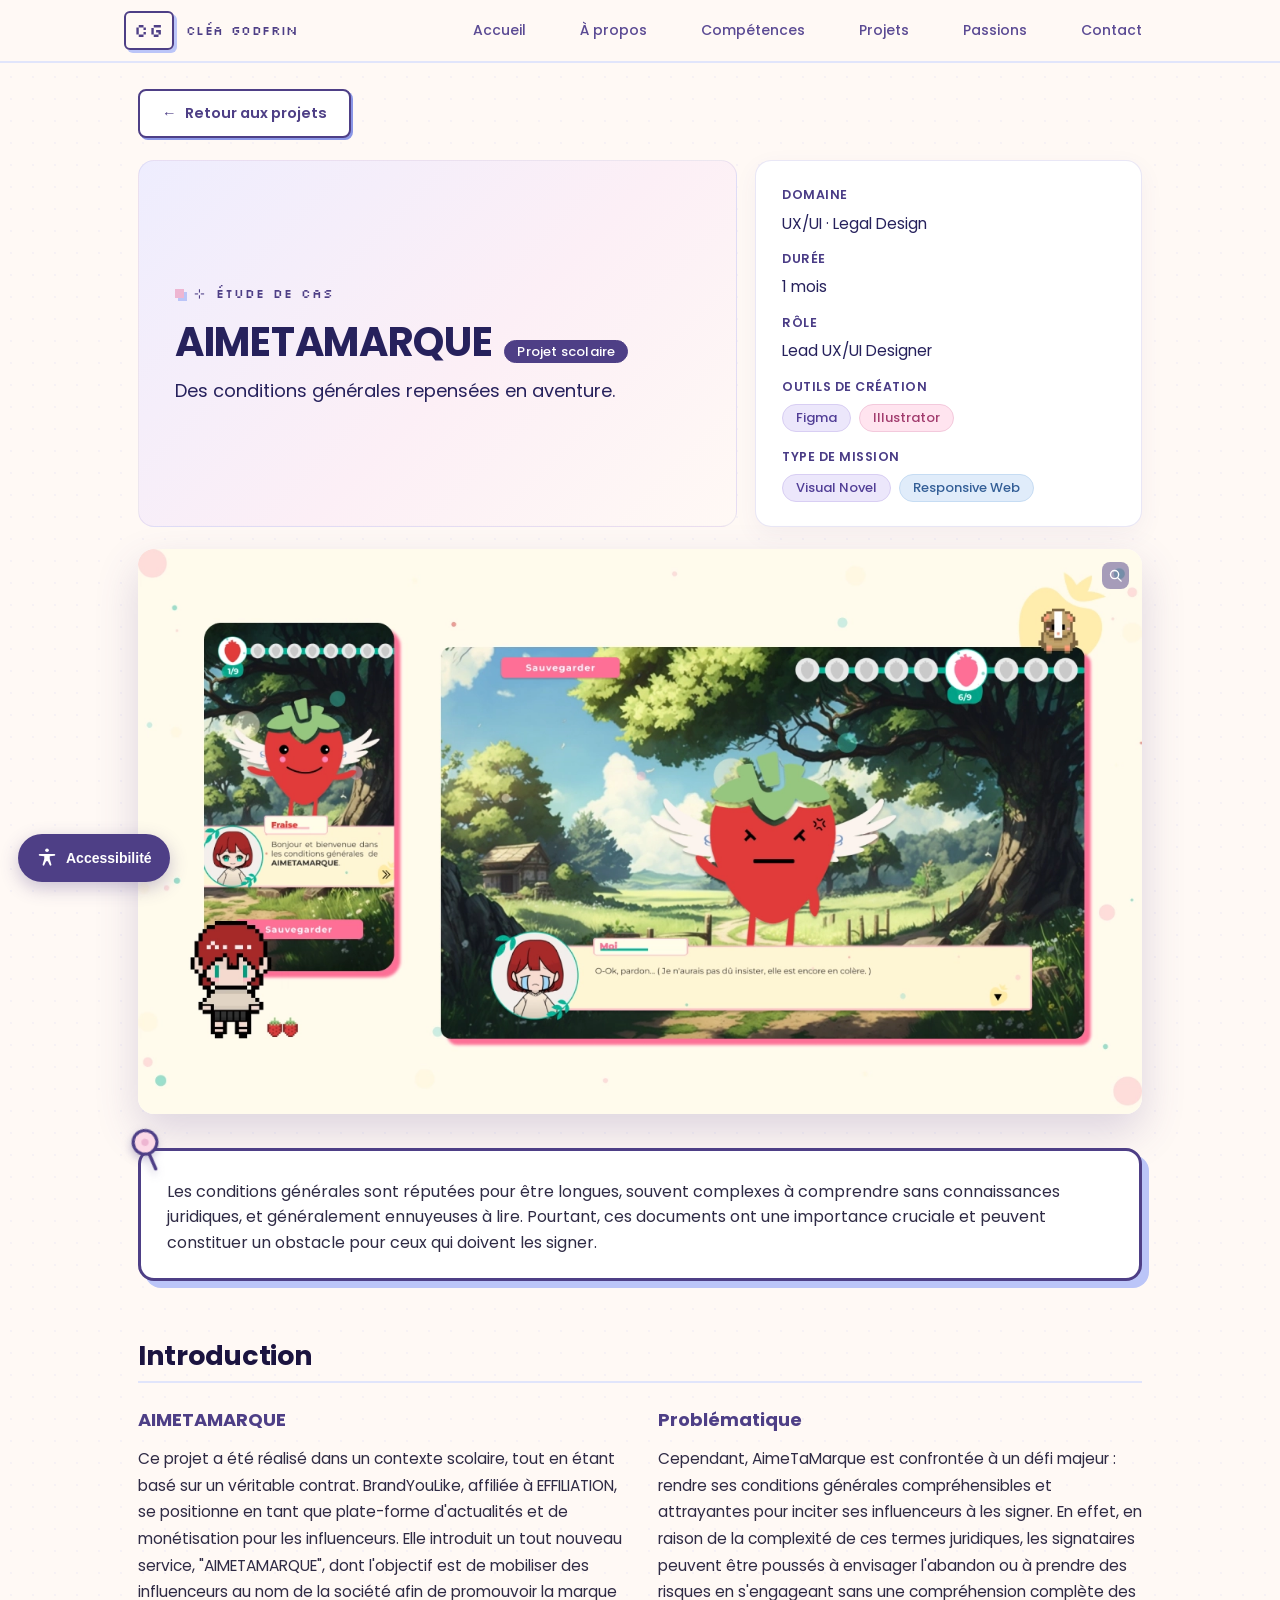
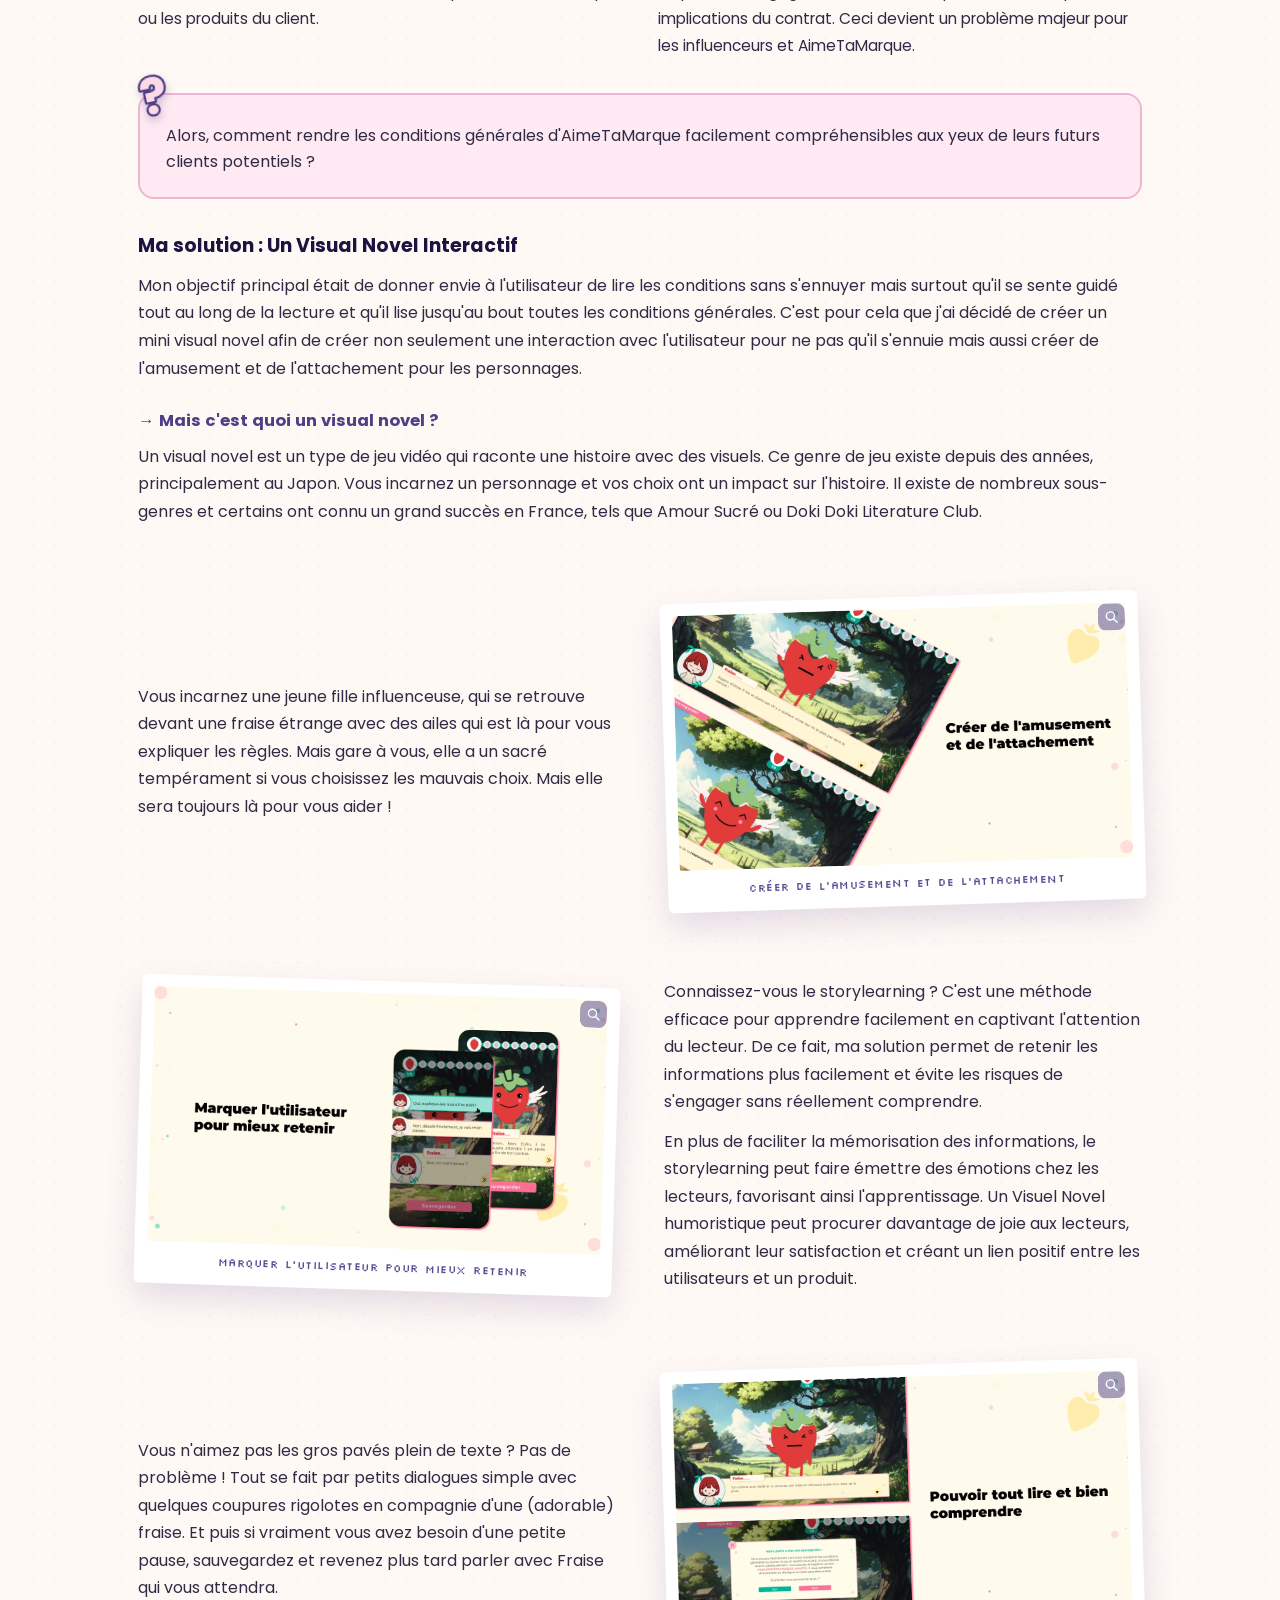
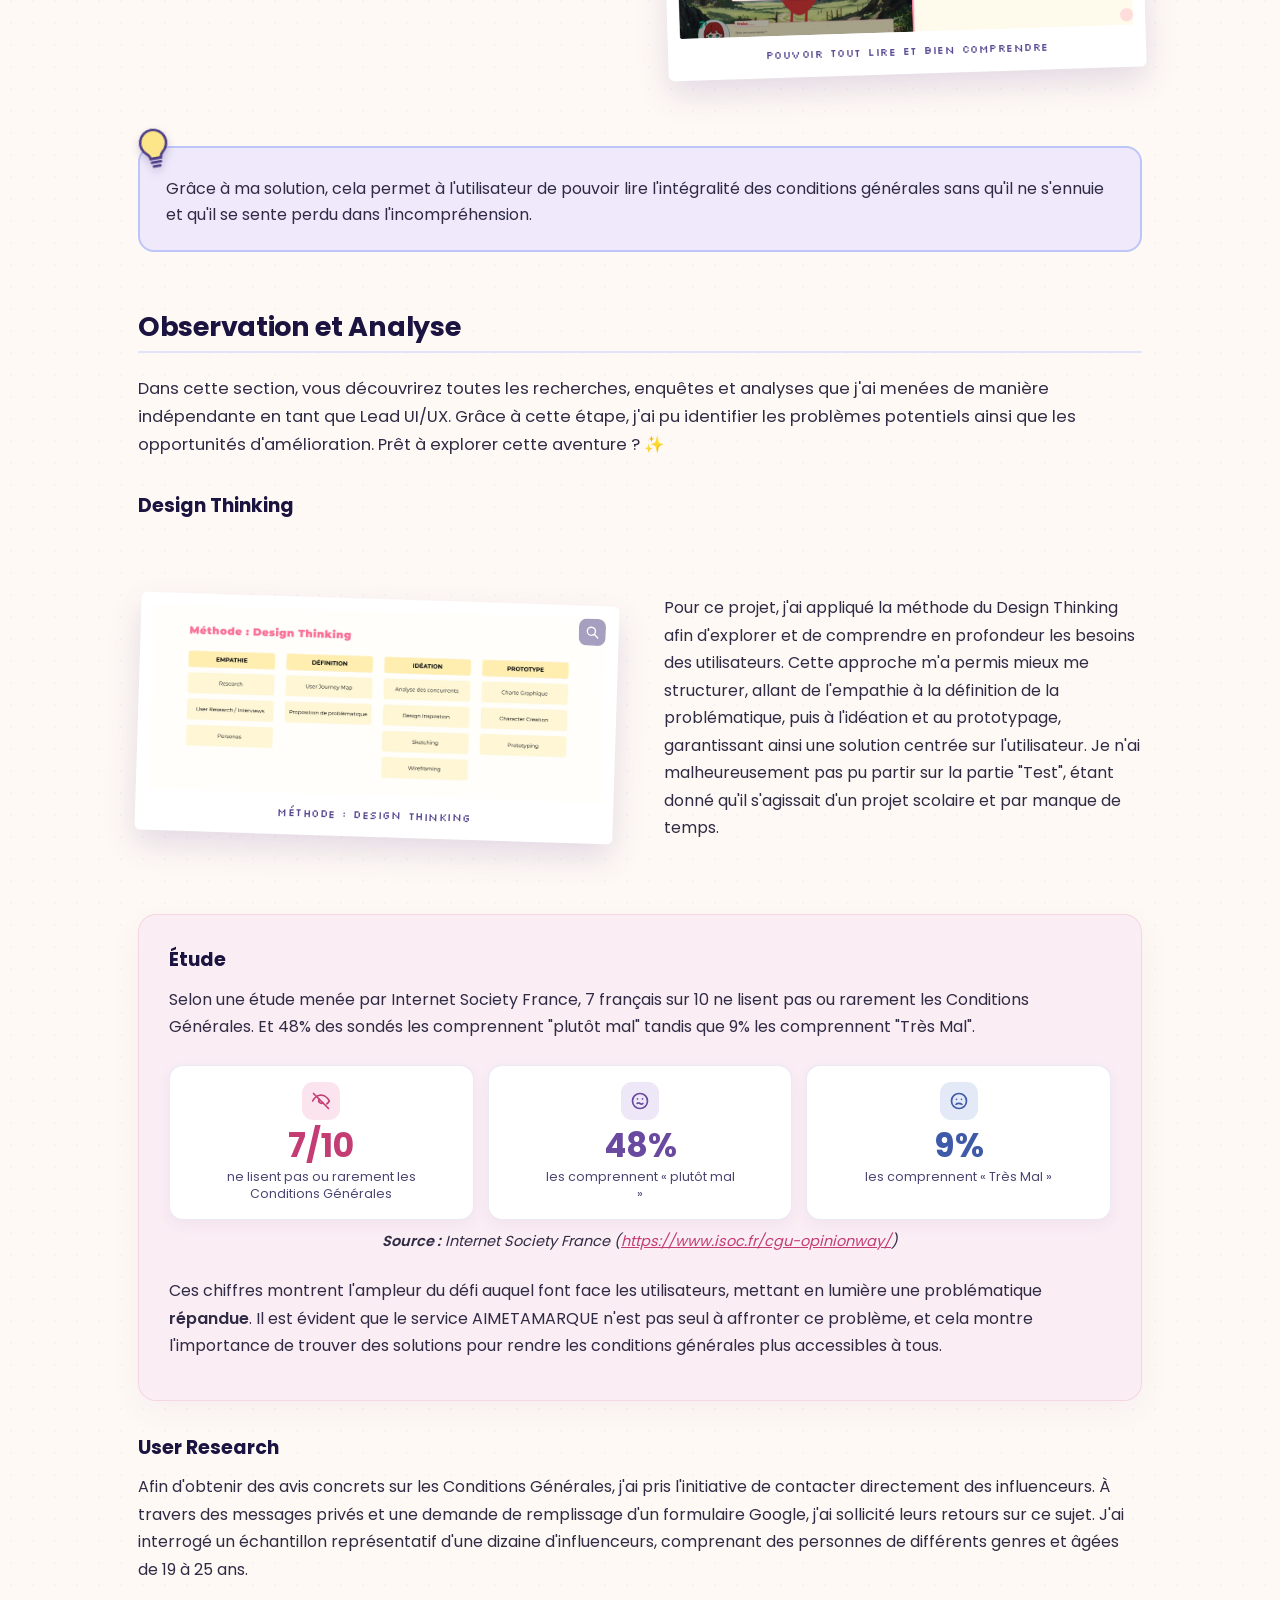
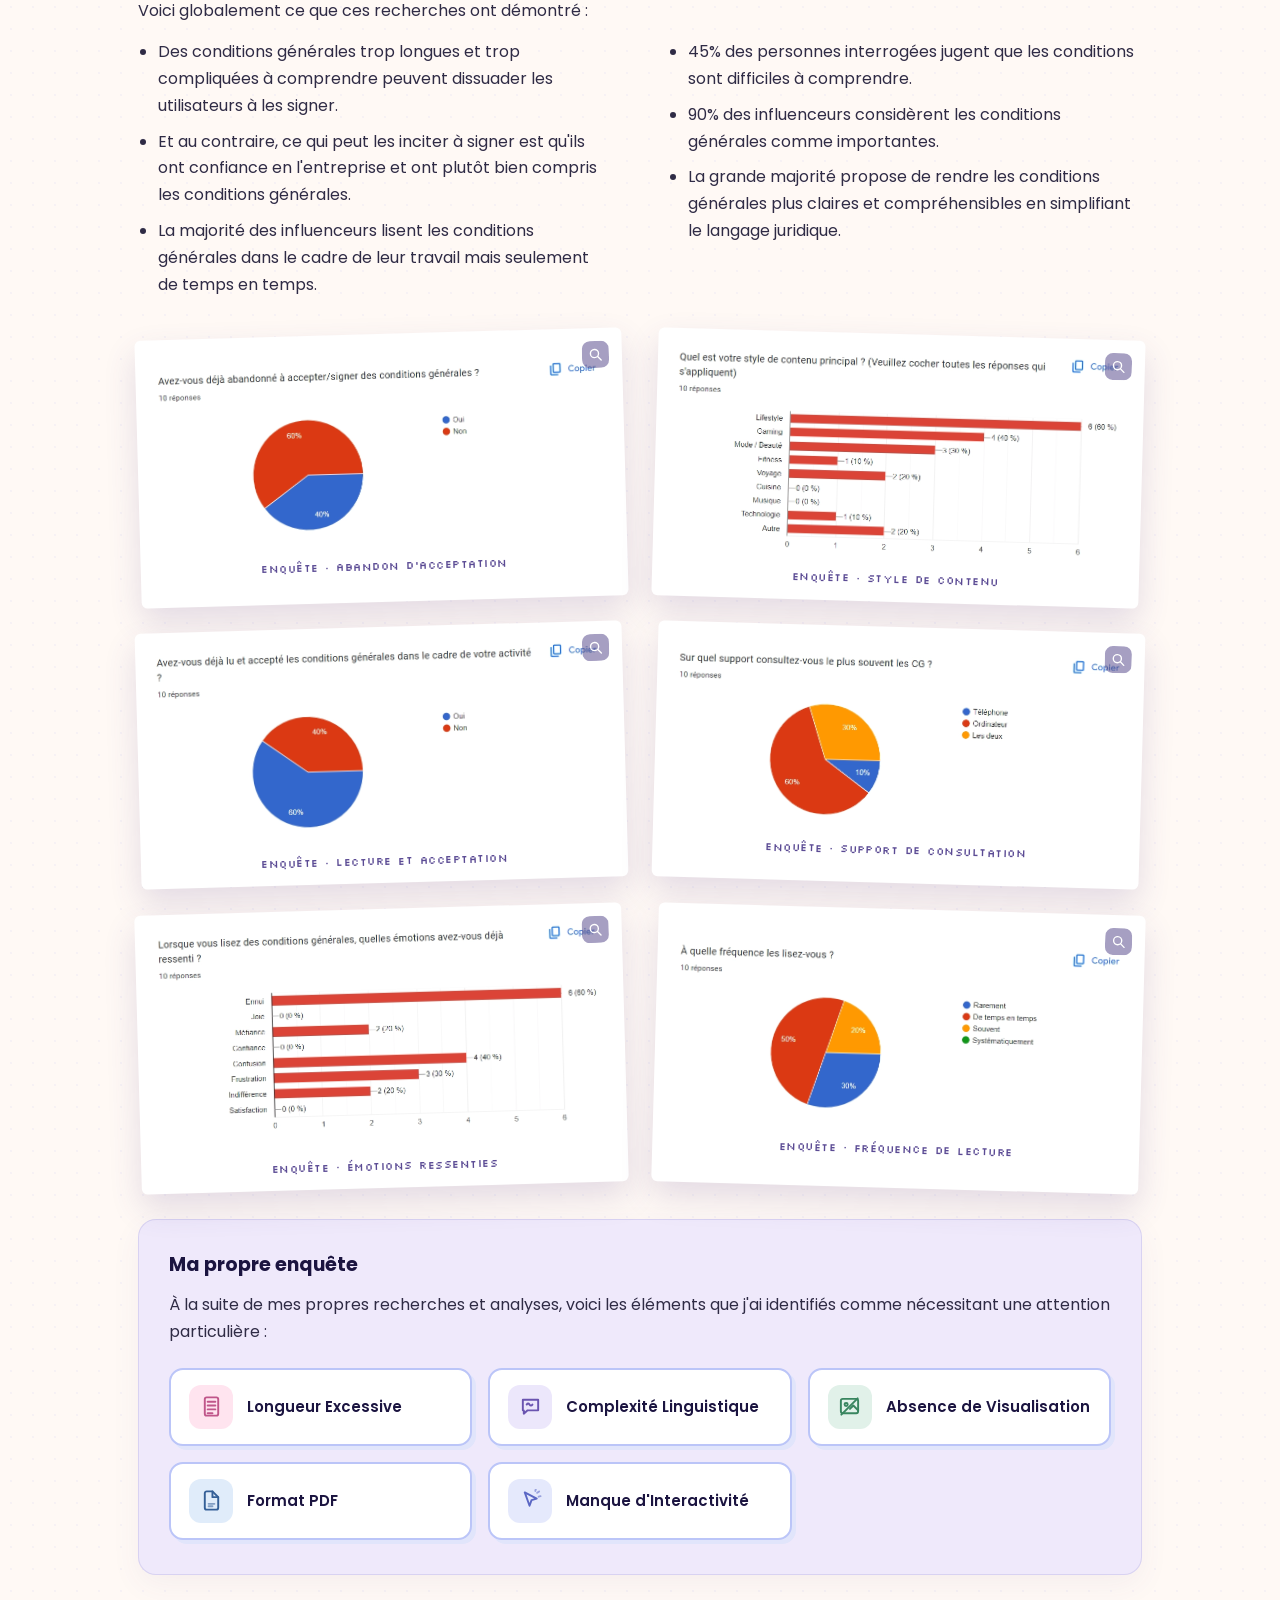
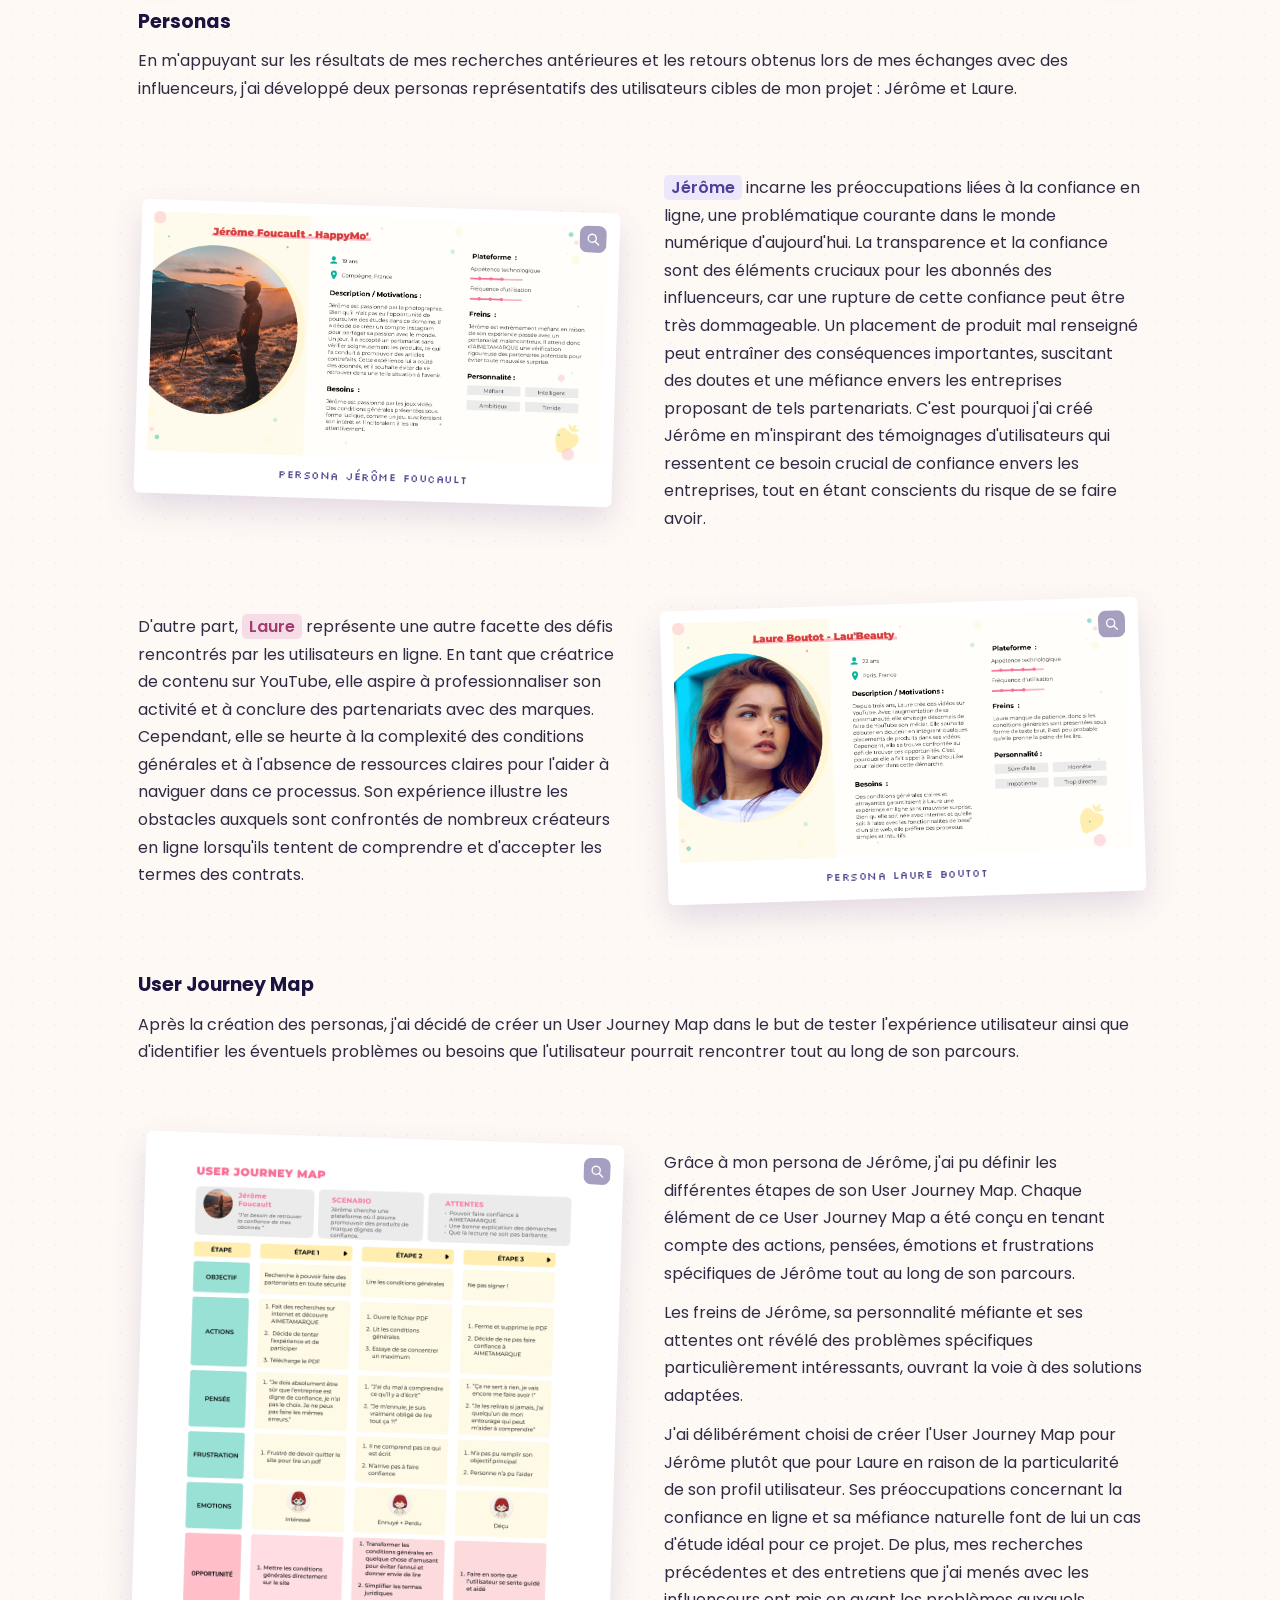
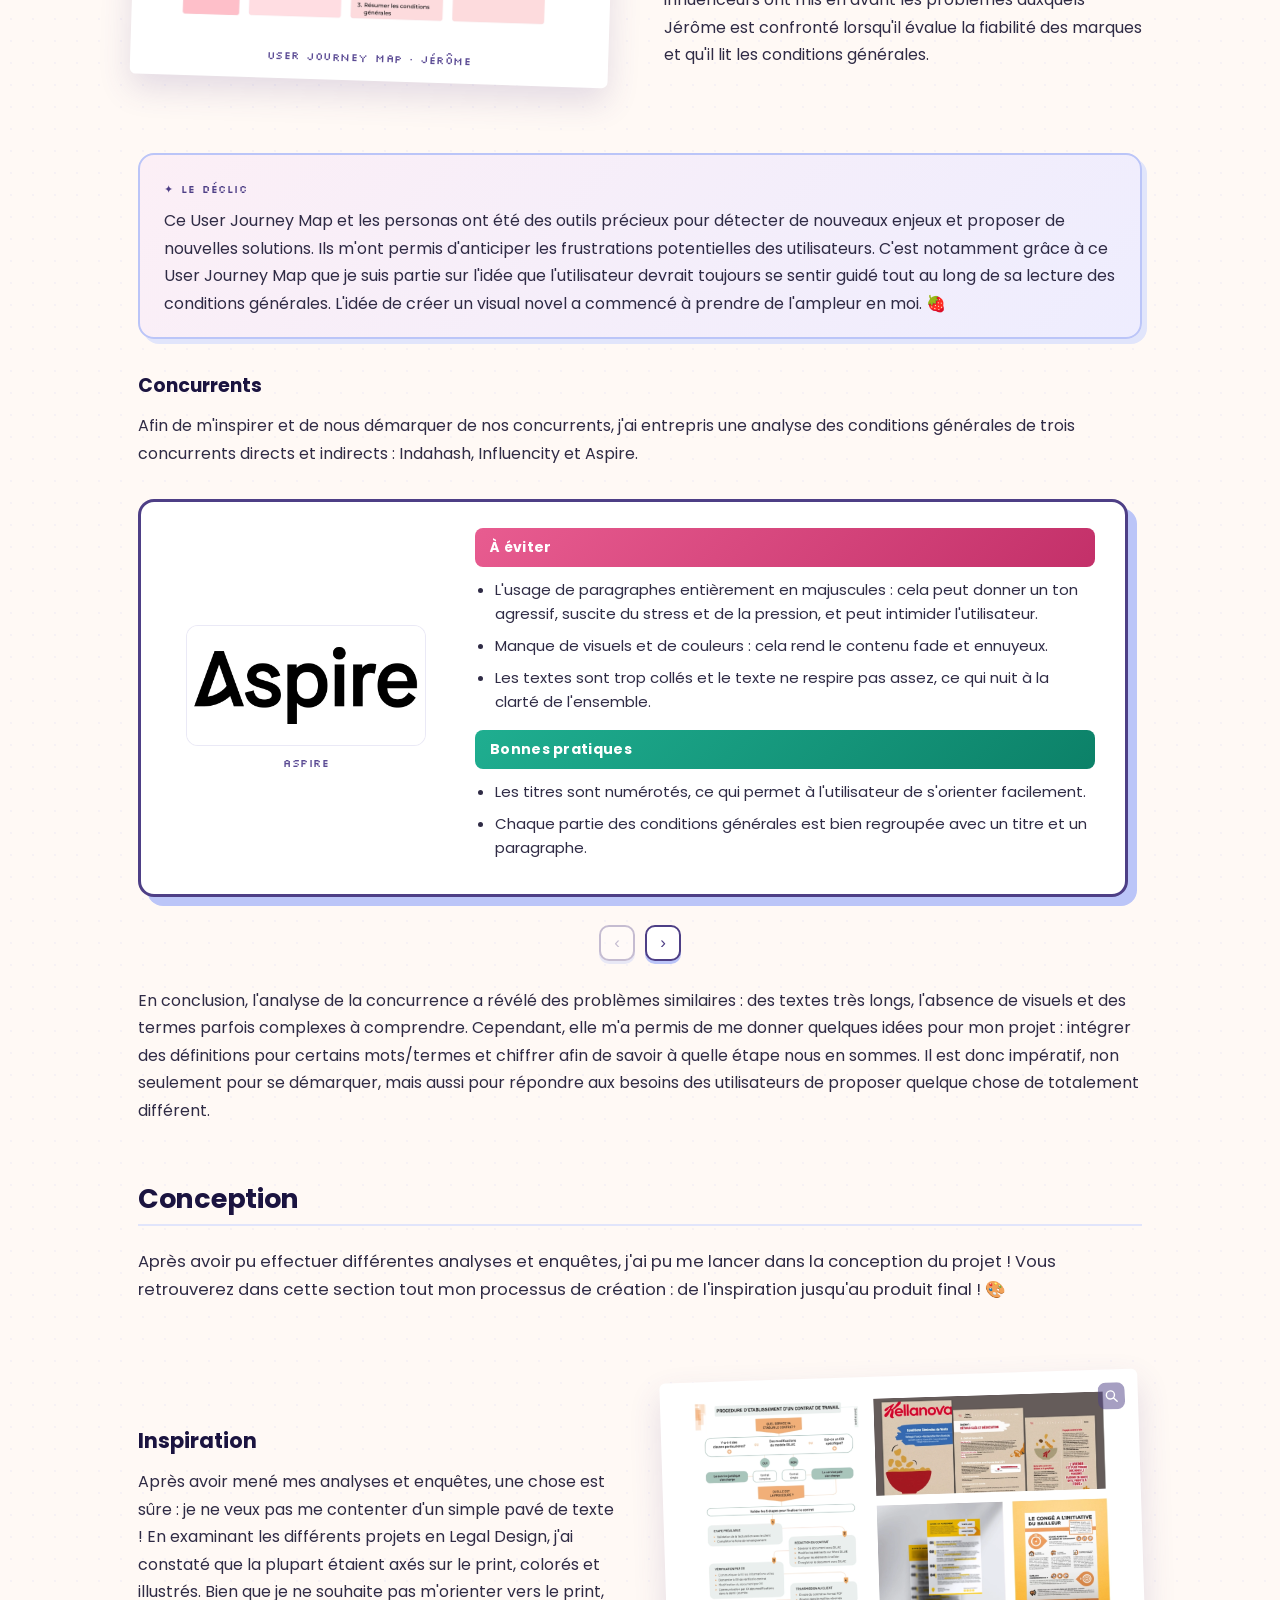
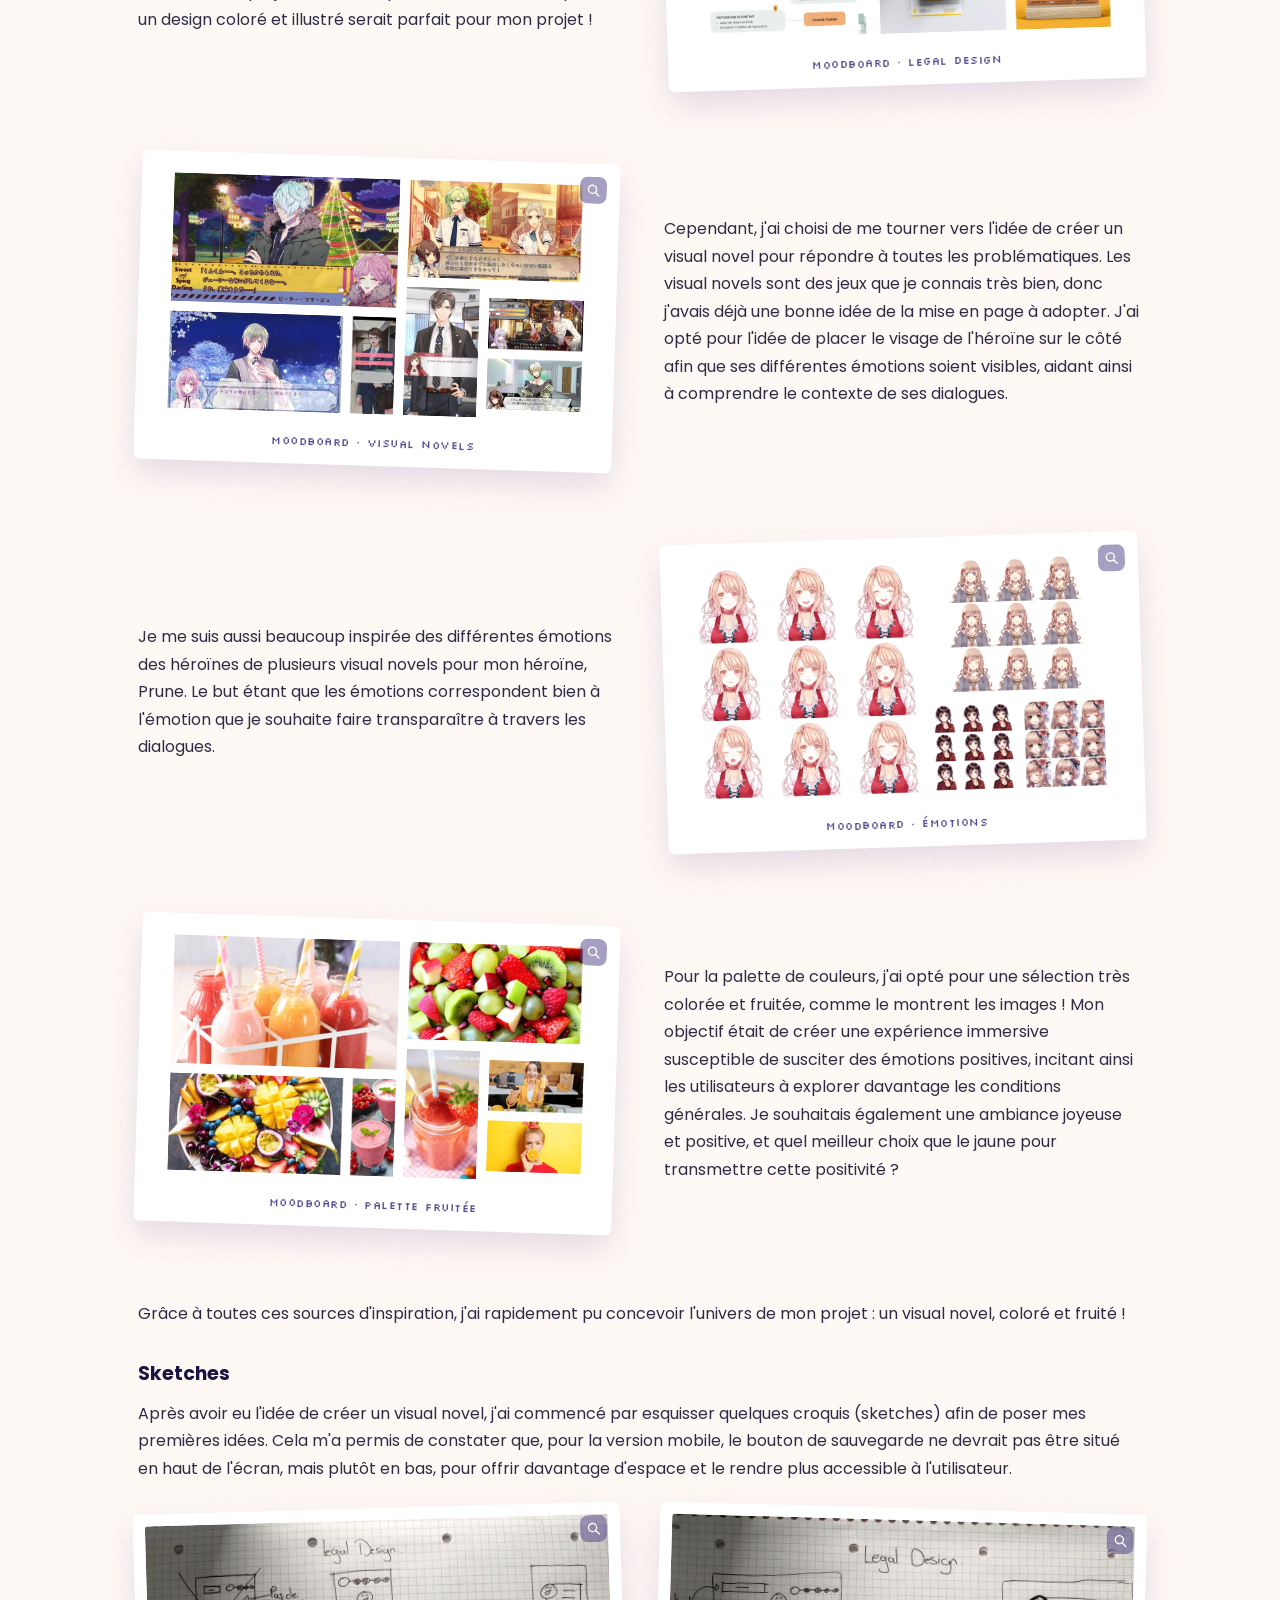
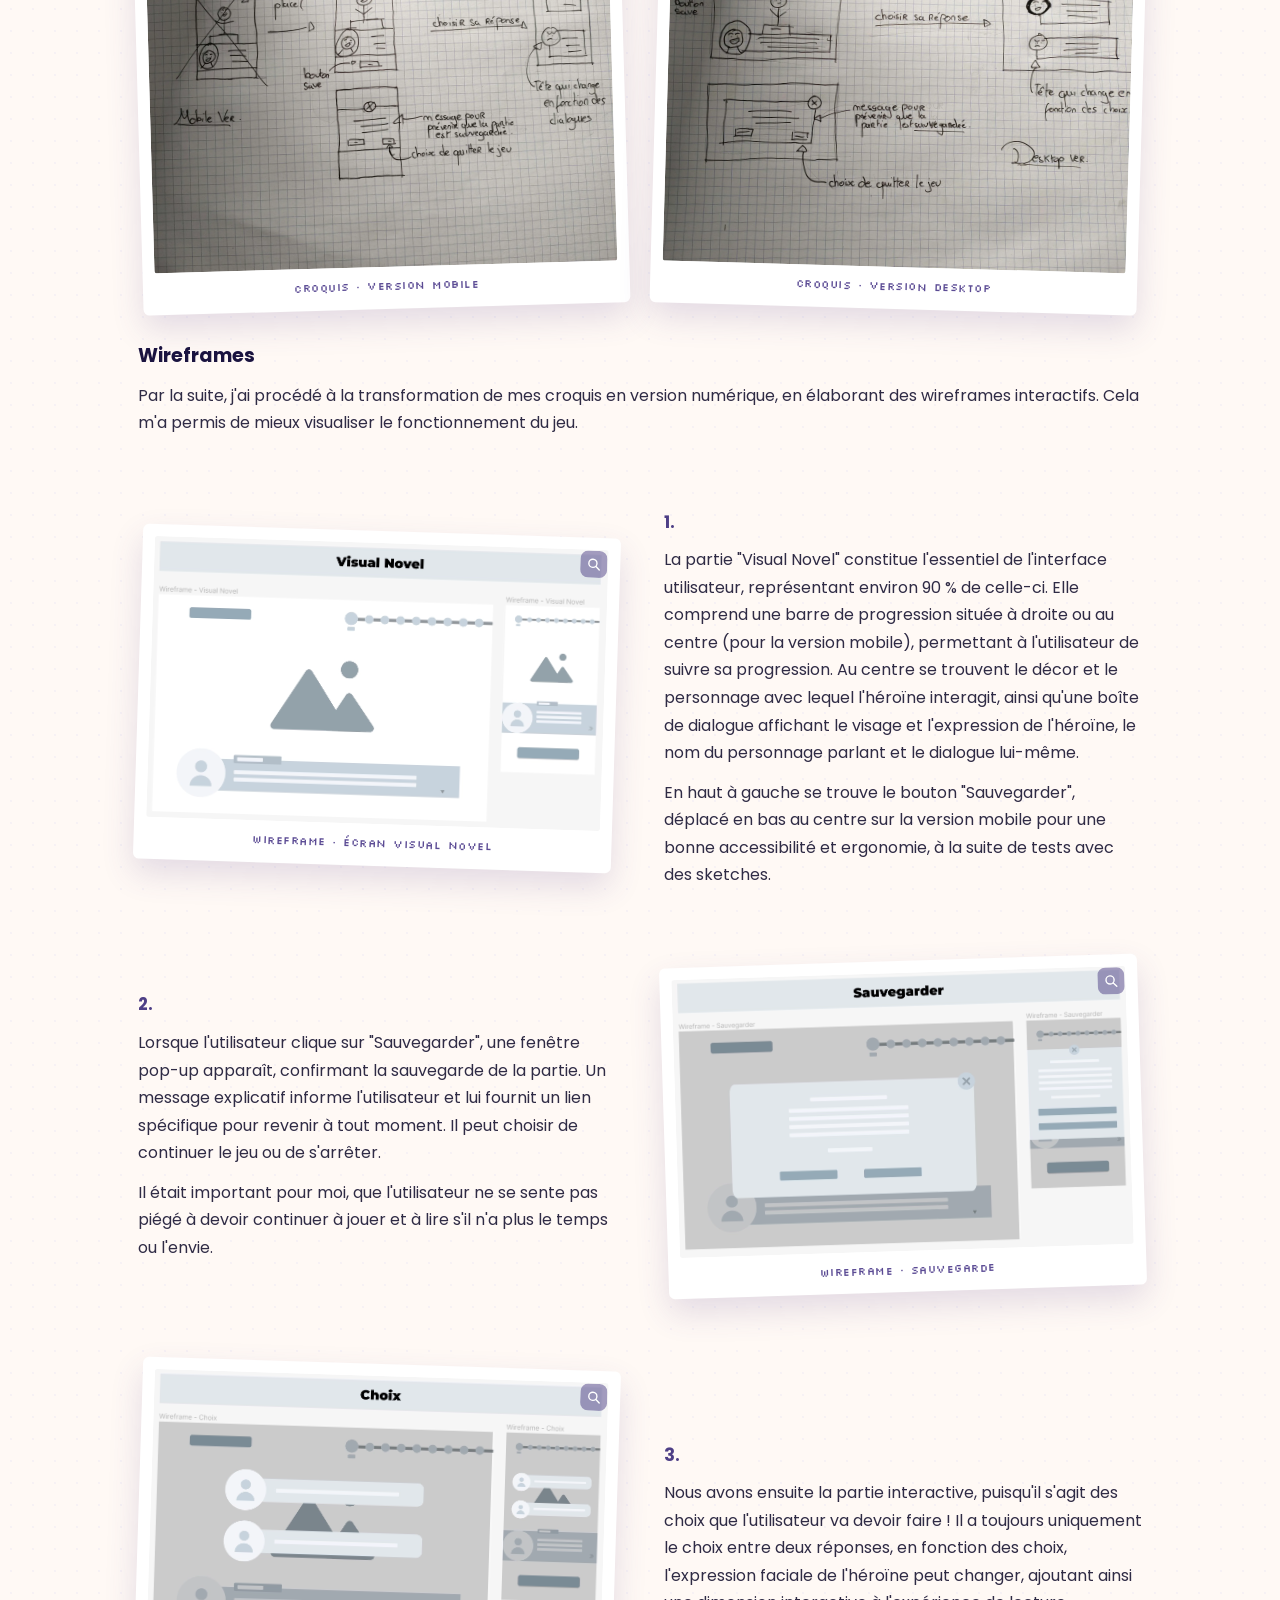
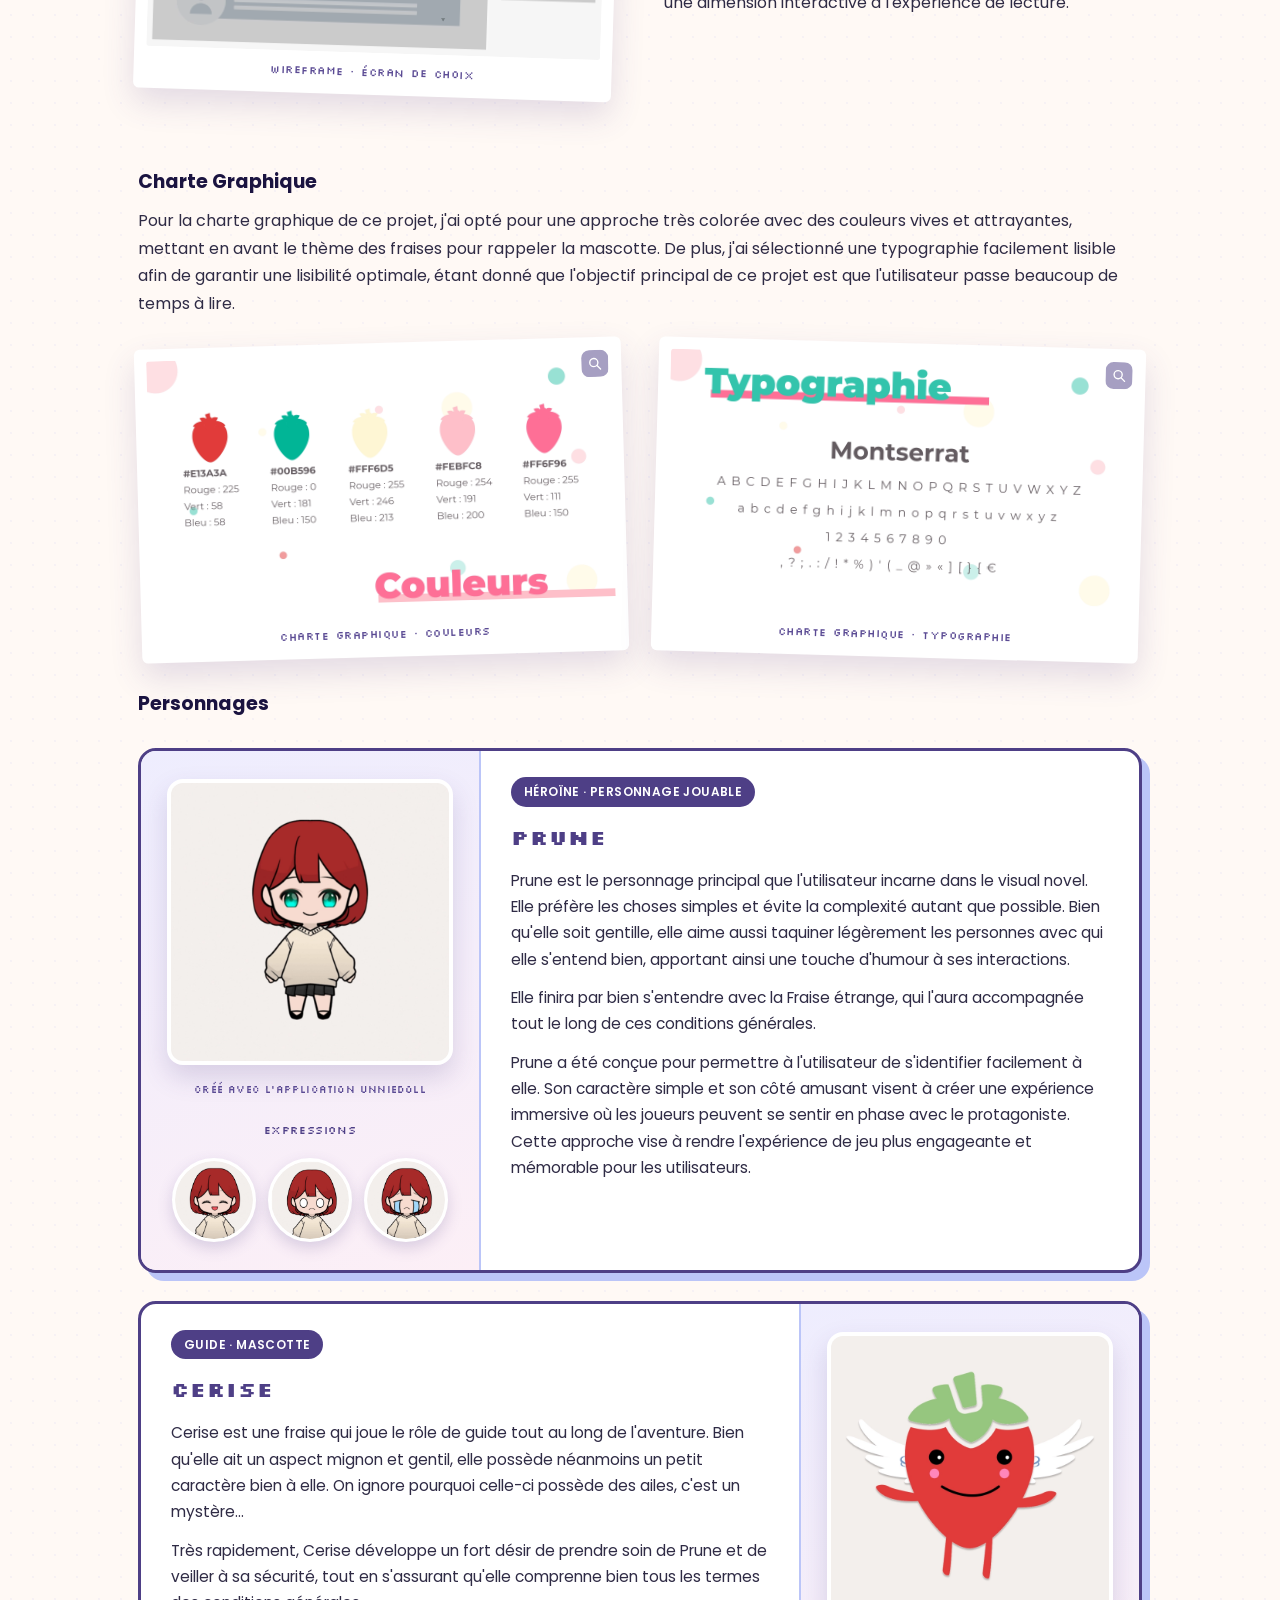
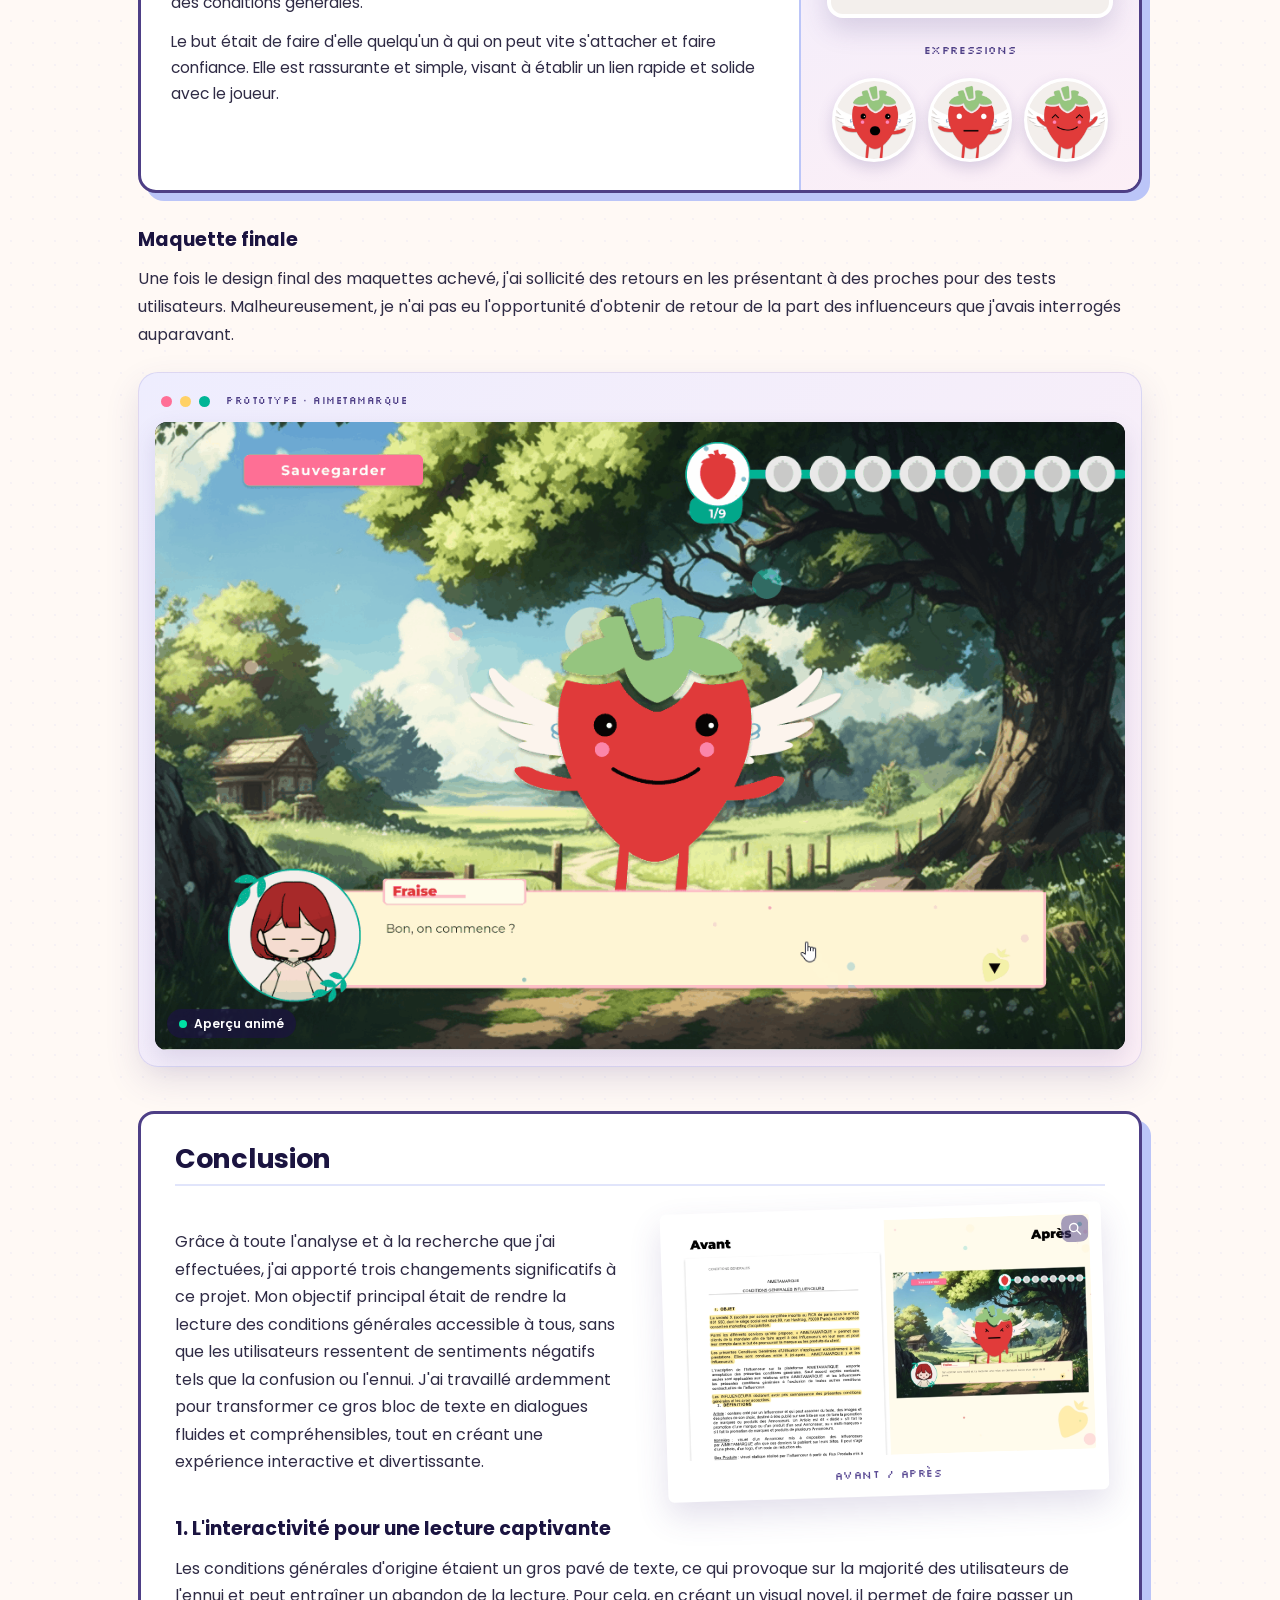
==== aimetamarque.html @ 7101c8ca "Initial commit : portfolio (accueil + 4 études de cas) Co-Authored-By: Claude Opus 4.8 (1M context) " ====
<!DOCTYPE html>
<html lang="fr">
<head>
<meta charset="UTF-8">
<meta name="viewport" content="width=device-width, initial-scale=1.0">
<title>AIMETAMARQUE · Étude de cas — Cléa Godfrin</title>
<meta name="description" content="Étude de cas AIMETAMARQUE : transformer les conditions générales en visual novel interactif pour rendre le juridique accessible (Legal Design).">
  <link rel="stylesheet" href="css/fonts.css">
  <link rel="stylesheet" href="css/styles.css">
<style>
  .cs-wrap{max-width:1060px;margin:0 auto;padding:26px 28px 20px;}
  .cs-backlink{display:inline-flex;align-items:center;gap:8px;box-shadow:2px 2px 0 var(--lav-deep);margin-bottom:22px;}
  .cs-backlink:hover{box-shadow:3px 3px 0 var(--lav-deep);}

  /* En-tête bannière */
  .cs-top{display:grid;grid-template-columns:1.55fr 1fr;gap:18px;align-items:stretch;margin-bottom:22px;}
  .cs-hero{position:relative;overflow:hidden;background:linear-gradient(135deg,#EEEDFE 0%,#FCEFF6 55%,#FFF9F5 100%);border:1px solid rgba(83,74,183,.10);border-radius:16px;padding:34px 36px;display:flex;flex-direction:column;justify-content:center;}
  .cs-klabel{font-family:'Silkscreen';font-size:13px;letter-spacing:1px;color:var(--violet);display:flex;align-items:center;gap:10px;margin-bottom:16px;}
  .cs-klabel .sq{width:9px;height:9px;background:var(--rose-Pmid);box-shadow:3px 3px 0 var(--lav);flex:none;}
  .cs-title{font-family:'Poppins';font-weight:700;font-size:clamp(28px,3.8vw,40px);line-height:1.12;letter-spacing:-.3px;color:#26215C;margin:0 0 13px;display:flex;align-items:baseline;flex-wrap:wrap;gap:12px;}
  .cs-badge{font-family:'Poppins';font-weight:500;font-size:13px;letter-spacing:.2px;color:#fff;background:var(--violet);border:1px solid var(--violet);border-radius:20px;padding:4px 12px;line-height:1;white-space:nowrap;}
  .cs-lead{font-family:'Poppins';font-weight:400;font-size:clamp(15.5px,1.8vw,18px);line-height:1.5;color:#26215C;max-width:none;}
  .cs-cover{display:block;width:100%;padding:0;border:none;border-radius:16px;overflow:hidden;background:#fff;box-shadow:0 18px 44px rgba(78,63,134,.2);cursor:zoom-in;transition:transform .2s ease,box-shadow .2s ease;font:inherit;position:relative;margin:0 0 22px;}
  .cs-cover:hover,.cs-cover:focus-visible{transform:scale(1.006);outline:none;}
  .cs-cover img{width:100%;display:block;}

  /* Grille métadonnées — bloc blanc, tags colorés */
  .cs-meta{display:grid;grid-template-columns:1fr 1fr;column-gap:44px;row-gap:22px;}
  .cs-m{display:flex;flex-direction:column;gap:7px;min-width:0;}
  .cs-ml{font-family:'Poppins';font-weight:600;font-size:12.5px;letter-spacing:.5px;text-transform:uppercase;color:#4A3C86;}
  .cs-mv{font-family:'Poppins';font-weight:400;font-size:15.5px;line-height:1.4;color:#26215C;}
  .cs-tags{display:flex;flex-wrap:wrap;gap:8px;}
  .cs-tag{display:inline-block;font-family:'Poppins';font-weight:500;font-size:13px;color:#534AB7;background:#EEEDFE;border:1px solid rgba(83,74,183,.16);border-radius:20px;padding:5px 13px;line-height:1.2;}
  .cs-tag.rose{background:#FFE4EF;color:#A23C6E;border-color:#F3C9DC;}
  .cs-tag.lav{background:#E5E9FC;color:#4A3C86;border-color:#CDD5F6;}
  .cs-tag.violet{background:#ECE7FB;color:#513E96;border-color:#D8CEF3;}
  .cs-tag.green{background:#E1F1E9;color:#2C6E50;border-color:#C4E4D3;}
  .cs-tag.blue{background:#E0ECFA;color:#345F97;border-color:#C6DCF3;}
  .cs-metacard{background:#fff;border:1px solid rgba(83,74,183,.13);border-radius:16px;padding:24px 26px;box-shadow:0 8px 24px rgba(78,63,134,.06);display:flex;flex-direction:column;gap:15px;}
  .cs-disabled{opacity:.5;cursor:not-allowed;box-shadow:2px 2px 0 var(--lav-soft);}

  /* Sommaire : rail latéral collant à droite */
  html{scroll-behavior:smooth;}
  .cs-layout{display:block;}
  .cs-main{min-width:0;}
  .cs-rail{position:fixed;top:104px;right:24px;width:178px;z-index:40;}
  .cs-rail-h{font-family:'Silkscreen';font-size:10px;letter-spacing:.5px;color:var(--violet-mid);text-transform:uppercase;margin:0 0 14px;line-height:1.5;}
  .cs-rail a[href^="#"]{display:block;font-family:'Poppins';font-size:14px;color:#9089B8;text-decoration:none;padding:7px 0 7px 14px;border-left:2px solid #E4E1F5;line-height:1.35;transition:color .15s ease,border-color .15s ease;}
  .cs-rail a[href^="#"]:hover{color:var(--violet);}
  .cs-rail a[href^="#"].active{color:#1B1440;font-weight:600;border-left-color:var(--violet);}
  .cs-rail-back{display:inline-flex;align-items:center;gap:6px;font-family:'Poppins';font-size:13px;font-weight:600;color:var(--violet);text-decoration:none;margin-bottom:18px;}
  .cs-rail-back:hover{color:var(--violet-mid);text-decoration:underline;}

  /* Corps de texte */
  .cs-h3{font-family:'Poppins';font-weight:700;font-size:19px;color:#1B1440;margin:32px 0 10px;}
  .cs-h4{font-family:'Poppins';font-weight:700;font-size:16.5px;color:var(--violet);margin:26px 0 8px;}
  .cs-p{font-size:16px;line-height:1.72;color:var(--ink);margin:0 0 14px;max-width:none;}
  .cs-list{margin:6px 0 16px;padding-left:22px;max-width:none;}
  .cs-list li{font-size:16px;line-height:1.7;color:var(--ink);margin-bottom:9px;}

  /* Image ↔ texte (façon Flying Secoya / Notion) */
  .cs-step{display:grid;grid-template-columns:1fr 1fr;gap:48px;align-items:center;margin:72px 0;}
  .cs-step.flip .cs-step-txt{order:2;}
  .cs-step-txt{min-width:0;}
  .cs-step-txt h3{font-family:'Poppins';font-weight:700;font-size:21px;color:#1B1440;margin:0 0 14px;line-height:1.25;}
  .cs-step-txt h4{font-family:'Poppins';font-weight:700;font-size:17px;color:var(--violet);margin:0 0 10px;}
  .cs-step-txt p{font-size:16px;line-height:1.72;color:var(--ink);margin:0 0 12px;}
  .cs-step-txt p:last-child{margin-bottom:0;}
  .cs-step-media{min-width:0;}

  /* Images polaroïd cliquables */
  .cs-fig{position:relative;display:block;width:100%;padding:12px 12px 14px;border:none;border-radius:6px;background:#fff;box-shadow:0 14px 32px rgba(78,63,134,.16);cursor:zoom-in;transform:rotate(-1.8deg);transition:transform .3s ease,box-shadow .3s ease;font:inherit;}
  .cs-step.flip .cs-fig{transform:rotate(1.8deg);}
  .cs-fig:hover,.cs-fig:focus-visible{transform:rotate(0deg) scale(1.02);box-shadow:0 22px 42px rgba(78,63,134,.22);outline:none;}
  .cs-fig img{width:100%;border-radius:3px;display:block;}
  .cs-cap{display:block;font-family:'Silkscreen';font-size:11px;letter-spacing:.5px;color:var(--violet-mid);text-align:center;margin-top:11px;line-height:1.5;}
  .cs-fig::after,.cs-img::after,.cs-cover::after{content:'';position:absolute;top:13px;right:13px;width:27px;height:27px;border-radius:8px;background:rgba(78,63,134,.5) url("data:image/svg+xml,%3Csvg xmlns='http://www.w3.org/2000/svg' viewBox='0 0 24 24' fill='none' stroke='white' stroke-width='2.2' stroke-linecap='round'%3E%3Ccircle cx='10.5' cy='10.5' r='6.5'/%3E%3Cline x1='15.5' y1='15.5' x2='21' y2='21'/%3E%3C/svg%3E") center/15px no-repeat;opacity:1;transition:transform .18s ease,background-color .18s ease;pointer-events:none;}
  .cs-fig:hover::after,.cs-fig:focus-visible::after,.cs-img:hover::after,.cs-img:focus-visible::after,.cs-cover:hover::after,.cs-cover:focus-visible::after{transform:scale(1.12);background-color:var(--violet);}

  /* Grande image pleine largeur (diagramme / tableau) */
  .cs-img{position:relative;display:block;width:100%;padding:12px 12px 14px;border:none;border-radius:6px;background:#fff;box-shadow:0 14px 32px rgba(78,63,134,.16);cursor:zoom-in;transform:rotate(-1.8deg);transition:transform .3s ease,box-shadow .3s ease;font:inherit;margin:20px 0 6px;}
  .cs-img:hover,.cs-img:focus-visible{transform:rotate(0deg) scale(1.02);box-shadow:0 22px 42px rgba(78,63,134,.22);outline:none;}
  .cs-img img{width:100%;display:block;border-radius:3px;}
  .cs-imgcap{display:block;font-family:'Silkscreen';font-size:11px;letter-spacing:.5px;color:var(--violet-mid);text-align:center;margin:10px 0 24px;}

  /* Galerie d'images (grille de polaroïds) */
  .cs-gallery{display:grid;grid-template-columns:1fr 1fr;gap:26px 30px;margin:26px 0 30px;}
  .cs-gallery .cs-fig{transform:rotate(-1.6deg);}
  .cs-gallery .cs-fig:nth-child(even){transform:rotate(1.6deg);}
  .cs-gallery .cs-fig:hover,.cs-gallery .cs-fig:focus-visible{transform:rotate(0deg) scale(1.02);}

  /* Design Thinking (composant natif, dans la DA) */
  .cs-dt{display:flex;flex-direction:column;gap:13px;}
  .cs-dt-phase{background:#fff;border:2px solid var(--lav);border-radius:14px;padding:13px 15px 14px;box-shadow:4px 4px 0 var(--lav-soft);}
  .cs-dt-phase h5{font-family:'Silkscreen';font-size:11px;letter-spacing:.4px;margin:0 0 10px;display:flex;align-items:center;gap:9px;color:#1B1440;}
  .cs-dt-phase h5 .n{width:22px;height:22px;border-radius:7px;display:inline-flex;align-items:center;justify-content:center;font-size:11px;color:#fff;flex:none;}
  .cs-dt-p1 h5 .n{background:#C0568A;}
  .cs-dt-p2 h5 .n{background:#5B67C4;}
  .cs-dt-p3 h5 .n{background:#6A54B0;}
  .cs-dt-p4 h5 .n{background:#38855F;}
  .cs-dt-chips{display:flex;flex-wrap:wrap;gap:7px;}
  .cs-dt-chips span{font-family:'Poppins';font-size:12.5px;color:#4A3C86;background:#EEEDFE;border:1px solid rgba(83,74,183,.16);border-radius:16px;padding:4px 11px;line-height:1.3;}

  /* Ma propre enquête (cartes de points d'attention) */
  .cs-issues{display:grid;grid-template-columns:repeat(auto-fit,minmax(230px,1fr));gap:16px;margin:22px 0 8px;}
  .cs-issue{display:flex;align-items:center;gap:14px;background:#fff;border:2px solid var(--lav);border-radius:14px;padding:15px 18px;box-shadow:4px 4px 0 var(--lav-soft);}
  .cs-issue .ico{width:44px;height:44px;border-radius:12px;flex:none;display:flex;align-items:center;justify-content:center;}
  .cs-issue .ico svg{width:23px;height:23px;}
  .cs-issue b{font-family:'Poppins';font-weight:600;font-size:15px;color:#1B1440;line-height:1.3;}
  .cs-issue.i1 .ico{background:#FFE4EF;color:#C0568A;}
  .cs-issue.i2 .ico{background:#ECE7FB;color:#6A54B0;}
  .cs-issue.i3 .ico{background:#E1F1E9;color:#38855F;}
  .cs-issue.i4 .ico{background:#E0ECFA;color:#345F97;}
  .cs-issue.i5 .ico{background:#E5E9FC;color:#5B67C4;}

  /* Étude — panneau statistiques */
  .cs-study{background:linear-gradient(135deg,#EEEDFE 0%,#FCEFF6 55%,#FFF9F5 100%);border:2px solid var(--lav);border-radius:16px;padding:24px 26px 22px;margin:16px 0 12px;box-shadow:6px 6px 0 var(--lav-soft);}
  .cs-studylead{font-size:15.5px;line-height:1.7;color:var(--ink);margin:0 0 18px;}
  .cs-stats{display:flex;flex-wrap:wrap;gap:14px;margin:24px 0 16px;}
  .cs-stat{flex:1 1 0;min-width:140px;display:flex;flex-direction:column;align-items:center;text-align:center;padding:16px 14px;background:#fff;border:1.5px solid rgba(83,74,183,.12);border-radius:14px;box-shadow:0 5px 14px rgba(78,63,134,.06);}
  .cs-stat .ic{width:38px;height:38px;border-radius:11px;flex:none;display:flex;align-items:center;justify-content:center;margin-bottom:9px;}
  .cs-stat .ic svg{width:20px;height:20px;}
  .cs-ring{position:relative;width:120px;height:120px;border-radius:50%;background:conic-gradient(var(--c) calc(var(--p)*1%),#E4DFF4 0);display:flex;align-items:center;justify-content:center;margin:0 auto 14px;box-shadow:0 8px 18px rgba(78,63,134,.10);}
  .cs-ring::after{content:'';position:absolute;inset:12px;background:#fff;border-radius:50%;}
  .cs-ring b{position:relative;z-index:1;font-family:'Poppins';font-weight:800;font-size:25px;color:var(--c);line-height:1;}
  .cs-stat b{font-family:'Poppins';font-weight:800;font-size:clamp(23px,3.4vw,33px);line-height:1;margin-bottom:6px;}
  .cs-stat:nth-child(1) b{color:#C43C74;} .cs-stat:nth-child(1) .ic{background:#FCE4EE;color:#C43C74;}
  .cs-stat:nth-child(2) b{color:#6A4AA0;} .cs-stat:nth-child(2) .ic{background:#EDE7F8;color:#6A4AA0;}
  .cs-stat:nth-child(3) b{color:#3E5AA8;} .cs-stat:nth-child(3) .ic{background:#E3E9F7;color:#3E5AA8;}
  .cs-panel{background:#FBEDF4;border:1.5px solid rgba(196,60,116,.12);border-radius:18px;padding:6px 30px 26px;margin:22px 0;box-shadow:0 10px 30px rgba(78,63,134,.06);}
  .cs-panel.arcade{background:#fff;border:3px solid var(--violet);box-shadow:9px 9px 0 var(--lav);}
  .cs-panel.arcade .cs-issue{background:#F6F4FC;}
  .cs-panel.violet{background:#EFE9FB;border:1.5px solid rgba(83,74,183,.14);}
  .cs-panel .cs-h3{margin-top:24px;}
  @media(max-width:820px){.cs-panel{padding:6px 18px 20px;}}
  .cs-declic{background:linear-gradient(135deg,#FCEFF6 0%,#EEEDFE 100%);border:2px solid var(--lav);border-radius:16px;padding:20px 24px;margin:28px 0 6px;box-shadow:5px 5px 0 var(--lav-soft);}
  .cs-declic .lbl{display:inline-flex;align-items:center;gap:7px;font-family:'Silkscreen';font-size:11px;letter-spacing:.5px;color:var(--violet);margin-bottom:9px;}
  .cs-declic p{font-size:16px;line-height:1.72;color:var(--ink);margin:0;}
  .cs-stat .lbl{font-family:'Poppins';font-size:12.5px;line-height:1.4;color:#4A4370;max-width:190px;}
  .cs-studysrc{font-size:14px;font-style:italic;color:#6B6390;margin:0;}
  .cs-studysrc a{color:var(--violet);}

  /* Sprites d'émotions (petites pastilles rondes) */
  .cs-sprites{display:flex;gap:14px;flex-wrap:wrap;margin:16px 0 4px;}
  .cs-sprites img{width:66px;height:66px;border-radius:50%;object-fit:cover;background:#fff;box-shadow:0 5px 14px rgba(78,63,134,.15);}

  /* Bonnes pratiques / À éviter (analyse concurrents) */
  .cs-praxis{margin:0 0 10px;}
  .cs-praxis h5{display:block;font-family:'Poppins';font-weight:700;font-size:14px;letter-spacing:.3px;color:#fff;border-radius:8px;padding:8px 15px;margin:16px 0 11px;}
  .cs-praxis.avoid h5{background:linear-gradient(135deg,#E85C90 0%,#C33069 100%);}
  .cs-praxis.good h5{background:linear-gradient(135deg,#1FAE90 0%,#0C8168 100%);}
  .cs-praxis ul{margin:0;padding-left:20px;}
  .cs-praxis li{font-size:15px;line-height:1.6;color:var(--ink);margin-bottom:8px;}
  .cs-praxbox{background:#fff;border:2px solid var(--lav);border-radius:16px;padding:20px 24px 18px;box-shadow:5px 5px 0 var(--lav-soft);}
  .cs-praxbox > .cs-praxis:first-child h5{margin-top:0;}
  .cs-praxbox > .cs-praxis:last-child{margin-bottom:0;}
  .cs-compo{display:grid;grid-template-columns:270px 1fr;gap:34px;align-items:center;background:#fff;border:3px solid var(--violet);border-radius:16px;padding:26px 30px;box-shadow:9px 9px 0 var(--lav);margin:24px 0;}
  .cs-compo.rev{grid-template-columns:1fr 270px;}
  .cs-compo-logo{text-align:center;min-width:0;}
  .cs-compo-logo img{max-width:240px;width:100%;border-radius:12px;border:1px solid rgba(83,74,183,.12);background:#fff;display:block;margin:0 auto;}
  .cs-compo-logo .cs-cap{margin-top:9px;}
  .cs-compo-body{min-width:0;}
  .cs-compo-body .cs-praxis:first-child h5{margin-top:0;}
  .cs-compo-body .cs-praxis:last-child{margin-bottom:0;}
  @media(max-width:700px){.cs-compo,.cs-compo.rev{grid-template-columns:1fr;gap:18px;}}
  .cs-block2{display:grid;grid-template-columns:1fr 1fr;gap:30px;align-items:center;background:#fff;border:2px solid var(--lav);border-radius:16px;padding:24px 28px;box-shadow:5px 5px 0 var(--lav-soft);margin:24px 0;}
  .cs-block2.rev .cs-block2-txt{order:2;}
  .cs-block2-txt{min-width:0;}
  .cs-block2-txt p{font-size:16px;line-height:1.72;color:var(--ink);margin:0;}
  .cs-block2-media{min-width:0;}
  .cs-block2-media .cs-fig{transform:none;box-shadow:0 8px 20px rgba(78,63,134,.12);}
  .cs-block2-media .cs-fig:hover,.cs-block2-media .cs-fig:focus-visible{transform:scale(1.015);}
  @media(max-width:700px){.cs-block2,.cs-block2.rev{grid-template-columns:1fr;gap:18px;}.cs-block2.rev .cs-block2-txt{order:0;}}
  .cs-cptslider{display:flex;gap:20px;overflow-x:auto;overflow-y:hidden;-webkit-overflow-scrolling:touch;overscroll-behavior-x:contain;touch-action:pan-x;scroll-snap-type:x mandatory;scroll-snap-stop:always;scroll-behavior:smooth;padding:8px 14px 22px 0;margin:24px 0 6px;scrollbar-width:none;}
  .cs-cptslider::-webkit-scrollbar{display:none;}
  .cs-cptslider > .cs-compo{flex:0 0 100%;scroll-snap-align:start;margin:0;box-sizing:border-box;}
  .cs-slidernav{display:flex;gap:10px;justify-content:center;margin:6px 0 26px;}
  .cs-slidernav button{width:36px;height:36px;border-radius:10px;border:2px solid var(--violet);background:#fff;color:var(--violet);cursor:pointer;font-size:17px;line-height:1;display:flex;align-items:center;justify-content:center;box-shadow:0 3px 0 var(--lav);transition:transform .1s ease,box-shadow .1s ease;}
  .cs-slidernav button:hover{transform:translateY(-1px);box-shadow:0 4px 0 var(--lav);}
  .cs-slidernav button:disabled{opacity:.32;cursor:not-allowed;transform:none;box-shadow:0 3px 0 var(--lav);}
  /* Fiche personnage */
  .cs-perso{display:grid;grid-template-columns:340px 1fr;background:#fff;border:3px solid var(--violet);border-radius:18px;overflow:hidden;box-shadow:8px 8px 0 var(--lav);margin:28px 0;}
  .cs-perso-side{background:linear-gradient(160deg,#EEEDFE 0%,#FCEFF6 100%);padding:28px 26px;display:flex;flex-direction:column;align-items:center;gap:16px;border-right:2px solid var(--lav);}
  .cs-perso-portrait{width:100%;border-radius:16px;overflow:hidden;background:#fff;border:4px solid #fff;box-shadow:0 12px 26px rgba(78,63,134,.18);}
  .cs-perso-portrait img{width:100%;display:block;}
  .cs-perso-cap{font-family:'Silkscreen';font-size:10px;letter-spacing:.2px;color:var(--violet-mid);text-align:center;line-height:1.7;margin:0;}
  .cs-perso-exp{font-family:'Silkscreen';font-size:11px;letter-spacing:.6px;color:var(--violet);text-transform:uppercase;margin:8px 0 2px;}
  .cs-perso-sprites{display:flex;gap:12px;justify-content:center;flex-wrap:wrap;}
  .cs-perso-sprites img{width:84px;height:84px;border-radius:50%;object-fit:cover;background:#fff;border:3px solid #fff;box-shadow:0 6px 15px rgba(78,63,134,.2);transition:transform .15s ease;}
  .cs-perso-sprites img:hover{transform:translateY(-3px) scale(1.05);}
  .cs-perso.rev{grid-template-columns:1fr 340px;}
  .cs-perso.rev .cs-perso-side{order:2;border-right:none;border-left:2px solid var(--lav);}
  @media(max-width:760px){.cs-perso,.cs-perso.rev{grid-template-columns:1fr;}.cs-perso.rev .cs-perso-side{order:0;border-left:none;}}
  .cs-perso-body{padding:26px 30px 28px;min-width:0;}
  .cs-perso-role{display:inline-block;font-family:'Poppins';font-weight:600;font-size:12px;letter-spacing:.4px;text-transform:uppercase;color:#fff;background:var(--violet);border-radius:20px;padding:5px 13px;margin-bottom:13px;}
  .cs-perso-name{font-family:'Silkscreen';font-size:21px;color:var(--violet);letter-spacing:1px;margin:0 0 14px;}
  .cs-perso-body p{font-size:15.5px;line-height:1.7;color:var(--ink);margin:0 0 12px;}
  .cs-perso-body p:last-child{margin-bottom:0;}
  @media(max-width:700px){.cs-perso{grid-template-columns:1fr;}.cs-perso-side{border-right:none;border-bottom:2px solid var(--lav);}}
  /* Prototype façon lecteur vidéo */
  .cs-video{max-width:none;margin:24px 0 6px;background:linear-gradient(135deg,#EEEDFE 0%,#FCEFF6 100%);border:1.5px solid rgba(83,74,183,.14);border-radius:20px;padding:16px;box-shadow:0 14px 34px rgba(78,63,134,.14);}
  .cs-video-bar{display:flex;align-items:center;gap:8px;padding:4px 6px 13px;}
  .cs-video-bar .dot{width:11px;height:11px;border-radius:50%;}
  .cs-video-bar .dot.r{background:#FF6F96;}
  .cs-video-bar .dot.y{background:#FFD166;}
  .cs-video-bar .dot.g{background:#00B596;}
  .cs-video-bar .lbl{margin-left:8px;font-family:'Silkscreen';font-size:10px;letter-spacing:.5px;color:var(--violet);}
  .cs-video-screen{position:relative;border-radius:12px;overflow:hidden;background:#000;box-shadow:0 10px 24px rgba(78,63,134,.14);}
  .cs-video-screen img{width:100%;display:block;}
  .cs-video-tag{position:absolute;left:12px;bottom:12px;display:inline-flex;align-items:center;gap:7px;background:rgba(27,20,64,.72);color:#fff;font-family:'Poppins';font-size:12px;font-weight:600;border-radius:20px;padding:5px 12px;}
  .cs-video-tag .live{width:8px;height:8px;border-radius:50%;background:#00E0A4;animation:vpulse 1.6s infinite;}
  @keyframes vpulse{0%{box-shadow:0 0 0 0 rgba(0,224,164,.55);}70%{box-shadow:0 0 0 7px rgba(0,224,164,0);}100%{box-shadow:0 0 0 0 rgba(0,224,164,0);}}
  .cs-logo{display:flex;align-items:center;justify-content:center;}
  .cs-logo .cs-fig{max-width:300px;margin:0 auto;}

  /* Surlignages personas */
  .hl-v{background:#ECE7FB;color:#513E96;border-radius:5px;padding:1px 7px;font-weight:600;}
  .hl-r{background:#F6DCE7;color:#A23C6E;border-radius:5px;padding:1px 7px;font-weight:600;}

  /* Callouts */
  .cs-callout{position:relative;border-radius:16px;padding:28px 26px 22px;margin:34px 0 26px;font-size:16px;line-height:1.62;color:var(--ink);background:#fff;border:3px solid var(--violet);box-shadow:7px 7px 0 var(--lav);}
  .cs-callout .ic{margin-right:8px;}
  .cs-pin{position:absolute;top:-28px;left:-24px;transform:scaleX(-1) rotate(-14deg);width:56px;height:56px;filter:drop-shadow(0 4px 4px rgba(78,63,134,.3));}
  .cs-qmark{position:absolute;top:-24px;left:-12px;transform:rotate(-12deg);width:52px;height:52px;filter:drop-shadow(0 4px 4px rgba(78,63,134,.28));}
  .cs-bulb{position:absolute;top:-26px;left:-12px;transform:rotate(-10deg);width:52px;height:52px;filter:drop-shadow(0 4px 4px rgba(78,63,134,.28));}
  .cs-callout.q{background:var(--rose);border:2px solid var(--rose-Pmid);box-shadow:none;}
  .cs-callout.idea{background:#EFE9FB;border:2px solid var(--lav);box-shadow:none;}
  .cs-note{position:relative;border-radius:14px;padding:24px 30px 26px 46px;margin:18px 0;color:#3A3357;font-size:16px;line-height:1.72;background:#fff;border:1px solid #ECE4F1;box-shadow:0 10px 26px rgba(78,63,134,.08);}
  .cs-note::after{content:'';position:absolute;left:17px;top:22px;bottom:22px;width:7px;background-image:radial-gradient(circle,#D9D2BF 3px,transparent 3.4px);background-size:7px 24px;background-repeat:repeat-y;}

  .cs-sec{font-family:'Poppins';font-weight:800;font-size:clamp(21px,2.6vw,27px);letter-spacing:-.3px;color:#1B1440;margin:58px 0 8px;scroll-margin-top:90px;}
  .cs-secline{height:0;border:none;border-top:2px solid var(--lav-soft);margin:0 0 22px;}
  .cs-divider{height:0;border:none;border-top:2px solid var(--lav-soft);margin:40px 0 30px;}
  .cs-concl{background:#fff;border:3px solid var(--violet);border-radius:16px;box-shadow:9px 9px 0 var(--lav);padding:28px 34px 32px;margin:44px 0 30px;}
  .cs-concl .cs-sec{margin-top:0;}
  .cs-concl .cs-secline{margin-top:0;}
  .cs-concl .cs-step:first-of-type{margin:18px 0;}
  .cs-concl .cs-step + .cs-h3{margin-top:0;}
  .cs-secintro{font-size:16.5px;line-height:1.7;color:var(--ink);margin:0 0 14px;max-width:none;}

  .cs-cols{display:grid;grid-template-columns:1fr 1fr;gap:36px;}
  .cs-cols h3{font-family:'Poppins';font-weight:700;font-size:18px;color:var(--violet);margin-bottom:12px;}
  .cs-cols p{font-size:15.5px;line-height:1.72;color:var(--ink);}
  .cs-2col{display:grid;grid-template-columns:1fr 1fr;gap:56px;align-items:start;margin:14px 0 8px;}
  .cs-2col .cs-h4{margin-top:0;}
  .cs-2col ul{margin:0;padding-left:20px;}
  .cs-2col li{font-size:16px;line-height:1.68;color:var(--ink);margin-bottom:9px;}

  .cs-end{margin:56px 0 30px;padding-top:30px;border-top:2px solid var(--lav-soft);display:flex;gap:16px;flex-wrap:wrap;align-items:center;justify-content:space-between;}
  .cs-end-actions{display:flex;gap:12px;flex-wrap:wrap;align-items:center;}

  em{font-style:normal;opacity:1;}
  strong{font-weight:600;}
  .cs-src{font-size:14.5px;font-style:italic;color:var(--ink);margin:-6px 0 24px;text-align:center;}
  .cs-src a{color:#C43C74;text-decoration:underline;}

  .lb{position:fixed;inset:0;background:rgba(27,20,64,.92);display:flex;align-items:center;justify-content:center;padding:34px;z-index:999;opacity:0;visibility:hidden;transition:opacity .22s ease;cursor:zoom-out;}
  .lb.open{opacity:1;visibility:visible;}
  .lb img{max-width:95vw;max-height:90vh;border-radius:12px;box-shadow:0 24px 70px rgba(0,0,0,.5);}
  .lb-close{position:absolute;top:18px;right:24px;font-size:34px;line-height:1;color:#fff;background:none;border:none;cursor:pointer;font-family:'Poppins';}

  @media(max-width:820px){
    .cs-top{grid-template-columns:1fr;gap:16px;}
    .cs-cols{grid-template-columns:1fr;gap:24px;}
    .cs-meta,.cs-metacard{grid-template-columns:1fr;row-gap:18px;}
    .cs-2col{grid-template-columns:1fr;gap:8px;}
    .cs-gallery{grid-template-columns:1fr;gap:22px;}
    .cs-concl{padding:22px 18px;box-shadow:5px 5px 0 var(--lav);}
    .cs-end{justify-content:center;}
    .cs-end-actions{justify-content:center;}
    .cs-step{grid-template-columns:1fr;gap:22px;}
    .cs-step.flip .cs-step-txt{order:0;}
    .cs-step-media{max-width:480px;margin:0 auto;}
  }
  @media(max-width:1520px){ .cs-rail{display:none;} }
</style>
</head>
<body>

  <div class="a11y">
    <button class="a11y-toggle" aria-expanded="false" aria-controls="a11y-panel">
      <svg viewBox="0 0 24 24" width="22" height="22" aria-hidden="true" fill="currentColor"><circle cx="12" cy="3.5" r="2"/><path d="M20 7.5a1 1 0 0 1 0 2l-5 .6V13l1.8 6.1a1 1 0 0 1-1.9.6L13 15.5h-2l-1.9 4.2a1 1 0 0 1-1.9-.6L9 13v-2.9l-5-.6a1 1 0 0 1 0-2h16z"/></svg>
      <span>Accessibilité</span>
    </button>
    <div class="a11y-panel" id="a11y-panel" hidden>
      <p class="a11y-title">Accessibilité</p>
      <button type="button" data-a11y="big" aria-pressed="false">Texte plus grand</button>
      <button type="button" data-a11y="contrast" aria-pressed="false">Contraste élevé</button>
      <button type="button" data-a11y="reduce" aria-pressed="false">Réduire les animations</button>
      <button type="button" data-a11y="links" aria-pressed="false">Souligner les liens</button>
    </div>
  </div>

  <nav aria-label="Navigation principale">
    <div class="nav-in">
      <a href="index.html" class="brand" aria-label="Cléa Godfrin, accueil">
        <span class="logo">CG</span>
        <span class="brand-name">Cléa Godfrin</span>
      </a>
      <button class="nav-toggle" aria-label="Ouvrir le menu" aria-expanded="false"
        onclick="var n=document.getElementById('nl');var o=n.classList.toggle('open');this.setAttribute('aria-expanded',o)">☰</button>
      <div class="nav-links" id="nl">
        <a href="index.html">Accueil</a>
        <a href="index.html#apropos">À propos</a>
        <a href="index.html#competences">Compétences</a>
        <a href="index.html#epopees">Projets</a>
        <a href="index.html#passions">Passions</a>
        <a href="index.html#contact">Contact</a>
      </div>
    </div>
  </nav>

  <main id="main">
    <article class="cs-wrap">

      <a href="index.html#epopees" class="btn ghost cs-backlink"><span aria-hidden="true">←</span> Retour aux projets</a>

      <div class="cs-top">
        <div class="cs-hero">
          <p class="cs-klabel"><span class="sq"></span><span aria-hidden="true">⊹</span> ÉTUDE DE CAS</p>
          <h1 class="cs-title">AIMETAMARQUE <span class="cs-badge">Projet scolaire</span></h1>
          <p class="cs-lead">Des conditions générales repensées en aventure.</p>
        </div>
        <aside class="cs-metacard">
          <div class="cs-m"><span class="cs-ml">Domaine</span><span class="cs-mv">UX/UI · Legal Design</span></div>
          <div class="cs-m"><span class="cs-ml">Durée</span><span class="cs-mv">1 mois</span></div>
          <div class="cs-m"><span class="cs-ml">Rôle</span><span class="cs-mv">Lead UX/UI Designer</span></div>
          <div class="cs-m"><span class="cs-ml">Outils de création</span><span class="cs-tags"><span class="cs-tag violet">Figma</span><span class="cs-tag rose">Illustrator</span></span></div>
          <div class="cs-m"><span class="cs-ml">Type de mission</span><span class="cs-tags"><span class="cs-tag violet">Visual Novel</span><span class="cs-tag blue">Responsive Web</span></span></div>
        </aside>
      </div>

      <button class="cs-cover" type="button" aria-label="Agrandir la maquette du visual novel AIMETAMARQUE">
        <img src="assets/AIMETAMARQUE.webp" alt="Maquette du visual novel AIMETAMARQUE : Prune face à Cerise, une fraise ailée, dans un décor de campagne.">
      </button>

      <div class="cs-layout">
        <div class="cs-main">

      <div class="cs-callout"><svg class="cs-pin" viewBox="0 0 40 40" width="54" height="54" fill="none" aria-hidden="true"><line x1="18" y1="19.5" x2="9.5" y2="30.5" stroke="#4E3F86" stroke-width="2.4" stroke-linecap="round"/><circle cx="21.5" cy="14" r="8.5" fill="#FCD9E7" stroke="#4E3F86" stroke-width="2.2"/><circle cx="21.5" cy="14" r="2.6" fill="#EEB6D2"/></svg>Les conditions générales sont réputées pour être longues, souvent complexes à comprendre sans connaissances juridiques, et généralement ennuyeuses à lire. Pourtant, ces documents ont une importance cruciale et peuvent constituer un obstacle pour ceux qui doivent les signer.</div>

      <h2 class="cs-sec" id="introduction">Introduction</h2>
      <hr class="cs-secline">
      <div class="cs-cols">
        <div>
          <h3>AIMETAMARQUE</h3>
          <p>Ce projet a été réalisé dans un contexte scolaire, tout en étant basé sur un véritable contrat. BrandYouLike, affiliée à EFFILIATION, se positionne en tant que plate-forme d'actualités et de monétisation pour les influenceurs. Elle introduit un tout nouveau service, "AIMETAMARQUE", dont l'objectif est de mobiliser des influenceurs au nom de la société afin de promouvoir la marque ou les produits du client.</p>
        </div>
        <div>
          <h3>Problématique</h3>
          <p>Cependant, AimeTaMarque est confrontée à un défi majeur : rendre ses conditions générales compréhensibles et attrayantes pour inciter ses influenceurs à les signer. En effet, en raison de la complexité de ces termes juridiques, les signataires peuvent être poussés à envisager l'abandon ou à prendre des risques en s'engageant sans une compréhension complète des implications du contrat. Ceci devient un problème majeur pour les influenceurs et AimeTaMarque.</p>
        </div>
      </div>

      <div class="cs-callout q"><svg class="cs-qmark" viewBox="0 0 40 40" width="54" height="54" aria-hidden="true"><text x="20" y="33" text-anchor="middle" font-family="Poppins,sans-serif" font-weight="800" font-size="38" fill="#FCD9E7" stroke="#4E3F86" stroke-width="3.4" paint-order="stroke" stroke-linejoin="round">?</text></svg>Alors, comment rendre les conditions générales d'AimeTaMarque facilement compréhensibles aux yeux de leurs futurs clients potentiels ?</div>

      <h3 class="cs-h3">Ma solution : Un Visual Novel Interactif</h3>
      <p class="cs-p">Mon objectif principal était de donner envie à l'utilisateur de lire les conditions sans s'ennuyer mais surtout qu'il se sente guidé tout au long de la lecture et qu'il lise jusqu'au bout toutes les conditions générales. C'est pour cela que j'ai décidé de créer un mini visual novel afin de créer non seulement une interaction avec l'utilisateur pour ne pas qu'il s'ennuie mais aussi créer de l'amusement et de l'attachement pour les personnages.</p>

      <h4 class="cs-h4">→ Mais c'est quoi un visual novel ?</h4>
      <p class="cs-p">Un visual novel est un type de jeu vidéo qui raconte une histoire avec des visuels. Ce genre de jeu existe depuis des années, principalement au Japon. Vous incarnez un personnage et vos choix ont un impact sur l'histoire. Il existe de nombreux sous-genres et certains ont connu un grand succès en France, tels que Amour Sucré ou Doki Doki Literature Club.</p>

      <div class="cs-step">
        <div class="cs-step-txt">
          <p>Vous incarnez une jeune fille influenceuse, qui se retrouve devant une fraise étrange avec des ailes qui est là pour vous expliquer les règles. Mais gare à vous, elle a un sacré tempérament si vous choisissez les mauvais choix. Mais elle sera toujours là pour vous aider !</p>
        </div>
        <div class="cs-step-media">
          <button class="cs-fig" type="button" aria-label="Agrandir l'image"><img src="assets/AIMETAMARQUE 1.webp" alt="Écran du visual novel : créer de l'amusement et de l'attachement pour les personnages."><span class="cs-cap">Créer de l'amusement et de l'attachement</span></button>
        </div>
      </div>

      <div class="cs-step flip">
        <div class="cs-step-txt">
          <p>Connaissez-vous le storylearning ? C'est une méthode efficace pour apprendre facilement en captivant l'attention du lecteur. De ce fait, ma solution permet de retenir les informations plus facilement et évite les risques de s'engager sans réellement comprendre.</p>
          <p>En plus de faciliter la mémorisation des informations, le storylearning peut faire émettre des émotions chez les lecteurs, favorisant ainsi l'apprentissage. Un Visuel Novel humoristique peut procurer davantage de joie aux lecteurs, améliorant leur satisfaction et créant un lien positif entre les utilisateurs et un produit.</p>
        </div>
        <div class="cs-step-media">
          <button class="cs-fig" type="button" aria-label="Agrandir l'image"><img src="assets/AIMETAMARQUE 2.webp" alt="Écran du visual novel : marquer l'utilisateur pour mieux retenir."><span class="cs-cap">Marquer l'utilisateur pour mieux retenir</span></button>
        </div>
      </div>

      <div class="cs-step">
        <div class="cs-step-txt">
          <p>Vous n'aimez pas les gros pavés plein de texte ? Pas de problème ! Tout se fait par petits dialogues simple avec quelques coupures rigolotes en compagnie d'une (adorable) fraise. Et puis si vraiment vous avez besoin d'une petite pause, sauvegardez et revenez plus tard parler avec Fraise qui vous attendra.</p>
        </div>
        <div class="cs-step-media">
          <button class="cs-fig" type="button" aria-label="Agrandir l'image"><img src="assets/AIMETAMARQUE 3.webp" alt="Écran du visual novel : pouvoir tout lire et bien comprendre."><span class="cs-cap">Pouvoir tout lire et bien comprendre</span></button>
        </div>
      </div>

      <div class="cs-callout idea"><svg class="cs-bulb" viewBox="0 0 40 40" width="52" height="52" fill="none" aria-hidden="true"><path d="M20 6a10 10 0 0 0-6 18c1 .8 1.5 1.6 1.7 2.6l.3 1.4h8l.3-1.4c.2-1 .7-1.8 1.7-2.6A10 10 0 0 0 20 6z" fill="#FDE68A" stroke="#4E3F86" stroke-width="2"/><path d="M16.5 31h7M17.5 34h5" stroke="#4E3F86" stroke-width="2" stroke-linecap="round"/></svg>Grâce à ma solution, cela permet à l'utilisateur de pouvoir lire l'intégralité des conditions générales sans qu'il ne s'ennuie et qu'il se sente perdu dans l'incompréhension.</div>

      <h2 class="cs-sec" id="observation">Observation et Analyse</h2>
      <hr class="cs-secline">
      <p class="cs-secintro">Dans cette section, vous découvrirez toutes les recherches, enquêtes et analyses que j'ai menées de manière indépendante en tant que Lead UI/UX. Grâce à cette étape, j'ai pu identifier les problèmes potentiels ainsi que les opportunités d'amélioration. Prêt à explorer cette aventure ? <span aria-hidden="true">✨</span></p>

      <h3 class="cs-h3">Design Thinking</h3>
      <div class="cs-step flip">
        <div class="cs-step-txt">
          <p>Pour ce projet, j'ai appliqué la méthode du Design Thinking afin d'explorer et de comprendre en profondeur les besoins des utilisateurs. Cette approche m'a permis mieux me structurer, allant de l'empathie à la définition de la problématique, puis à l'idéation et au prototypage, garantissant ainsi une solution centrée sur l'utilisateur. Je n'ai malheureusement pas pu partir sur la partie "Test", étant donné qu'il s'agissait d'un projet scolaire et par manque de temps.</p>
        </div>
        <div class="cs-step-media">
          <button class="cs-fig" type="button" aria-label="Agrandir l'image"><img src="assets/AIMETAMARQUE 4.webp" alt="Méthode Design Thinking : Empathie, Définition, Idéation, Prototype."><span class="cs-cap">Méthode : Design Thinking</span></button>
        </div>
      </div>

      <div class="cs-panel">
      <h3 class="cs-h3">Étude</h3>
      <p class="cs-p">Selon une étude menée par Internet Society France, 7 français sur 10 ne lisent pas ou rarement les Conditions Générales. Et 48% des sondés les comprennent "plutôt mal" tandis que 9% les comprennent "Très Mal".</p>
      <div class="cs-stats">
        <div class="cs-stat"><span class="ic"><svg viewBox="0 0 24 24" fill="none" stroke="currentColor" stroke-width="2" stroke-linecap="round" stroke-linejoin="round" aria-hidden="true"><path d="M2 12s3.5-7 10-7 10 7 10 7a17 17 0 0 1-3 3.5"/><path d="M9.9 9.9a3 3 0 0 0 4.2 4.2"/><line x1="3" y1="3" x2="21" y2="21"/></svg></span><b>7/10</b><span class="lbl">ne lisent pas ou rarement les Conditions Générales</span></div>
        <div class="cs-stat"><span class="ic"><svg viewBox="0 0 24 24" fill="none" stroke="currentColor" stroke-width="2" stroke-linecap="round" stroke-linejoin="round" aria-hidden="true"><circle cx="12" cy="12" r="9"/><path d="M8.5 15c1-1 2-1 3.5 0s2.5 1 3.5 0"/><line x1="9" y1="9.5" x2="9.01" y2="9.5"/><line x1="15" y1="9.5" x2="15.01" y2="9.5"/></svg></span><b>48%</b><span class="lbl">les comprennent « plutôt mal »</span></div>
        <div class="cs-stat"><span class="ic"><svg viewBox="0 0 24 24" fill="none" stroke="currentColor" stroke-width="2" stroke-linecap="round" stroke-linejoin="round" aria-hidden="true"><circle cx="12" cy="12" r="9"/><path d="M8.5 16c1-1.6 5-1.6 7 0"/><line x1="9" y1="10" x2="9.01" y2="10"/><line x1="15" y1="10" x2="15.01" y2="10"/></svg></span><b>9%</b><span class="lbl">les comprennent « Très Mal »</span></div>
      </div>
      <p class="cs-src"><strong>Source :</strong> Internet Society France (<a href="https://www.isoc.fr/cgu-opinionway/" target="_blank" rel="noopener">https://www.isoc.fr/cgu-opinionway/</a>)</p>
      <p class="cs-p">Ces chiffres montrent l'ampleur du défi auquel font face les utilisateurs, mettant en lumière une problématique <strong>répandue</strong>. Il est évident que le service AIMETAMARQUE n'est pas seul à affronter ce problème, et cela montre l'importance de trouver des solutions pour rendre les conditions générales plus accessibles à tous.</p>
      </div>

      <h3 class="cs-h3">User Research</h3>
      <p class="cs-p">Afin d'obtenir des avis concrets sur les Conditions Générales, j'ai pris l'initiative de contacter directement des influenceurs. À travers des messages privés et une demande de remplissage d'un formulaire Google, j'ai sollicité leurs retours sur ce sujet. J'ai interrogé un échantillon représentatif d'une dizaine d'influenceurs, comprenant des personnes de différents genres et âgées de 19 à 25 ans.</p>
      <p class="cs-p">Voici globalement ce que ces recherches ont démontré :</p>
      <div class="cs-2col">
        <ul>
          <li>Des conditions générales trop longues et trop compliquées à comprendre peuvent dissuader les utilisateurs à les signer.</li>
          <li>Et au contraire, ce qui peut les inciter à signer est qu'ils ont confiance en l'entreprise et ont plutôt bien compris les conditions générales.</li>
          <li>La majorité des influenceurs lisent les conditions générales dans le cadre de leur travail mais seulement de temps en temps.</li>
        </ul>
        <ul>
          <li>45% des personnes interrogées jugent que les conditions sont difficiles à comprendre.</li>
          <li>90% des influenceurs considèrent les conditions générales comme importantes.</li>
          <li>La grande majorité propose de rendre les conditions générales plus claires et compréhensibles en simplifiant le langage juridique.</li>
        </ul>
      </div>
      <div class="cs-gallery">
        <button class="cs-fig" type="button" aria-label="Agrandir l'image"><img src="assets/AIMETAMARQUE 5.webp" alt="Résultats du formulaire : abandon d'acceptation des conditions générales."><span class="cs-cap">Enquête · Abandon d'acceptation</span></button>
        <button class="cs-fig" type="button" aria-label="Agrandir l'image"><img src="assets/AIMETAMARQUE 6.webp" alt="Résultats du formulaire : style de contenu principal des influenceurs."><span class="cs-cap">Enquête · Style de contenu</span></button>
        <button class="cs-fig" type="button" aria-label="Agrandir l'image"><img src="assets/AIMETAMARQUE 7.webp" alt="Résultats du formulaire : lecture et acceptation des conditions générales."><span class="cs-cap">Enquête · Lecture et acceptation</span></button>
        <button class="cs-fig" type="button" aria-label="Agrandir l'image"><img src="assets/AIMETAMARQUE 8.webp" alt="Résultats du formulaire : support de consultation des conditions générales."><span class="cs-cap">Enquête · Support de consultation</span></button>
        <button class="cs-fig" type="button" aria-label="Agrandir l'image"><img src="assets/AIMETAMARQUE 9.webp" alt="Résultats du formulaire : émotions ressenties à la lecture des conditions générales."><span class="cs-cap">Enquête · Émotions ressenties</span></button>
        <button class="cs-fig" type="button" aria-label="Agrandir l'image"><img src="assets/AIMETAMARQUE 10.webp" alt="Résultats du formulaire : fréquence de lecture des conditions générales."><span class="cs-cap">Enquête · Fréquence de lecture</span></button>
      </div>

      <div class="cs-panel violet">
      <h3 class="cs-h3">Ma propre enquête</h3>
      <p class="cs-p">À la suite de mes propres recherches et analyses, voici les éléments que j'ai identifiés comme nécessitant une attention particulière :</p>
      <div class="cs-issues">
        <div class="cs-issue i1"><span class="ico"><svg viewBox="0 0 24 24" fill="none" stroke="currentColor" stroke-width="2" stroke-linecap="round" stroke-linejoin="round" aria-hidden="true"><rect x="5" y="2.5" width="14" height="19" rx="2"/><line x1="8" y1="7" x2="16" y2="7"/><line x1="8" y1="11" x2="16" y2="11"/><line x1="8" y1="15" x2="16" y2="15"/><line x1="8" y1="19" x2="13" y2="19"/></svg></span><b>Longueur Excessive</b></div>
        <div class="cs-issue i2"><span class="ico"><svg viewBox="0 0 24 24" fill="none" stroke="currentColor" stroke-width="2" stroke-linecap="round" stroke-linejoin="round" aria-hidden="true"><path d="M4 5h16v11H9l-4 3.5V16H4z"/><path d="M8 10c1-1.4 2-1.4 3 0s2 1.4 3 0"/></svg></span><b>Complexité Linguistique</b></div>
        <div class="cs-issue i3"><span class="ico"><svg viewBox="0 0 24 24" fill="none" stroke="currentColor" stroke-width="2" stroke-linecap="round" stroke-linejoin="round" aria-hidden="true"><rect x="3" y="4" width="18" height="15" rx="2"/><circle cx="8.5" cy="10" r="1.6"/><path d="M21 16l-5-5-3.5 3.5"/><line x1="3.5" y1="20.5" x2="20.5" y2="3.5"/></svg></span><b>Absence de Visualisation</b></div>
        <div class="cs-issue i4"><span class="ico"><svg viewBox="0 0 24 24" fill="none" stroke="currentColor" stroke-width="2" stroke-linecap="round" stroke-linejoin="round" aria-hidden="true"><path d="M13 2.5H7a2 2 0 0 0-2 2v15a2 2 0 0 0 2 2h10a2 2 0 0 0 2-2V8.5z"/><path d="M13 2.5v6h6"/><path d="M9 15.5h6M9 18h4" opacity=".55"/></svg></span><b>Format PDF</b></div>
        <div class="cs-issue i5"><span class="ico"><svg viewBox="0 0 24 24" fill="none" stroke="currentColor" stroke-width="2" stroke-linecap="round" stroke-linejoin="round" aria-hidden="true"><path d="M6 3.5l12.5 6.5-5.4 1.6L11 17.5z"/><line x1="19" y1="4" x2="21" y2="2.5" opacity=".55"/><line x1="20.5" y1="8" x2="22.5" y2="7.5" opacity=".55"/><line x1="17" y1="2" x2="17.5" y2="0.2" opacity=".55"/></svg></span><b>Manque d'Interactivité</b></div>
      </div>
      </div>

      <h3 class="cs-h3">Personas</h3>
      <p class="cs-p">En m'appuyant sur les résultats de mes recherches antérieures et les retours obtenus lors de mes échanges avec des influenceurs, j'ai développé deux personas représentatifs des utilisateurs cibles de mon projet : Jérôme et Laure.</p>
      <div class="cs-step flip">
        <div class="cs-step-txt">
          <p><span class="hl-v">Jérôme</span> incarne les préoccupations liées à la confiance en ligne, une problématique courante dans le monde numérique d'aujourd'hui. La transparence et la confiance sont des éléments cruciaux pour les abonnés des influenceurs, car une rupture de cette confiance peut être très dommageable. Un placement de produit mal renseigné peut entraîner des conséquences importantes, suscitant des doutes et une méfiance envers les entreprises proposant de tels partenariats. C'est pourquoi j'ai créé Jérôme en m'inspirant des témoignages d'utilisateurs qui ressentent ce besoin crucial de confiance envers les entreprises, tout en étant conscients du risque de se faire avoir.</p>
        </div>
        <div class="cs-step-media">
          <button class="cs-fig" type="button" aria-label="Agrandir l'image"><img src="assets/AIMETAMARQUE 11.webp" alt="Persona de Jérôme Foucault, influenceur méfiant."><span class="cs-cap">Persona Jérôme Foucault</span></button>
        </div>
      </div>
      <div class="cs-step">
        <div class="cs-step-txt">
          <p>D'autre part, <span class="hl-r">Laure</span> représente une autre facette des défis rencontrés par les utilisateurs en ligne. En tant que créatrice de contenu sur YouTube, elle aspire à professionnaliser son activité et à conclure des partenariats avec des marques. Cependant, elle se heurte à la complexité des conditions générales et à l'absence de ressources claires pour l'aider à naviguer dans ce processus. Son expérience illustre les obstacles auxquels sont confrontés de nombreux créateurs en ligne lorsqu'ils tentent de comprendre et d'accepter les termes des contrats.</p>
        </div>
        <div class="cs-step-media">
          <button class="cs-fig" type="button" aria-label="Agrandir l'image"><img src="assets/AIMETAMARQUE 12.webp" alt="Persona de Laure Boutot, créatrice de contenu YouTube."><span class="cs-cap">Persona Laure Boutot</span></button>
        </div>
      </div>

      <h3 class="cs-h3">User Journey Map</h3>
      <p class="cs-p">Après la création des personas, j'ai décidé de créer un User Journey Map dans le but de tester l'expérience utilisateur ainsi que d'identifier les éventuels problèmes ou besoins que l'utilisateur pourrait rencontrer tout au long de son parcours.</p>
      <div class="cs-step flip">
        <div class="cs-step-txt">
          <p>Grâce à mon persona de Jérôme, j'ai pu définir les différentes étapes de son User Journey Map. Chaque élément de ce User Journey Map a été conçu en tenant compte des actions, pensées, émotions et frustrations spécifiques de Jérôme tout au long de son parcours.</p>
          <p>Les freins de Jérôme, sa personnalité méfiante et ses attentes ont révélé des problèmes spécifiques particulièrement intéressants, ouvrant la voie à des solutions adaptées.</p>
          <p>J'ai délibérément choisi de créer l'User Journey Map pour Jérôme plutôt que pour Laure en raison de la particularité de son profil utilisateur. Ses préoccupations concernant la confiance en ligne et sa méfiance naturelle font de lui un cas d'étude idéal pour ce projet. De plus, mes recherches précédentes et des entretiens que j'ai menés avec les influenceurs ont mis en avant les problèmes auxquels Jérôme est confronté lorsqu'il évalue la fiabilité des marques et qu'il lit les conditions générales.</p>
        </div>
        <div class="cs-step-media">
          <button class="cs-fig" type="button" aria-label="Agrandir l'image"><img src="assets/AIMETAMARQUE 13.webp" alt="User Journey Map de Jérôme : objectifs, actions, pensées, frustrations, émotions et opportunités sur trois étapes."><span class="cs-cap">User Journey Map · Jérôme</span></button>
        </div>
      </div>
      <div class="cs-declic">
        <span class="lbl"><span aria-hidden="true">✦</span> Le déclic</span>
        <p>Ce User Journey Map et les personas ont été des outils précieux pour détecter de nouveaux enjeux et proposer de nouvelles solutions. Ils m'ont permis d'anticiper les frustrations potentielles des utilisateurs. C'est notamment grâce à ce User Journey Map que je suis partie sur l'idée que l'utilisateur devrait toujours se sentir guidé tout au long de sa lecture des conditions générales. L'idée de créer un visual novel a commencé à prendre de l'ampleur en moi. <span aria-hidden="true">🍓</span></p>
      </div>

      <h3 class="cs-h3">Concurrents</h3>
      <p class="cs-p">Afin de m'inspirer et de nous démarquer de nos concurrents, j'ai entrepris une analyse des conditions générales de trois concurrents directs et indirects : Indahash, Influencity et Aspire.</p>

      <div class="cs-cptslider">
      <div class="cs-compo">
        <div class="cs-compo-logo">
          <img src="assets/AIMETAMARQUE 14.webp" alt="Logo du concurrent Aspire.">
          <span class="cs-cap">Aspire</span>
        </div>
        <div class="cs-compo-body">
          <div class="cs-praxis avoid">
            <h5>À éviter</h5>
            <ul>
              <li>L'usage de paragraphes entièrement en majuscules : cela peut donner un ton agressif, suscite du stress et de la pression, et peut intimider l'utilisateur.</li>
              <li>Manque de visuels et de couleurs : cela rend le contenu fade et ennuyeux.</li>
              <li>Les textes sont trop collés et le texte ne respire pas assez, ce qui nuit à la clarté de l'ensemble.</li>
            </ul>
          </div>
          <div class="cs-praxis good">
            <h5>Bonnes pratiques</h5>
            <ul>
              <li>Les titres sont numérotés, ce qui permet à l'utilisateur de s'orienter facilement.</li>
              <li>Chaque partie des conditions générales est bien regroupée avec un titre et un paragraphe.</li>
            </ul>
          </div>
        </div>
      </div>

      <div class="cs-compo rev">
        <div class="cs-compo-body">
          <div class="cs-praxis avoid">
            <h5>À éviter</h5>
            <ul>
              <li>Manque de visuels et de couleurs : cela rend le contenu fade et peu attrayant.</li>
              <li>Le contenu repose principalement sur des listes numérotées, ce qui peut rendre la lecture lourde et monotone.</li>
            </ul>
          </div>
          <div class="cs-praxis good">
            <h5>Bonnes pratiques</h5>
            <ul>
              <li>Intégration de définitions pour certains mots/termes utilisés</li>
              <li>Structure basée sur des listes numérotées, évitant ainsi les longs paragraphes de texte.</li>
              <li>Les conditions générales sont abrégées, facilitant ainsi leur lecture.</li>
            </ul>
          </div>
        </div>
        <div class="cs-compo-logo">
          <img src="assets/AIMETAMARQUE 15.webp" alt="Logo du concurrent Indahash.">
          <span class="cs-cap">Indahash</span>
        </div>
      </div>

      <div class="cs-compo">
        <div class="cs-compo-logo">
          <img src="assets/AIMETAMARQUE 16.webp" alt="Logo du concurrent Influencity.">
          <span class="cs-cap">Influencity</span>
        </div>
        <div class="cs-compo-body">
          <div class="cs-praxis avoid">
            <h5>À éviter</h5>
            <ul>
              <li>Bien que le sommaire soit une bonne idée, il présente un risque que l'utilisateur loupe des informations importantes</li>
              <li>Manque de visuels et de couleurs : cela rend le contenu fade et peu attractif.</li>
              <li>L'usage de paragraphes entièrement en majuscules : cela peut donner un ton agressif, suscite du stress et de la pression, et peut intimider l'utilisateur.</li>
            </ul>
          </div>
          <div class="cs-praxis good">
            <h5>Bonnes pratiques</h5>
            <ul>
              <li>Intégration de définitions pour certains mots/termes utilisés</li>
            </ul>
          </div>
        </div>
      </div>
      </div>
      <div class="cs-slidernav"><button type="button" aria-label="Concurrent précédent">‹</button><button type="button" aria-label="Concurrent suivant">›</button></div>

      <p class="cs-p">En conclusion, l'analyse de la concurrence a révélé des problèmes similaires : des textes très longs, l'absence de visuels et des termes parfois complexes à comprendre. Cependant, elle m'a permis de me donner quelques idées pour mon projet : intégrer des définitions pour certains mots/termes et chiffrer afin de savoir à quelle étape nous en sommes. Il est donc impératif, non seulement pour se démarquer, mais aussi pour répondre aux besoins des utilisateurs de proposer quelque chose de totalement différent.</p>

      <h2 class="cs-sec" id="conception">Conception</h2>
      <hr class="cs-secline">
      <p class="cs-secintro">Après avoir pu effectuer différentes analyses et enquêtes, j'ai pu me lancer dans la conception du projet ! Vous retrouverez dans cette section tout mon processus de création : de l'inspiration jusqu'au produit final ! <span aria-hidden="true">🎨</span></p>

      <div class="cs-step">
        <div class="cs-step-txt">
          <h3 class="cs-h3">Inspiration</h3>
          <p>Après avoir mené mes analyses et enquêtes, une chose est sûre : je ne veux pas me contenter d'un simple pavé de texte ! En examinant les différents projets en Legal Design, j'ai constaté que la plupart étaient axés sur le print, colorés et illustrés. Bien que je ne souhaite pas m'orienter vers le print, un design coloré et illustré serait parfait pour mon projet !</p>
        </div>
        <div class="cs-step-media">
          <button class="cs-fig" type="button" aria-label="Agrandir l'image"><img src="assets/AIMETAMARQUE 17.webp" alt="Moodboard : exemples de projets Legal Design imprimés, colorés et illustrés."><span class="cs-cap">Moodboard · Legal Design</span></button>
        </div>
      </div>
      <div class="cs-step flip">
        <div class="cs-step-txt">
          <p>Cependant, j'ai choisi de me tourner vers l'idée de créer un visual novel pour répondre à toutes les problématiques. Les visual novels sont des jeux que je connais très bien, donc j'avais déjà une bonne idée de la mise en page à adopter. J'ai opté pour l'idée de placer le visage de l'héroïne sur le côté afin que ses différentes émotions soient visibles, aidant ainsi à comprendre le contexte de ses dialogues.</p>
        </div>
        <div class="cs-step-media">
          <button class="cs-fig" type="button" aria-label="Agrandir l'image"><img src="assets/AIMETAMARQUE 18.webp" alt="Moodboard : captures d'écran de visual novels de référence."><span class="cs-cap">Moodboard · Visual novels</span></button>
        </div>
      </div>
      <div class="cs-step">
        <div class="cs-step-txt">
          <p>Je me suis aussi beaucoup inspirée des différentes émotions des héroïnes de plusieurs visual novels pour mon héroïne, Prune. Le but étant que les émotions correspondent bien à l'émotion que je souhaite faire transparaître à travers les dialogues.</p>
        </div>
        <div class="cs-step-media">
          <button class="cs-fig" type="button" aria-label="Agrandir l'image"><img src="assets/AIMETAMARQUE 19.webp" alt="Moodboard : planches d'émotions de personnages de visual novels."><span class="cs-cap">Moodboard · Émotions</span></button>
        </div>
      </div>
      <div class="cs-step flip">
        <div class="cs-step-txt">
          <p>Pour la palette de couleurs, j'ai opté pour une sélection très colorée et fruitée, comme le montrent les images ! Mon objectif était de créer une expérience immersive susceptible de susciter des émotions positives, incitant ainsi les utilisateurs à explorer davantage les conditions générales. Je souhaitais également une ambiance joyeuse et positive, et quel meilleur choix que le jaune pour transmettre cette positivité ?</p>
        </div>
        <div class="cs-step-media">
          <button class="cs-fig" type="button" aria-label="Agrandir l'image"><img src="assets/AIMETAMARQUE 20.webp" alt="Moodboard : palette de couleurs fruitée et colorée (fruits et smoothies)."><span class="cs-cap">Moodboard · Palette fruitée</span></button>
        </div>
      </div>
      <p class="cs-p">Grâce à toutes ces sources d'inspiration, j'ai rapidement pu concevoir l'univers de mon projet : un visual novel, coloré et fruité !</p>

      <h3 class="cs-h3">Sketches</h3>
      <p class="cs-p">Après avoir eu l'idée de créer un visual novel, j'ai commencé par esquisser quelques croquis (sketches) afin de poser mes premières idées. Cela m'a permis de constater que, pour la version mobile, le bouton de sauvegarde ne devrait pas être situé en haut de l'écran, mais plutôt en bas, pour offrir davantage d'espace et le rendre plus accessible à l'utilisateur.</p>
      <div class="cs-gallery">
        <button class="cs-fig" type="button" aria-label="Agrandir l'image"><img src="assets/AIMETAMARQUE 21.webp" alt="Croquis papier des écrans du visual novel, version mobile."><span class="cs-cap">Croquis · Version mobile</span></button>
        <button class="cs-fig" type="button" aria-label="Agrandir l'image"><img src="assets/AIMETAMARQUE 22.webp" alt="Croquis papier des écrans du visual novel, version desktop."><span class="cs-cap">Croquis · Version desktop</span></button>
      </div>

      <h3 class="cs-h3">Wireframes</h3>
      <p class="cs-p">Par la suite, j'ai procédé à la transformation de mes croquis en version numérique, en élaborant des wireframes interactifs. Cela m'a permis de mieux visualiser le fonctionnement du jeu.</p>

      <div class="cs-step flip">
        <div class="cs-step-txt">
          <h4>1.</h4>
          <p>La partie "Visual Novel" constitue l'essentiel de l'interface utilisateur, représentant environ 90 % de celle-ci. Elle comprend une barre de progression située à droite ou au centre (pour la version mobile), permettant à l'utilisateur de suivre sa progression. Au centre se trouvent le décor et le personnage avec lequel l'héroïne interagit, ainsi qu'une boîte de dialogue affichant le visage et l'expression de l'héroïne, le nom du personnage parlant et le dialogue lui-même.</p>
          <p>En haut à gauche se trouve le bouton "Sauvegarder", déplacé en bas au centre sur la version mobile pour une bonne accessibilité et ergonomie, à la suite de tests avec des sketches.</p>
        </div>
        <div class="cs-step-media">
          <button class="cs-fig" type="button" aria-label="Agrandir l'image"><img src="assets/AIMETAMARQUE 23.webp" alt="Wireframe de l'écran principal Visual Novel."><span class="cs-cap">Wireframe · Écran Visual Novel</span></button>
        </div>
      </div>

      <div class="cs-step">
        <div class="cs-step-txt">
          <h4>2.</h4>
          <p>Lorsque l'utilisateur clique sur "Sauvegarder", une fenêtre pop-up apparaît, confirmant la sauvegarde de la partie. Un message explicatif informe l'utilisateur et lui fournit un lien spécifique pour revenir à tout moment. Il peut choisir de continuer le jeu ou de s'arrêter.</p>
          <p>Il était important pour moi, que l'utilisateur ne se sente pas piégé à devoir continuer à jouer et à lire s'il n'a plus le temps ou l'envie.</p>
        </div>
        <div class="cs-step-media">
          <button class="cs-fig" type="button" aria-label="Agrandir l'image"><img src="assets/AIMETAMARQUE 24.webp" alt="Wireframe de la fenêtre de sauvegarde."><span class="cs-cap">Wireframe · Sauvegarde</span></button>
        </div>
      </div>

      <div class="cs-step flip">
        <div class="cs-step-txt">
          <h4>3.</h4>
          <p>Nous avons ensuite la partie interactive, puisqu'il s'agit des choix que l'utilisateur va devoir faire ! Il a toujours uniquement le choix entre deux réponses, en fonction des choix, l'expression faciale de l'héroïne peut changer, ajoutant ainsi une dimension interactive à l'expérience de lecture.</p>
        </div>
        <div class="cs-step-media">
          <button class="cs-fig" type="button" aria-label="Agrandir l'image"><img src="assets/AIMETAMARQUE 25.webp" alt="Wireframe de l'écran de choix interactif."><span class="cs-cap">Wireframe · Écran de choix</span></button>
        </div>
      </div>

      <h3 class="cs-h3">Charte Graphique</h3>
      <p class="cs-p">Pour la charte graphique de ce projet, j'ai opté pour une approche très colorée avec des couleurs vives et attrayantes, mettant en avant le thème des fraises pour rappeler la mascotte. De plus, j'ai sélectionné une typographie facilement lisible afin de garantir une lisibilité optimale, étant donné que l'objectif principal de ce projet est que l'utilisateur passe beaucoup de temps à lire.</p>
      <div class="cs-gallery">
        <button class="cs-fig" type="button" aria-label="Agrandir la palette de couleurs"><img src="assets/AIMETAMARQUE 26.webp" alt="Palette de couleurs : cinq fraises déclinant les codes hexadécimaux du projet."><span class="cs-cap">Charte graphique · Couleurs</span></button>
        <button class="cs-fig" type="button" aria-label="Agrandir la typographie"><img src="assets/AIMETAMARQUE 27.webp" alt="Typographie du projet : Montserrat."><span class="cs-cap">Charte graphique · Typographie</span></button>
      </div>

      <h3 class="cs-h3">Personnages</h3>

      <div class="cs-perso">
        <div class="cs-perso-side">
          <div class="cs-perso-portrait"><img src="assets/AIMETAMARQUE 28.webp" alt="Prune, l'héroïne du visual novel."></div>
          <p class="cs-perso-cap">Créé avec l'application UnnieDoll</p>
          <p class="cs-perso-exp">Expressions</p>
          <div class="cs-perso-sprites">
            <img src="assets/AIMETAMARQUE 29.webp" alt="Prune, émotion heureuse.">
            <img src="assets/AIMETAMARQUE 30.webp" alt="Prune, émotion neutre.">
            <img src="assets/AIMETAMARQUE 31.webp" alt="Prune, émotion en pleurs.">
          </div>
        </div>
        <div class="cs-perso-body">
          <span class="cs-perso-role">Héroïne · Personnage jouable</span>
          <h4 class="cs-perso-name">PRUNE</h4>
          <p>Prune est le personnage principal que l'utilisateur incarne dans le visual novel. Elle préfère les choses simples et évite la complexité autant que possible. Bien qu'elle soit gentille, elle aime aussi taquiner légèrement les personnes avec qui elle s'entend bien, apportant ainsi une touche d'humour à ses interactions.</p>
          <p>Elle finira par bien s'entendre avec la Fraise étrange, qui l'aura accompagnée tout le long de ces conditions générales.</p>
          <p>Prune a été conçue pour permettre à l'utilisateur de s'identifier facilement à elle. Son caractère simple et son côté amusant visent à créer une expérience immersive où les joueurs peuvent se sentir en phase avec le protagoniste. Cette approche vise à rendre l'expérience de jeu plus engageante et mémorable pour les utilisateurs.</p>
        </div>
      </div>

      <div class="cs-perso rev">
        <div class="cs-perso-side">
          <div class="cs-perso-portrait"><img src="assets/AIMETAMARQUE 32.webp" alt="Cerise, la fraise ailée qui guide le joueur."></div>
          <p class="cs-perso-exp">Expressions</p>
          <div class="cs-perso-sprites">
            <img src="assets/AIMETAMARQUE 33.webp" alt="Cerise, expression 1.">
            <img src="assets/AIMETAMARQUE 34.webp" alt="Cerise, expression 2.">
            <img src="assets/AIMETAMARQUE 35.webp" alt="Cerise, expression 3.">
          </div>
        </div>
        <div class="cs-perso-body">
          <span class="cs-perso-role">Guide · Mascotte</span>
          <h4 class="cs-perso-name">CERISE</h4>
          <p>Cerise est une fraise qui joue le rôle de guide tout au long de l'aventure. Bien qu'elle ait un aspect mignon et gentil, elle possède néanmoins un petit caractère bien à elle. On ignore pourquoi celle-ci possède des ailes, c'est un mystère…</p>
          <p>Très rapidement, Cerise développe un fort désir de prendre soin de Prune et de veiller à sa sécurité, tout en s'assurant qu'elle comprenne bien tous les termes des conditions générales.</p>
          <p>Le but était de faire d'elle quelqu'un à qui on peut vite s'attacher et faire confiance. Elle est rassurante et simple, visant à établir un lien rapide et solide avec le joueur.</p>
        </div>
      </div>

      <h3 class="cs-h3">Maquette finale</h3>
      <p class="cs-p">Une fois le design final des maquettes achevé, j'ai sollicité des retours en les présentant à des proches pour des tests utilisateurs. Malheureusement, je n'ai pas eu l'opportunité d'obtenir de retour de la part des influenceurs que j'avais interrogés auparavant.</p>
      <div class="cs-video">
        <div class="cs-video-bar"><span class="dot r"></span><span class="dot y"></span><span class="dot g"></span><span class="lbl">PROTOTYPE · AIMETAMARQUE</span></div>
        <div class="cs-video-screen">
          <img src="assets/AIMETAMARQUE 36.gif" alt="Prototype animé du visual novel AIMETAMARQUE.">
          <span class="cs-video-tag"><span class="live"></span>Aperçu animé</span>
        </div>
      </div>

      <div class="cs-concl">
        <h2 class="cs-sec" id="conclusion">Conclusion</h2>
        <hr class="cs-secline">
        <div class="cs-step">
          <div class="cs-step-txt">
            <p>Grâce à toute l'analyse et à la recherche que j'ai effectuées, j'ai apporté trois changements significatifs à ce projet. Mon objectif principal était de rendre la lecture des conditions générales accessible à tous, sans que les utilisateurs ressentent de sentiments négatifs tels que la confusion ou l'ennui. J'ai travaillé ardemment pour transformer ce gros bloc de texte en dialogues fluides et compréhensibles, tout en créant une expérience interactive et divertissante.</p>
          </div>
          <div class="cs-step-media">
            <button class="cs-fig" type="button" aria-label="Agrandir la comparaison avant / après"><img src="assets/AIMETAMARQUE 37.webp" alt="Comparaison Avant / Après : le PDF des conditions générales face au visual novel."><span class="cs-cap">Avant / Après</span></button>
          </div>
        </div>
        <h3 class="cs-h3">1. L'interactivité pour une lecture captivante</h3>
        <p class="cs-p">Les conditions générales d'origine étaient un gros pavé de texte, ce qui provoque sur la majorité des utilisateurs de l'ennui et peut entraîner un abandon de la lecture. Pour cela, en créant un visual novel, il permet de faire passer un gros pavé de texte en petits dialogues et créer une véritable interactivité avec l'utilisateur à l'aide des choix proposés.</p>
        <h3 class="cs-h3">2. Clarté et Guidage : simplifier et accompagner l'utilisateur dans sa lecture</h3>
        <p class="cs-p">Le deuxième facteur était que de nombreux utilisateurs trouvaient les conditions générales difficiles à comprendre. Pour remédier à ce problème, j'ai simplifié les phrases et les termes, les rendant ainsi plus accessibles et fluides. De plus, afin d'éviter que l'utilisateur ne se sente perdu, j'ai introduit un guide sous la forme d'une petite mascotte, la fraise, qui l'accompagne tout au long de sa lecture.</p>
        <h3 class="cs-h3">3. Simplification de l'accès aux conditions générales</h3>
        <p class="cs-p">Avant, les utilisateurs étaient confrontés à un format PDF pour accéder aux conditions générales, ce qui pouvait être source de frustration, car cela nécessitait de télécharger un fichier séparé et de quitter le site. Pour remédier à cette problématique, j'ai intégré les conditions générales directement sur le site, offrant ainsi une expérience plus fluide et pratique pour les utilisateurs, qui n'ont plus à interrompre leur navigation pour consulter ces informations.</p>
      </div>

      <hr class="cs-divider">
      <h3 class="cs-h3">Si j'avais eu plus de temps, voici ce que j'aurais réalisé :</h3>
      <ul class="cs-list">
        <li>Approfondir la recherche sur les utilisateurs pour mieux comprendre leurs besoins, leurs préférences et leurs comportements.</li>
        <li>Améliorer la qualité et la diversité des illustrations pour enrichir l'expérience visuelle des utilisateurs.</li>
        <li>Intégrer une fonctionnalité de personnalisation du personnage de Prune, permettant aux utilisateurs de modifier des éléments tels que la coupe de cheveux, la couleur des yeux, etc., pour renforcer leur immersion dans le jeu.</li>
        <li>Organiser des sessions de test avec des utilisateurs potentiels pour recueillir leurs retours et leurs impressions sur le jeu, afin d'identifier les points forts et les points faibles à améliorer.</li>
      </ul>

      <h3 class="cs-h3">Leçons tirées de ce projet</h3>
      <div class="cs-note">Au cours de ce projet, j'ai découvert l'importance du Legal Design et son impact sur la clarté et l'accessibilité des informations juridiques. J'ai également été confrontée au défi de transformer un contenu dense en un dialogue fluide et compréhensible entre deux personnages. J'ai adoré faire ce projet car non seulement j'ai pu mettre ma passion à contribution mais j'ai également pu apprendre énormément de choses ! <span aria-hidden="true">😊</span></div>

      <div class="cs-end">
        <div class="cs-end-actions">
          <a href="index.html#contact" class="btn primary"><span aria-hidden="true">✉</span> Me contacter</a>
          <a href="index.html#epopees" class="btn ghost"><span aria-hidden="true">↩</span> Retour aux projets</a>
        </div>
        <div class="cs-end-actions">
          <a href="tricount.html" class="btn ghost"><span aria-hidden="true">←</span> Projet précédent</a>
          <a href="cnp.html" class="btn ghost">Projet suivant <span aria-hidden="true">→</span></a>
        </div>
      </div>

        </div>
        <aside class="cs-rail" aria-label="Sommaire">
          <a href="index.html#epopees" class="cs-rail-back"><span aria-hidden="true">←</span> Retour aux projets</a>
          <p class="cs-rail-h">Passer à la section</p>
          <a href="#introduction">Introduction</a>
          <a href="#observation">Observation et Analyse</a>
          <a href="#conception">Conception</a>
          <a href="#conclusion">Conclusion</a>
        </aside>
      </div>

    </article>
  </main>

  <footer>
    <a href="index.html" class="logo" aria-label="Accueil">CG</a>
    <p class="fx">Cléa Godfrin · UX Designer · Des pixels qui racontent des histoires ✨</p>
  </footer>

  <script>
  (function(){
    var figs=document.querySelectorAll('.cs-fig, .cs-cover, .cs-img, .cs-perso-portrait, .cs-perso-sprites img, .cs-compo-logo img, .cs-video-screen');
    if(figs.length){
      var lb=document.createElement('div');
      lb.className='lb';
      lb.innerHTML='<button class="lb-close" type="button" aria-label="Fermer">×</button><img alt="">';
      document.body.appendChild(lb);
      var lbImg=lb.querySelector('img');
      function openLb(src,alt){lbImg.src=src;lbImg.alt=alt||'';lb.classList.add('open');document.body.style.overflow='hidden';}
      function closeLb(){lb.classList.remove('open');document.body.style.overflow='';}
      figs.forEach(function(f){
        f.style.cursor='zoom-in';
        f.addEventListener('click',function(){var im=(f.tagName==='IMG')?f:f.querySelector('img');if(im)openLb(im.src,im.alt);});
      });
      lb.addEventListener('click',closeLb);
      document.addEventListener('keydown',function(e){if(e.key==='Escape')closeLb();});
    }
  })();
  </script>

  <script>
  (function(){
    var rail=document.querySelector('.cs-rail'); if(!rail) return;
    var links=rail.querySelectorAll('a[href^="#"]'), map={};
    links.forEach(function(a){map[a.getAttribute('href').slice(1)]=a;});
    var secs=document.querySelectorAll('h2.cs-sec[id]');
    if(!('IntersectionObserver' in window)||!secs.length) return;
    if(links[0])links[0].classList.add('active');
    var io=new IntersectionObserver(function(entries){
      entries.forEach(function(e){
        if(e.isIntersecting){
          links.forEach(function(a){a.classList.remove('active');});
          if(map[e.target.id])map[e.target.id].classList.add('active');
        }
      });
    },{rootMargin:'-12% 0px -75% 0px',threshold:0});
    secs.forEach(function(s){io.observe(s);});
  })();
  </script>

  <script>
  (function(){
    var root=document.documentElement, opts=['big','contrast','reduce','links'];
    try{opts.forEach(function(o){if(localStorage.getItem('a11y-'+o)==='1')root.classList.add('a11y-'+o);});}catch(e){}
    var toggle=document.querySelector('.a11y-toggle'), panel=document.getElementById('a11y-panel');
    if(!toggle) return;
    var lbl=toggle.querySelector('span');
    function setOpen(open){
      if(open)panel.removeAttribute('hidden'); else panel.setAttribute('hidden','');
      toggle.setAttribute('aria-expanded',open?'true':'false');
      lbl.textContent = open ? 'Fermer' : 'Accessibilité';
    }
    toggle.addEventListener('click',function(){ setOpen(panel.hasAttribute('hidden')); });
    document.querySelectorAll('.a11y-panel button[data-a11y]').forEach(function(btn){
      var o=btn.getAttribute('data-a11y');
      if(root.classList.contains('a11y-'+o))btn.setAttribute('aria-pressed','true');
      btn.addEventListener('click',function(){
        var on=root.classList.toggle('a11y-'+o);
        btn.setAttribute('aria-pressed',on?'true':'false');
        try{localStorage.setItem('a11y-'+o,on?'1':'0');}catch(e){}
      });
    });
    document.addEventListener('keydown',function(e){if(e.key==='Escape'&&!panel.hasAttribute('hidden')){setOpen(false);toggle.focus();}});
  })();
  </script>

  <script>
  (function(){
    var slider=document.querySelector('.cs-cptslider');if(!slider)return;
    var nav=slider.nextElementSibling;if(!nav||!nav.classList.contains('cs-slidernav'))return;
    var prev=nav.children[0],next=nav.children[1];
    function w(){var s=slider.querySelector('.cs-compo');return s?s.offsetWidth+20:0;}
    prev.addEventListener('click',function(){slider.scrollBy({left:-w(),behavior:'smooth'});});
    next.addEventListener('click',function(){slider.scrollBy({left:w(),behavior:'smooth'});});
    function update(){var s=slider.querySelector('.cs-compo');if(!s)return;var n=slider.querySelectorAll('.cs-compo').length;var i=Math.round(slider.scrollLeft/(s.offsetWidth+20));prev.disabled=i<=0;next.disabled=i>=n-1;}
    slider.addEventListener('scroll',function(){clearTimeout(slider._u);slider._u=setTimeout(update,70);});
    update();
  })();
  </script>

</body>
</html>
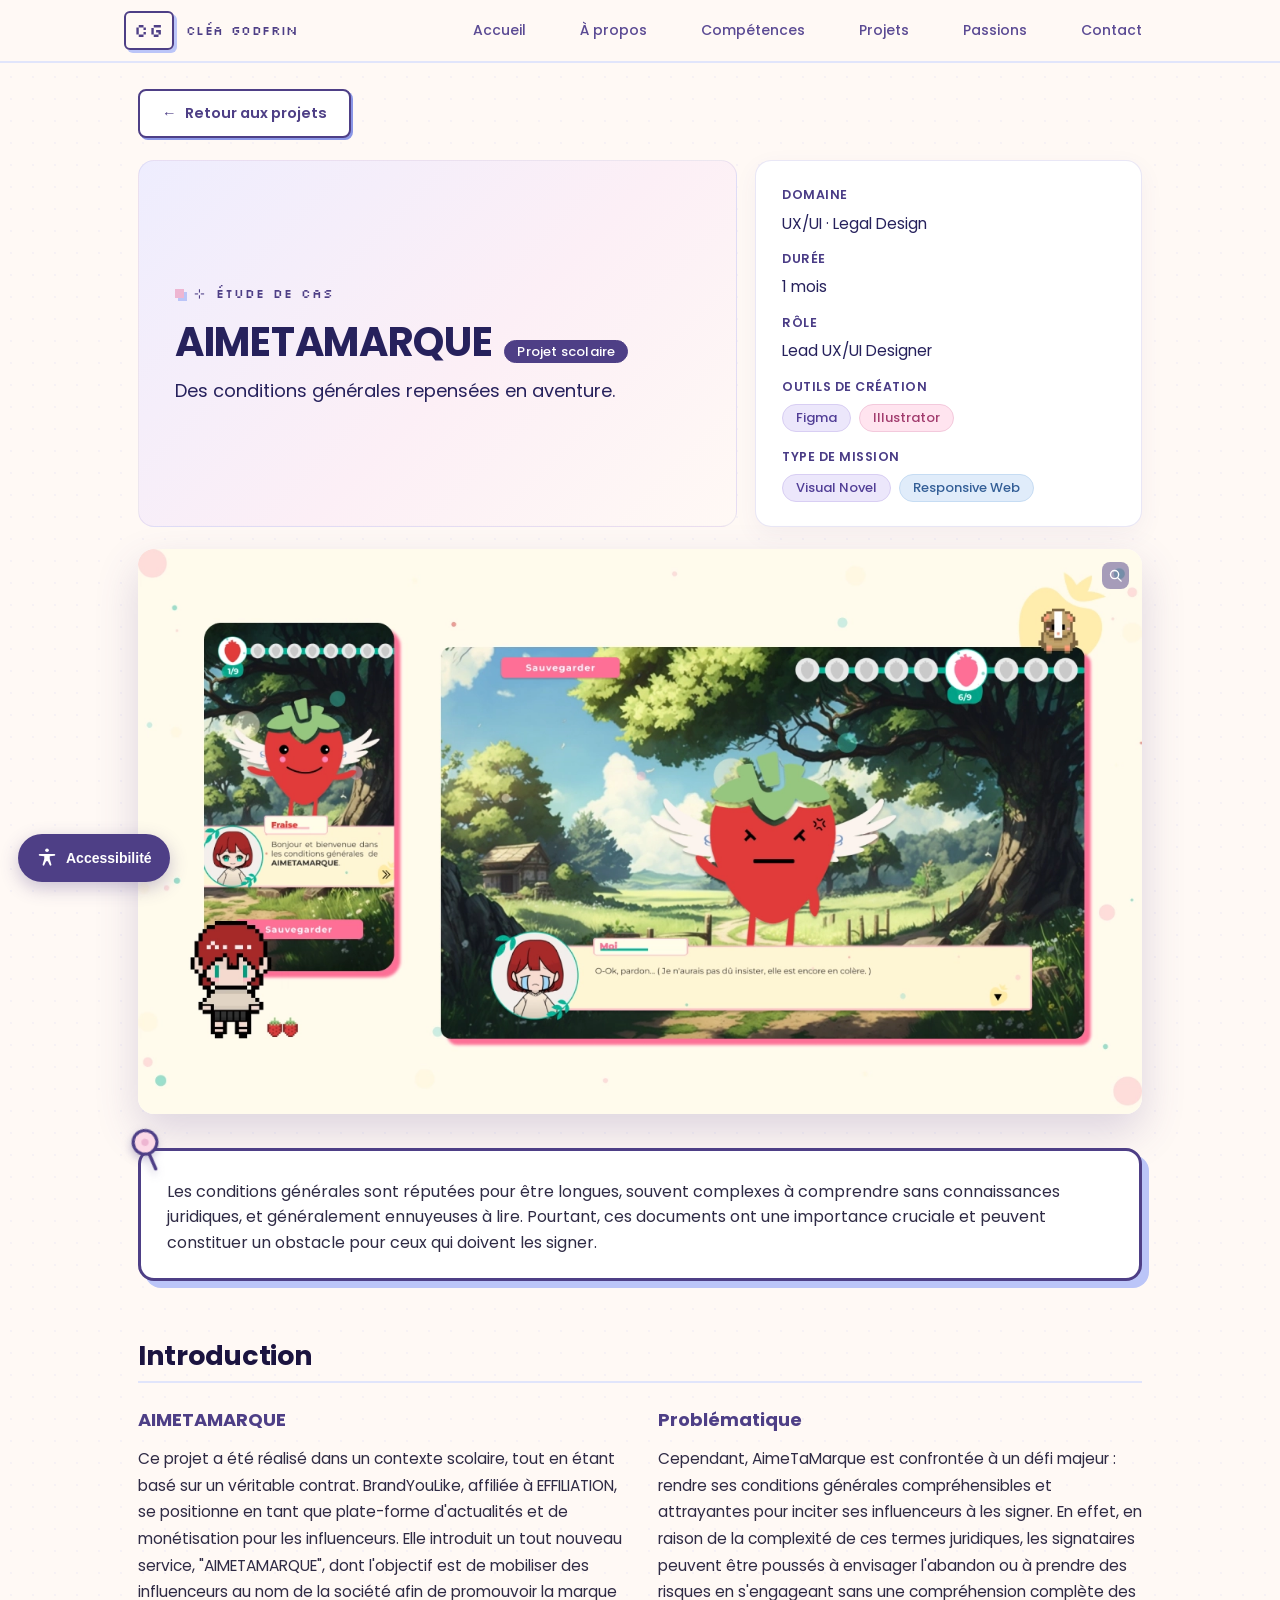
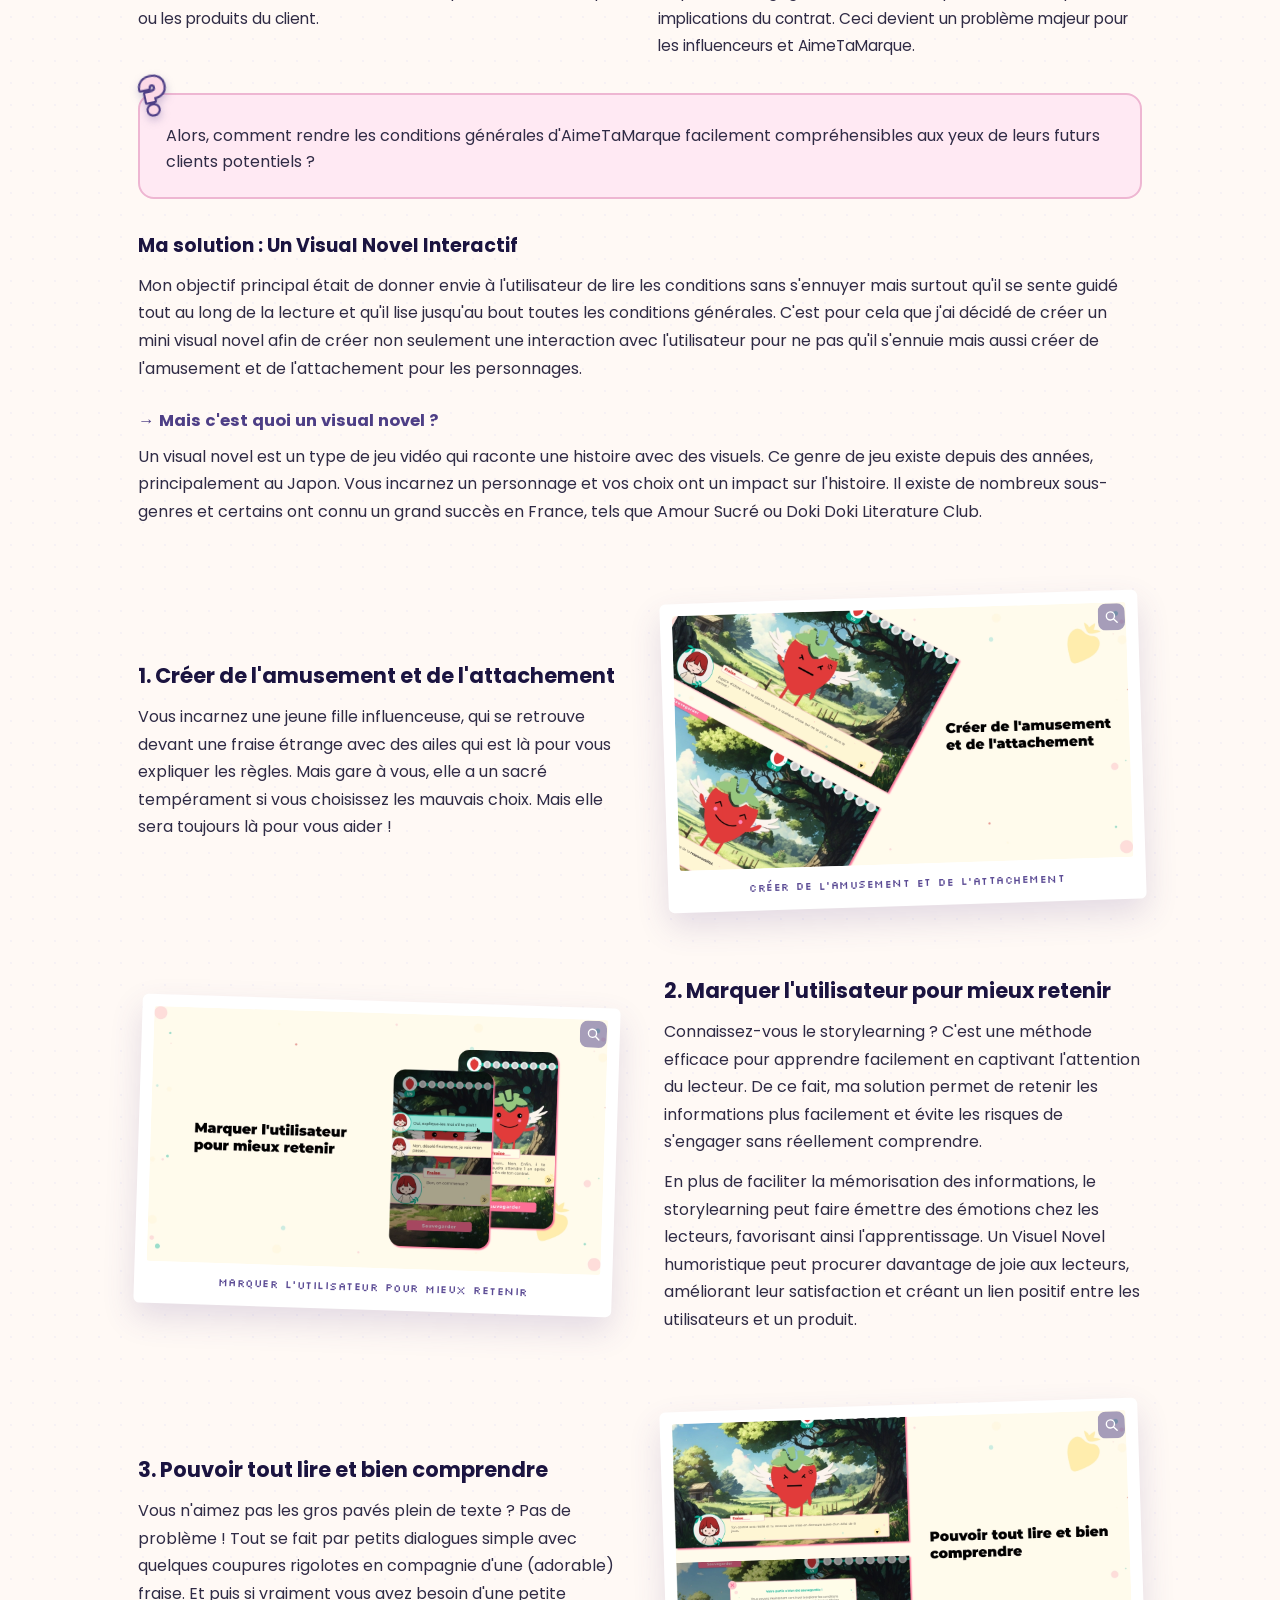
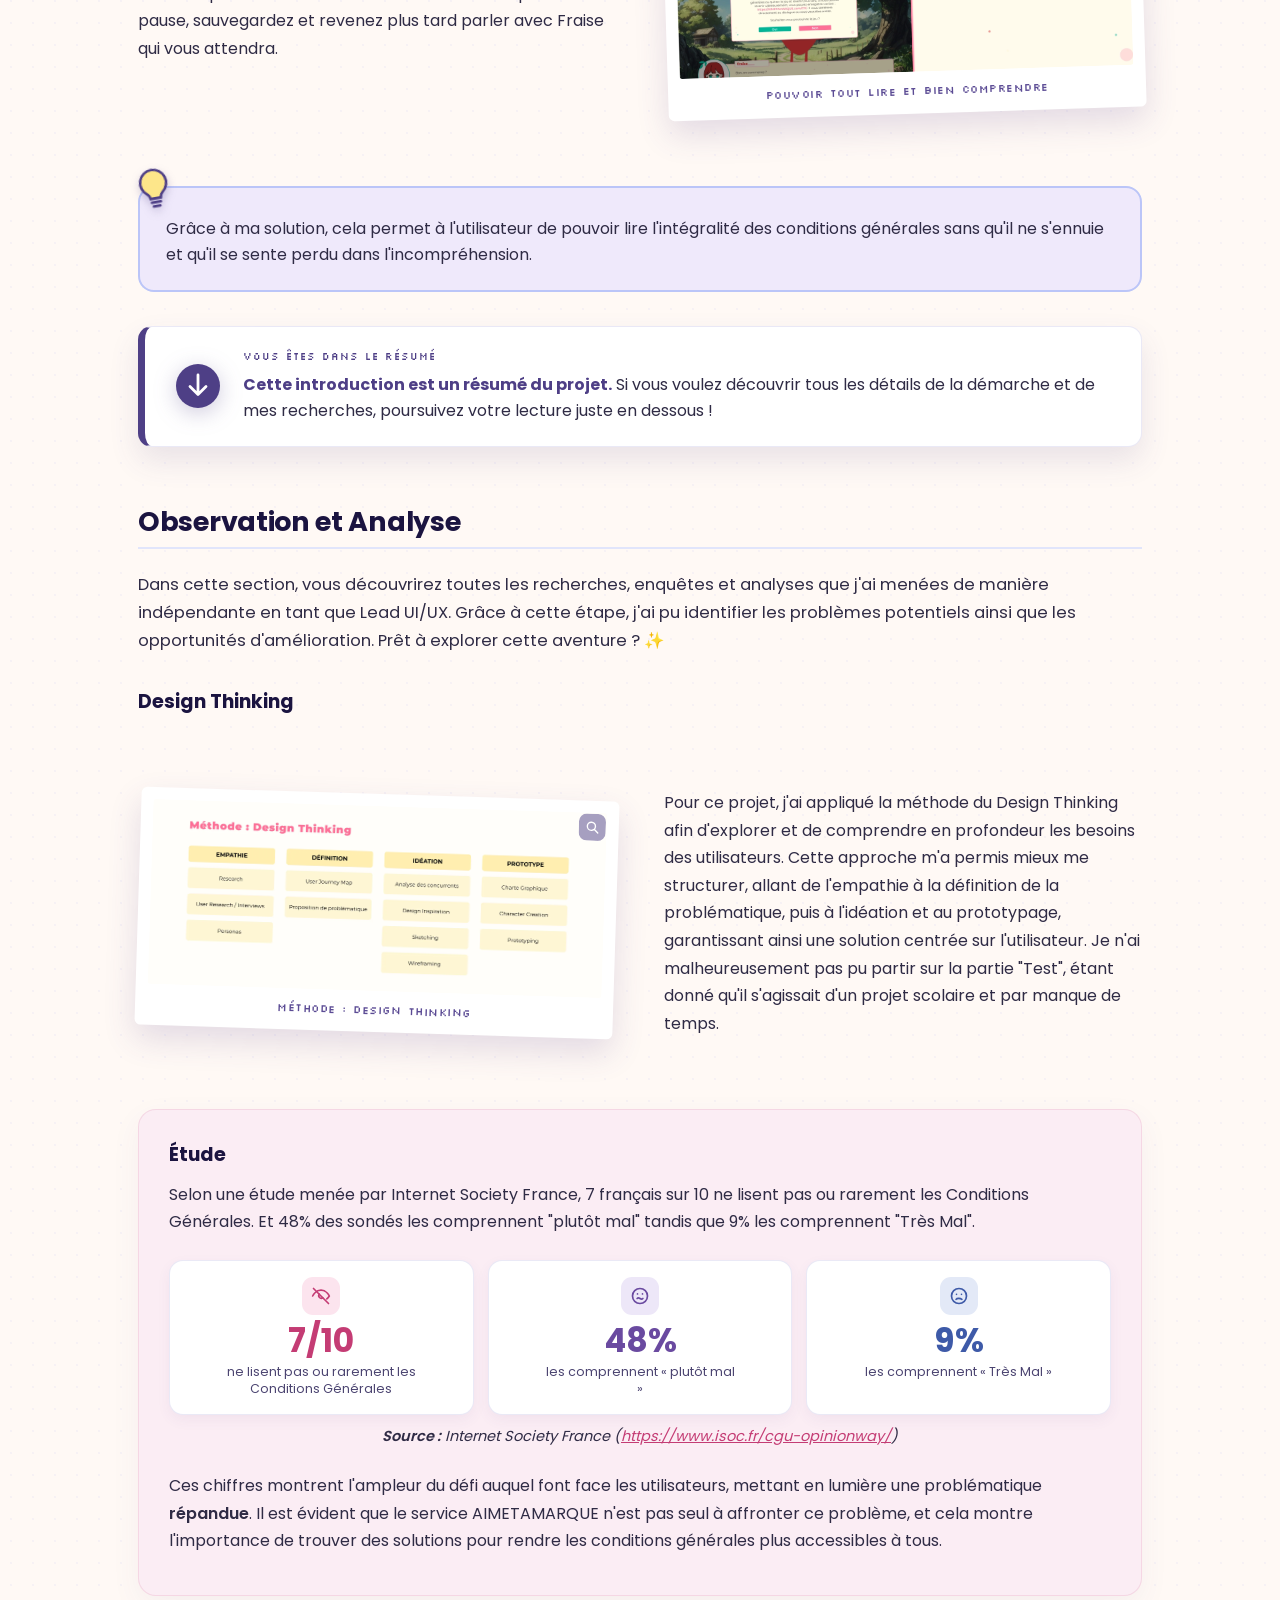
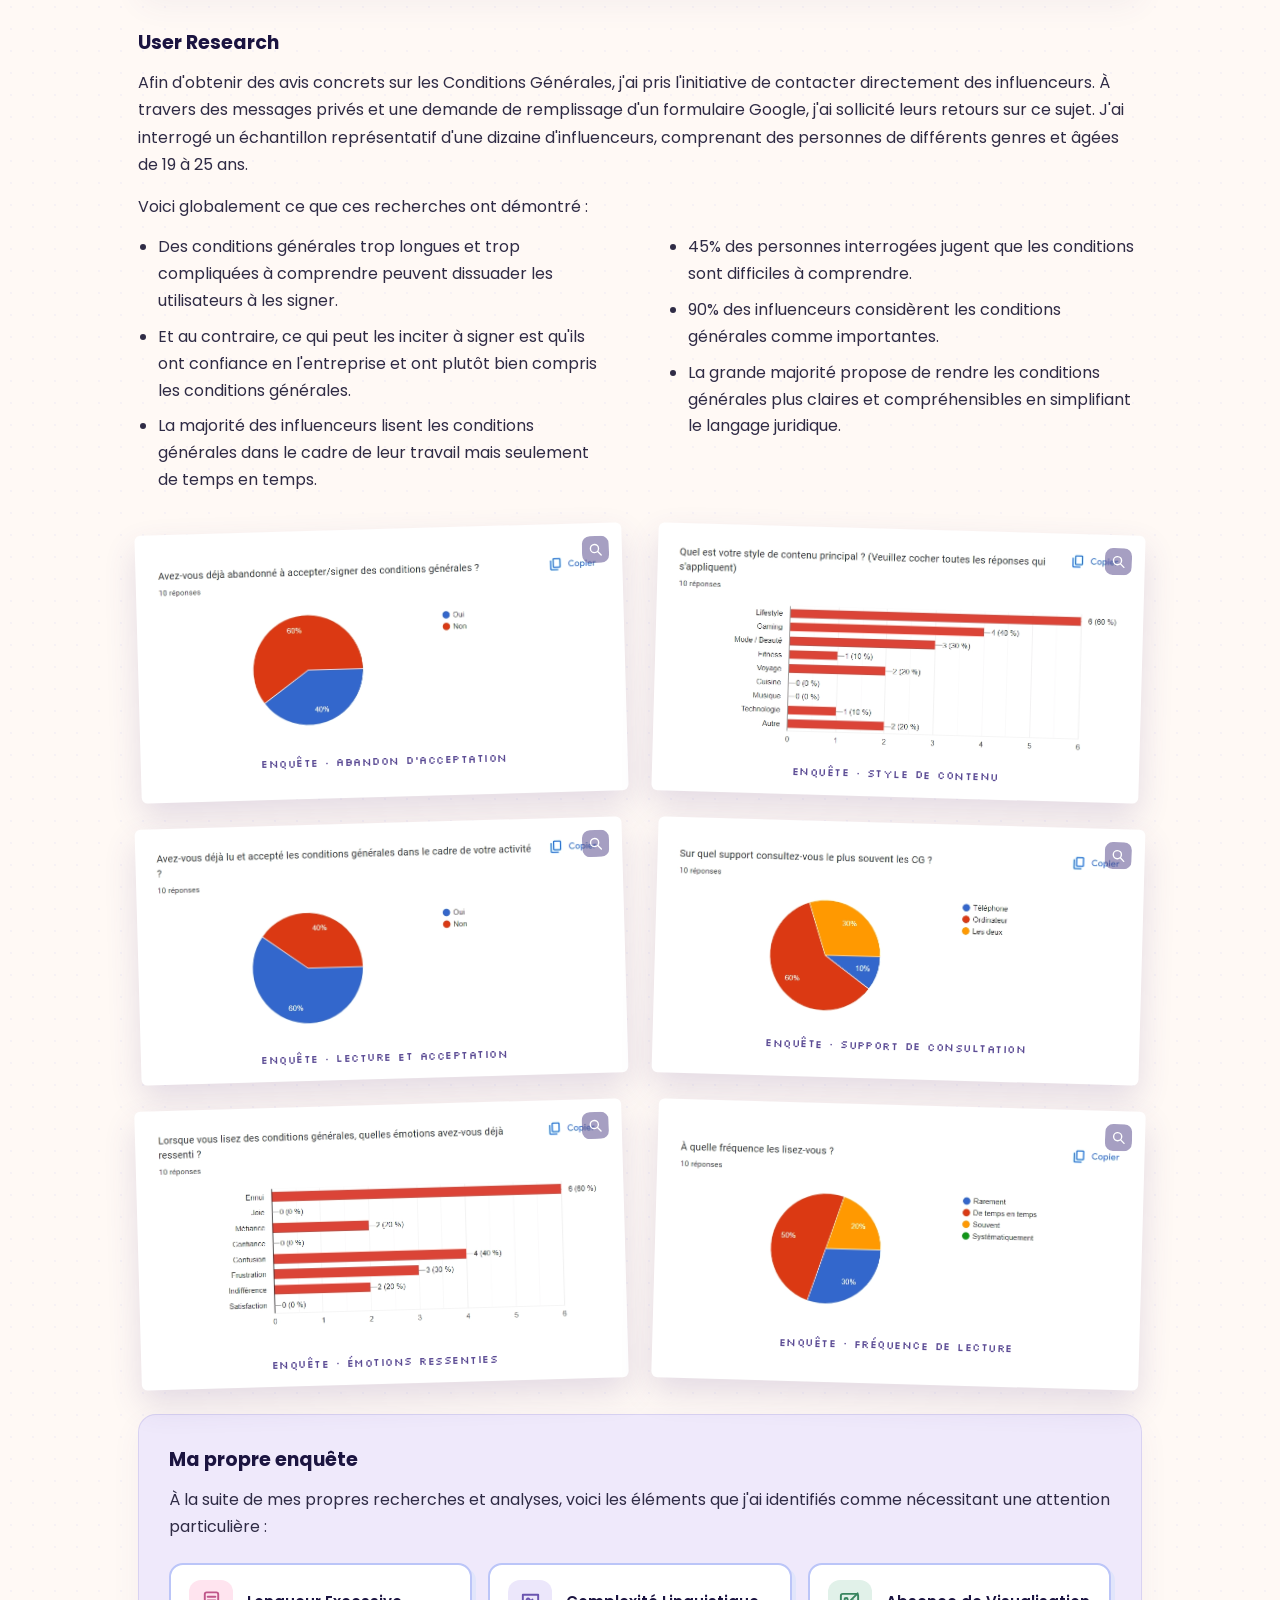
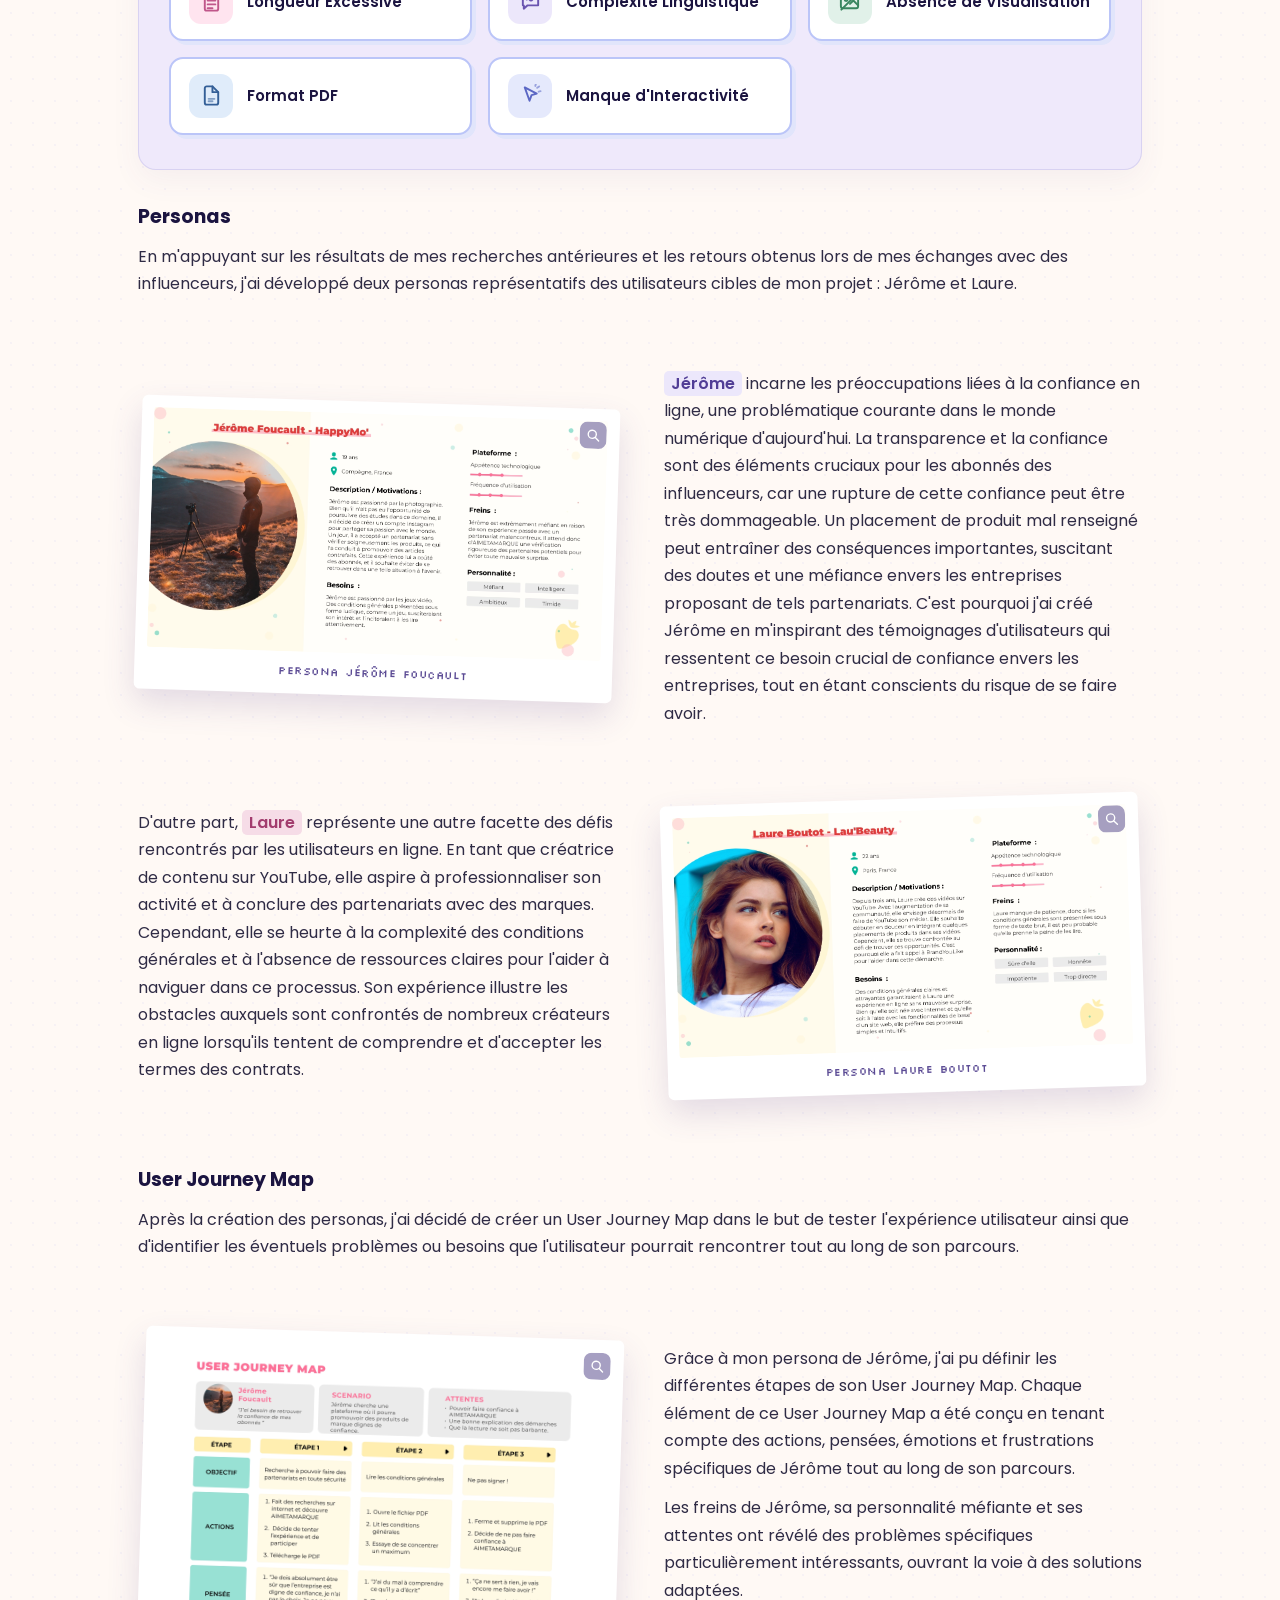
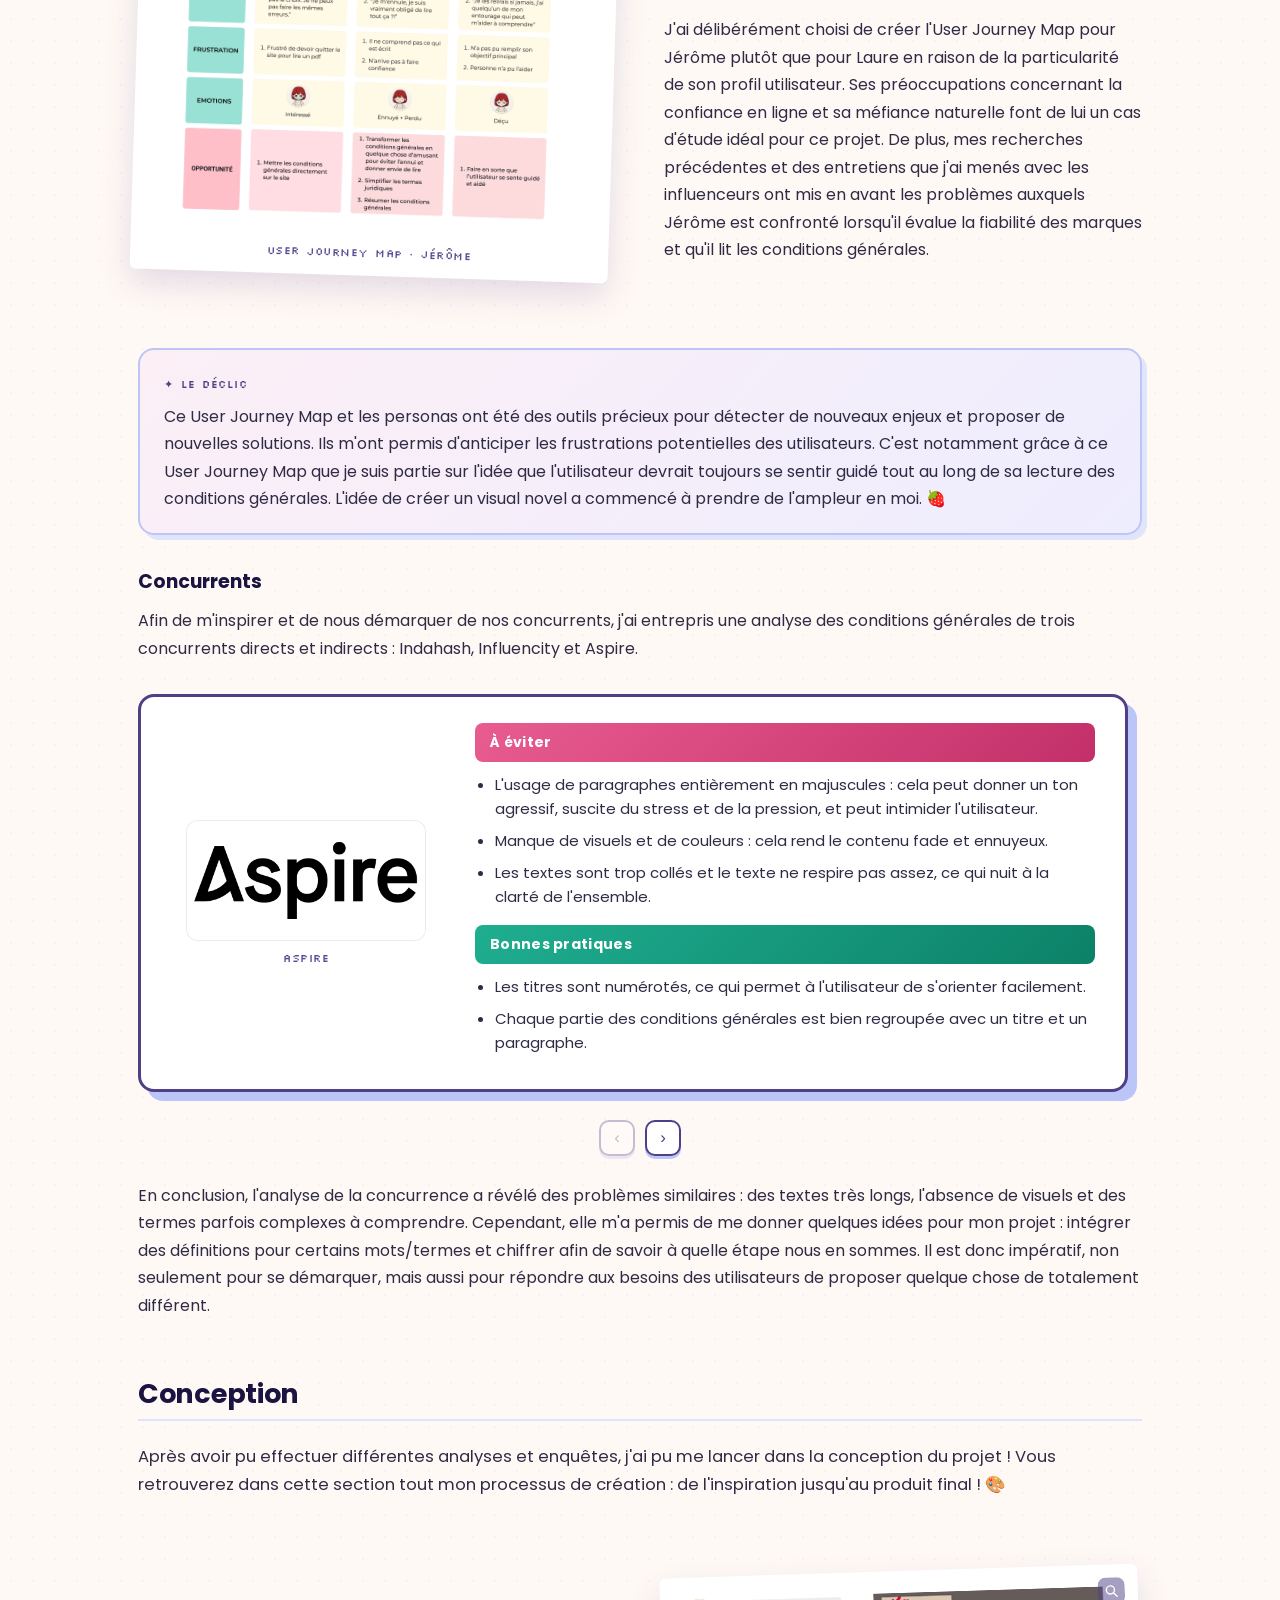
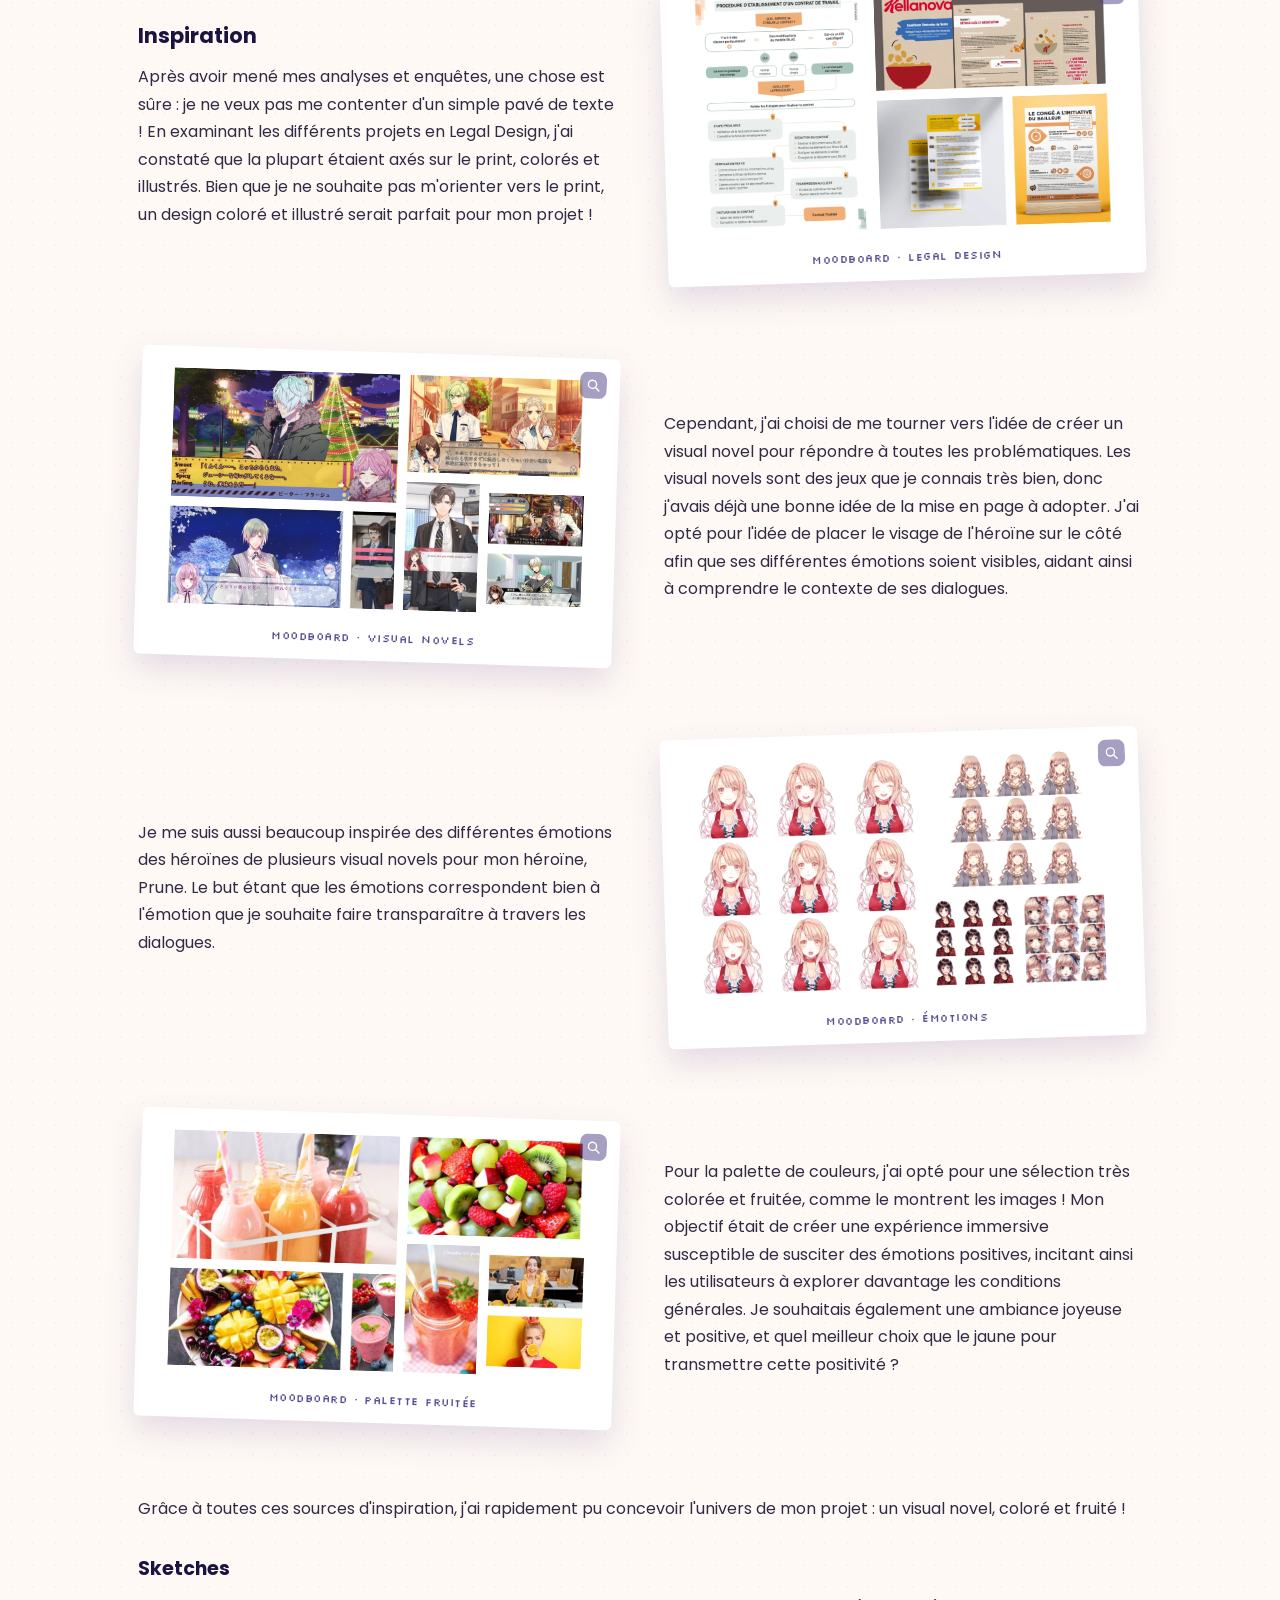
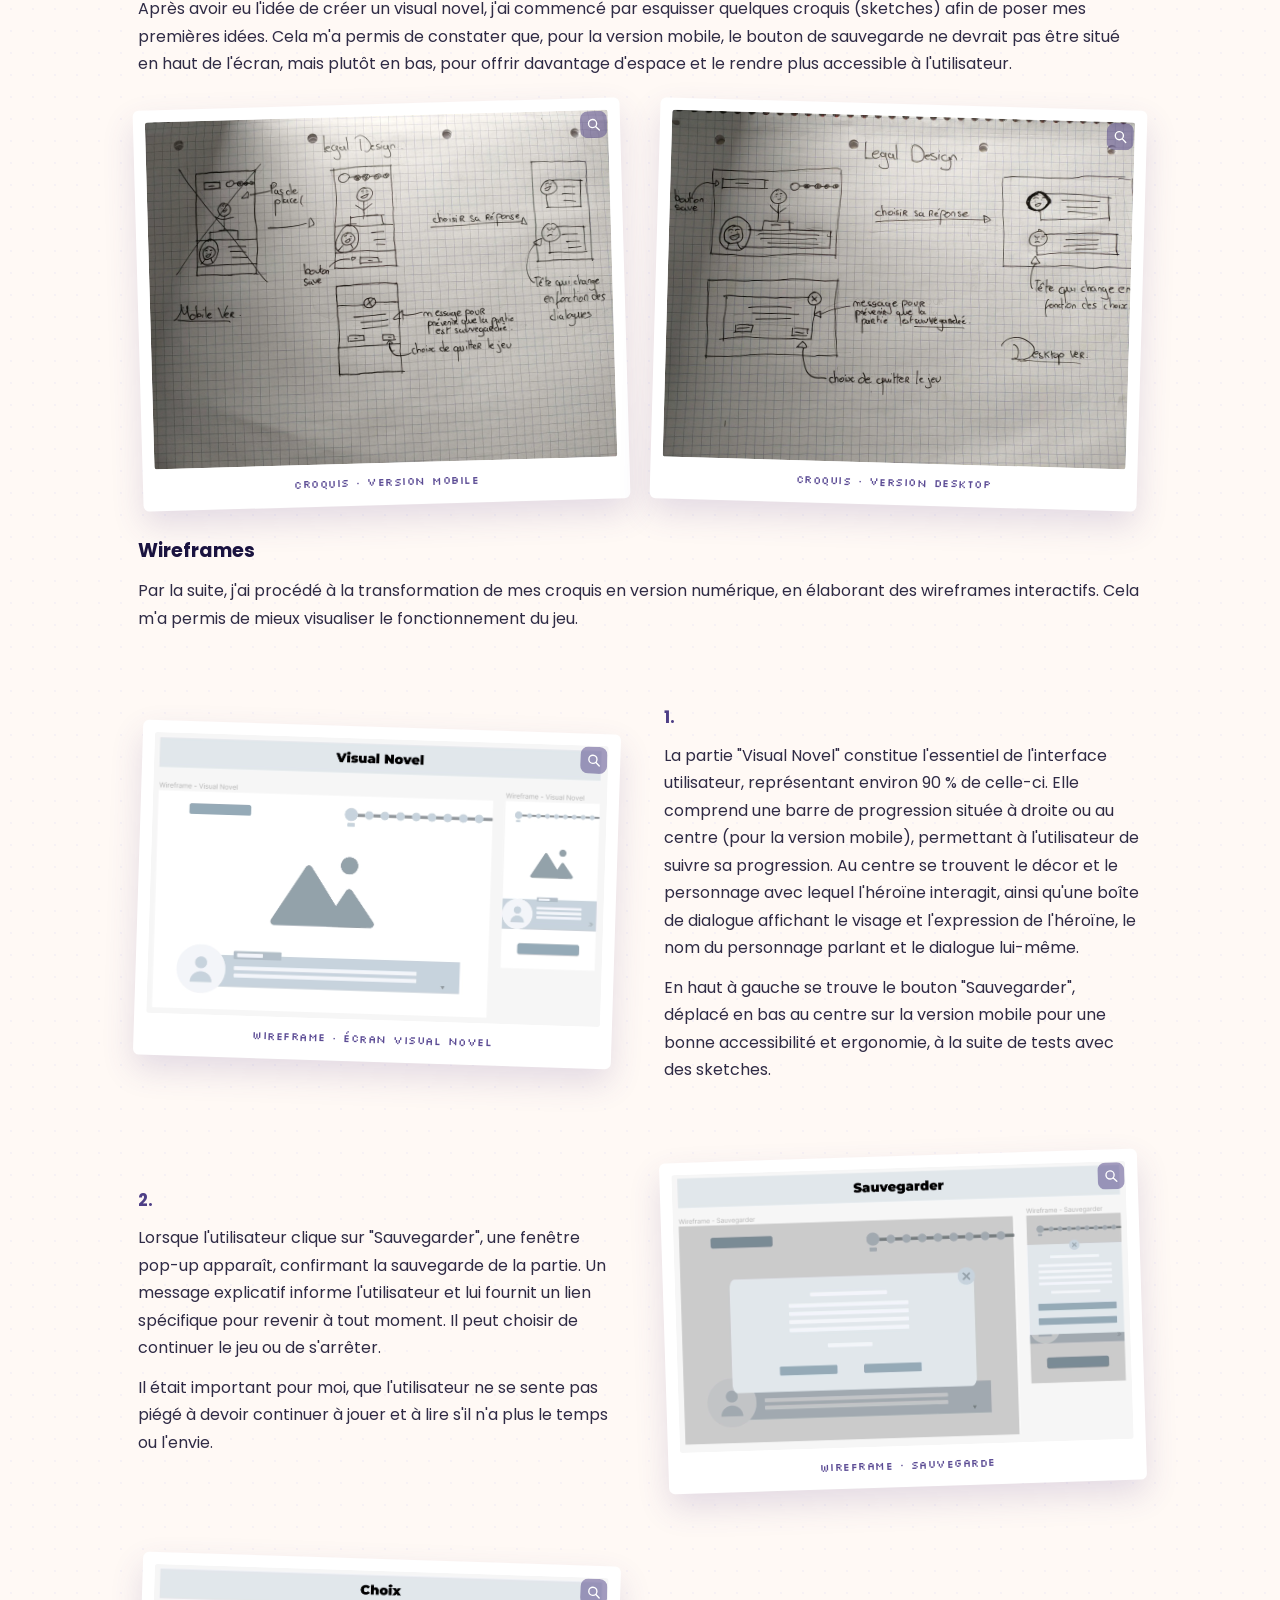
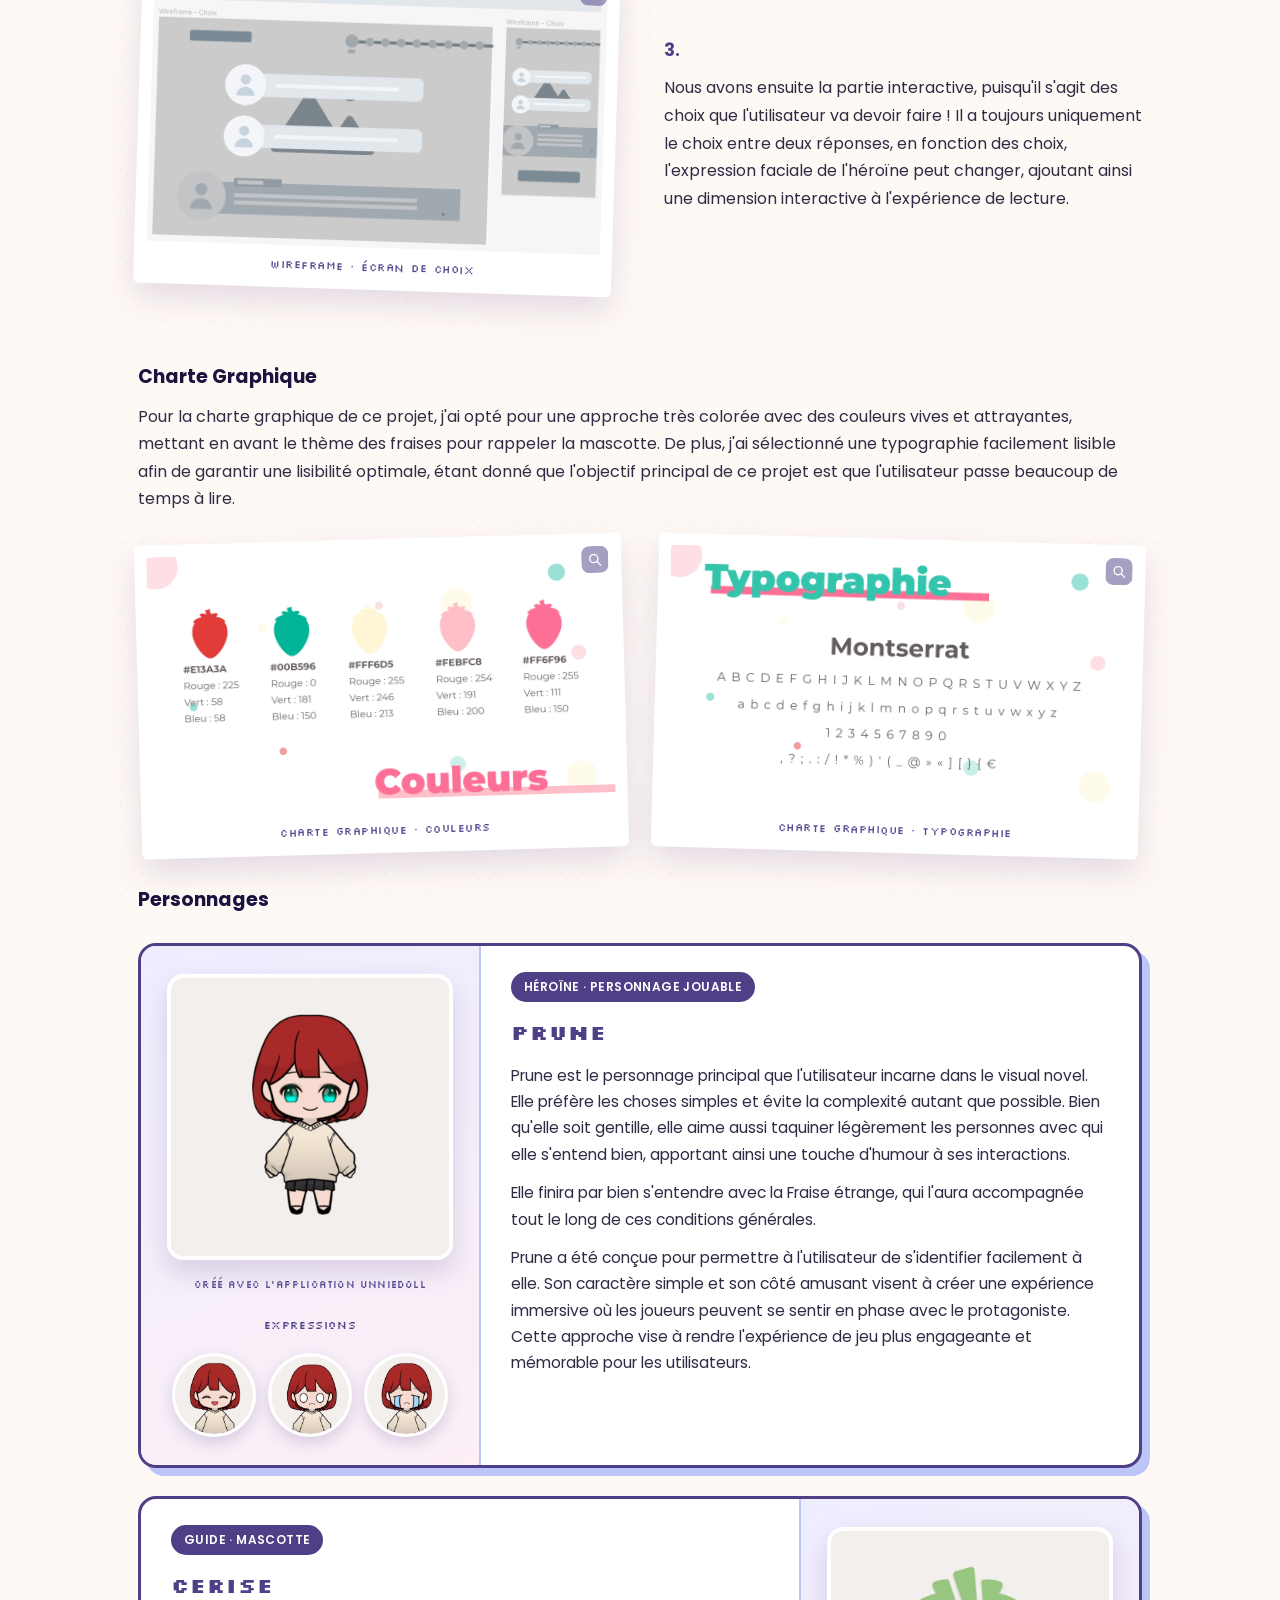
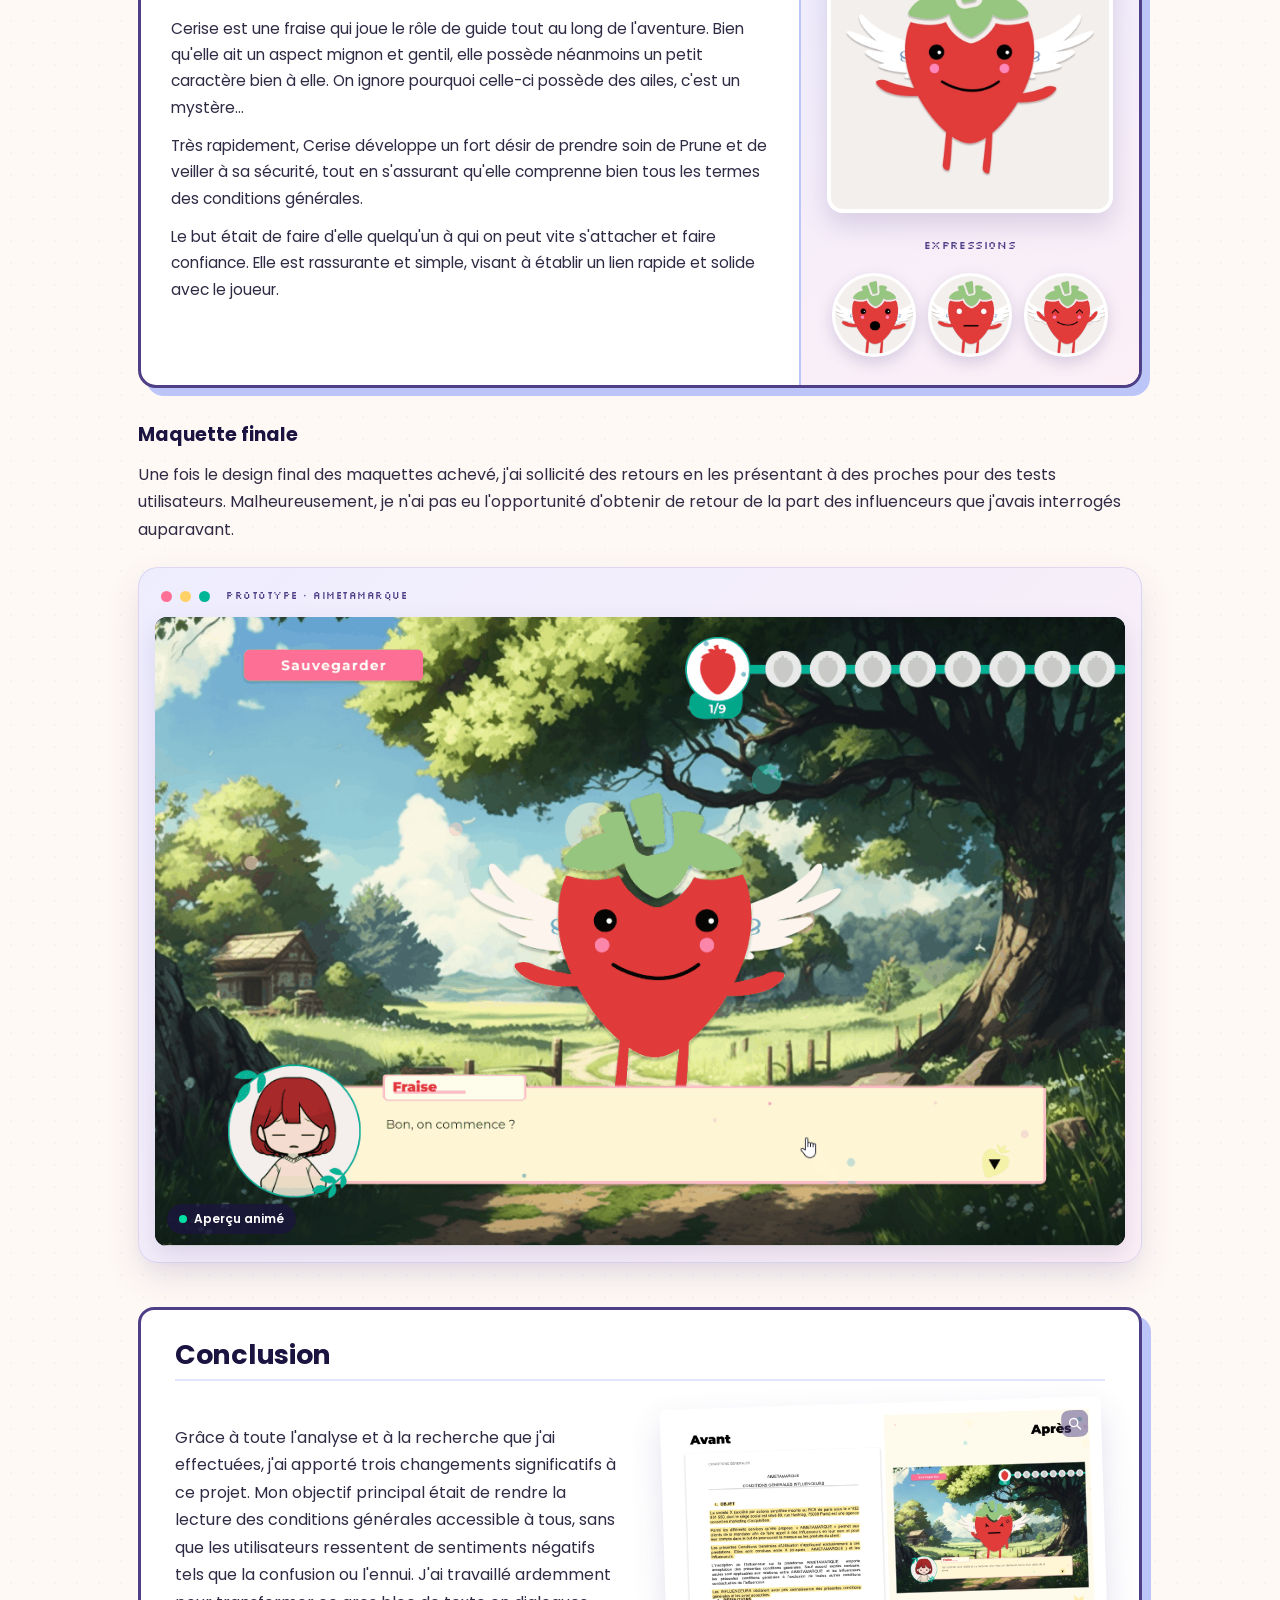
==== commit 8c589222: "Ajoute les études de cas Design Thinking, Every choice matters et Mobilités douces Les trois cartes " ====
--- a/aimetamarque.html
+++ b/aimetamarque.html
@@ -237,6 +237,16 @@
   .cs-concl .cs-step:first-of-type{margin:18px 0;}
   .cs-concl .cs-step + .cs-h3{margin-top:0;}
   .cs-secintro{font-size:16.5px;line-height:1.7;color:var(--ink);margin:0 0 14px;max-width:none;}
+  .cs-scroll{position:relative;display:flex;align-items:center;gap:22px;background:#fff;border:1px solid rgba(83,74,183,.12);border-left:7px solid var(--violet);border-radius:14px;padding:22px 30px;margin:34px 0 10px;box-shadow:0 14px 30px rgba(78,63,134,.12);}
+  .cs-scroll .ic{display:inline-flex;line-height:0;flex:none;border-radius:50%;filter:drop-shadow(0 5px 11px rgba(78,63,134,.28));animation:csBob 1.8s ease-in-out infinite;transition:transform .15s ease;cursor:pointer;}
+  .cs-scroll .ic:hover,.cs-scroll .ic:focus-visible{transform:scale(1.18) translateY(4px);outline:none;animation-play-state:paused;box-shadow:0 0 0 8px rgba(187,197,248,.5);filter:drop-shadow(0 12px 20px rgba(78,63,134,.45));}
+  .cs-scroll .ic:hover svg circle,.cs-scroll .ic:focus-visible svg circle{fill:#6A54B0;}
+  .cs-scroll .txt{min-width:0;}
+  .cs-scroll .k{display:block;font-family:'Silkscreen';font-size:10px;letter-spacing:1px;color:var(--violet);text-transform:uppercase;margin-bottom:7px;}
+  .cs-scroll p{font-size:16px;line-height:1.62;color:var(--ink);margin:0;}
+  .cs-scroll p strong{color:var(--violet);font-weight:700;}
+  @keyframes csBob{0%,100%{transform:translateY(0);}50%{transform:translateY(4px);}}
+  .a11y-reduce .cs-scroll .ic{animation:none;}
 
   .cs-cols{display:grid;grid-template-columns:1fr 1fr;gap:36px;}
   .cs-cols h3{font-family:'Poppins';font-weight:700;font-size:18px;color:var(--violet);margin-bottom:12px;}
@@ -362,6 +372,7 @@
 
       <div class="cs-step">
         <div class="cs-step-txt">
+          <h3>1. Créer de l'amusement et de l'attachement</h3>
           <p>Vous incarnez une jeune fille influenceuse, qui se retrouve devant une fraise étrange avec des ailes qui est là pour vous expliquer les règles. Mais gare à vous, elle a un sacré tempérament si vous choisissez les mauvais choix. Mais elle sera toujours là pour vous aider !</p>
         </div>
         <div class="cs-step-media">
@@ -371,6 +382,7 @@
 
       <div class="cs-step flip">
         <div class="cs-step-txt">
+          <h3>2. Marquer l'utilisateur pour mieux retenir</h3>
           <p>Connaissez-vous le storylearning ? C'est une méthode efficace pour apprendre facilement en captivant l'attention du lecteur. De ce fait, ma solution permet de retenir les informations plus facilement et évite les risques de s'engager sans réellement comprendre.</p>
           <p>En plus de faciliter la mémorisation des informations, le storylearning peut faire émettre des émotions chez les lecteurs, favorisant ainsi l'apprentissage. Un Visuel Novel humoristique peut procurer davantage de joie aux lecteurs, améliorant leur satisfaction et créant un lien positif entre les utilisateurs et un produit.</p>
         </div>
@@ -381,6 +393,7 @@
 
       <div class="cs-step">
         <div class="cs-step-txt">
+          <h3>3. Pouvoir tout lire et bien comprendre</h3>
           <p>Vous n'aimez pas les gros pavés plein de texte ? Pas de problème ! Tout se fait par petits dialogues simple avec quelques coupures rigolotes en compagnie d'une (adorable) fraise. Et puis si vraiment vous avez besoin d'une petite pause, sauvegardez et revenez plus tard parler avec Fraise qui vous attendra.</p>
         </div>
         <div class="cs-step-media">
@@ -389,6 +402,8 @@
       </div>
 
       <div class="cs-callout idea"><svg class="cs-bulb" viewBox="0 0 40 40" width="52" height="52" fill="none" aria-hidden="true"><path d="M20 6a10 10 0 0 0-6 18c1 .8 1.5 1.6 1.7 2.6l.3 1.4h8l.3-1.4c.2-1 .7-1.8 1.7-2.6A10 10 0 0 0 20 6z" fill="#FDE68A" stroke="#4E3F86" stroke-width="2"/><path d="M16.5 31h7M17.5 34h5" stroke="#4E3F86" stroke-width="2" stroke-linecap="round"/></svg>Grâce à ma solution, cela permet à l'utilisateur de pouvoir lire l'intégralité des conditions générales sans qu'il ne s'ennuie et qu'il se sente perdu dans l'incompréhension.</div>
+
+      <div class="cs-scroll"><a class="ic" href="#observation" aria-label="Aller à la première section de détail"><svg viewBox="0 0 46 46" width="46" height="46" fill="none"><circle cx="23" cy="23" r="22" fill="#4E3F86"/><path d="M23 12v19M15 23.5 23 31.5 31 23.5" stroke="#fff" stroke-width="2.8" stroke-linecap="round" stroke-linejoin="round"/></svg></a><span class="txt"><span class="k">Vous êtes dans le résumé</span><p><strong>Cette introduction est un résumé du projet.</strong> Si vous voulez découvrir tous les détails de la démarche et de mes recherches, poursuivez votre lecture juste en dessous !</p></span></div>
 
       <h2 class="cs-sec" id="observation">Observation et Analyse</h2>
       <hr class="cs-secline">
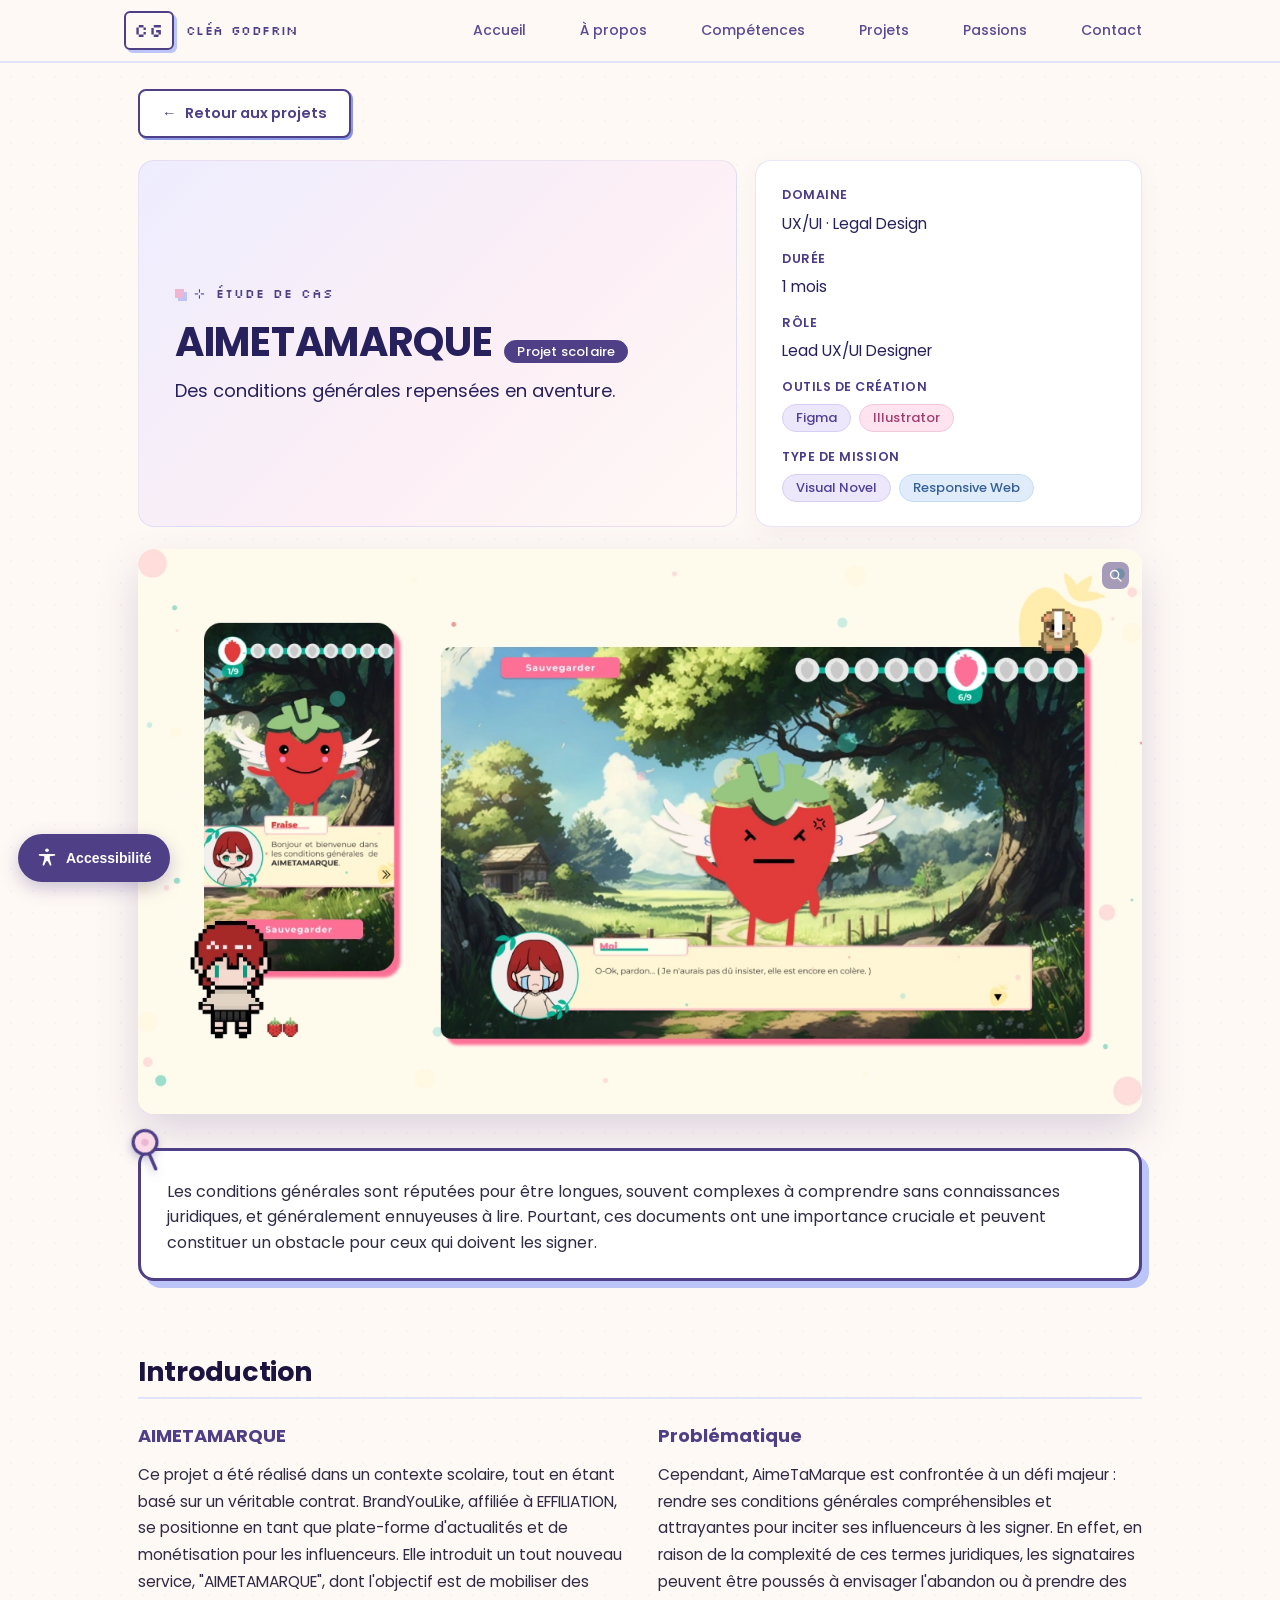
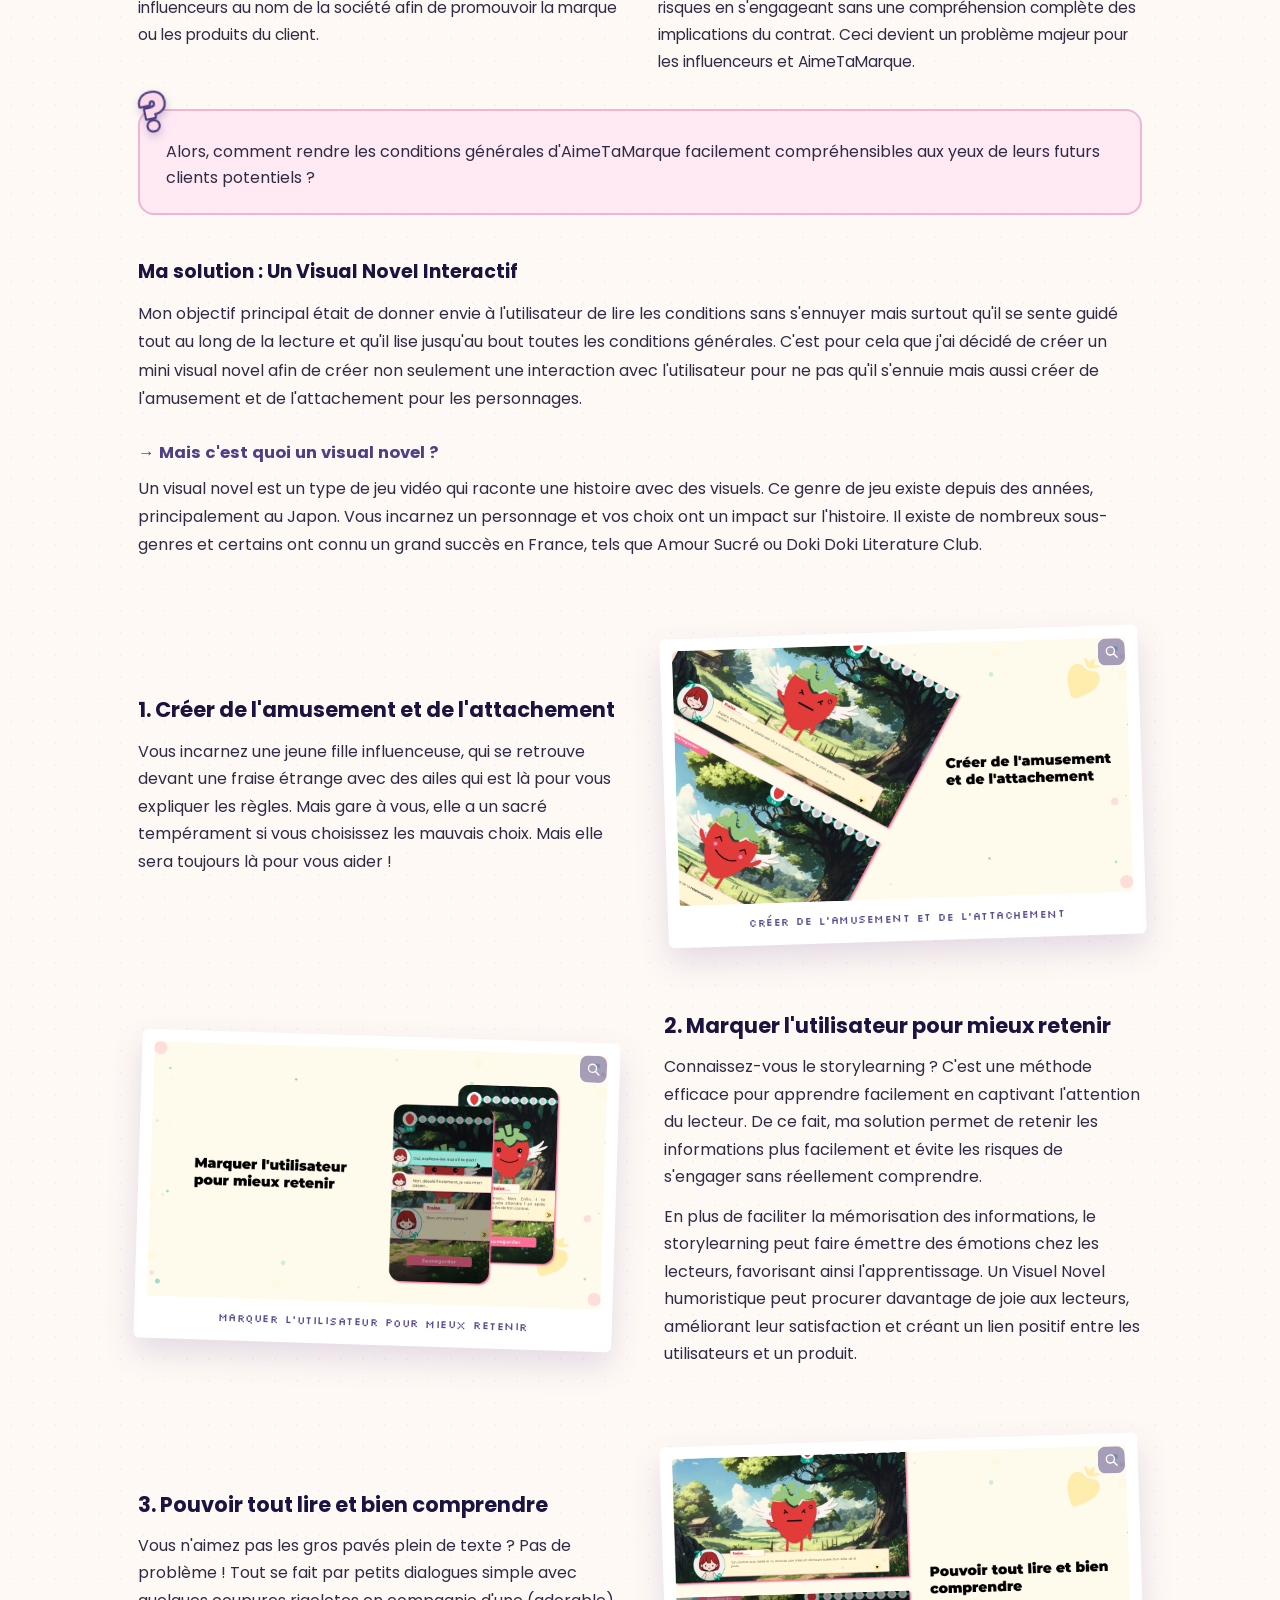
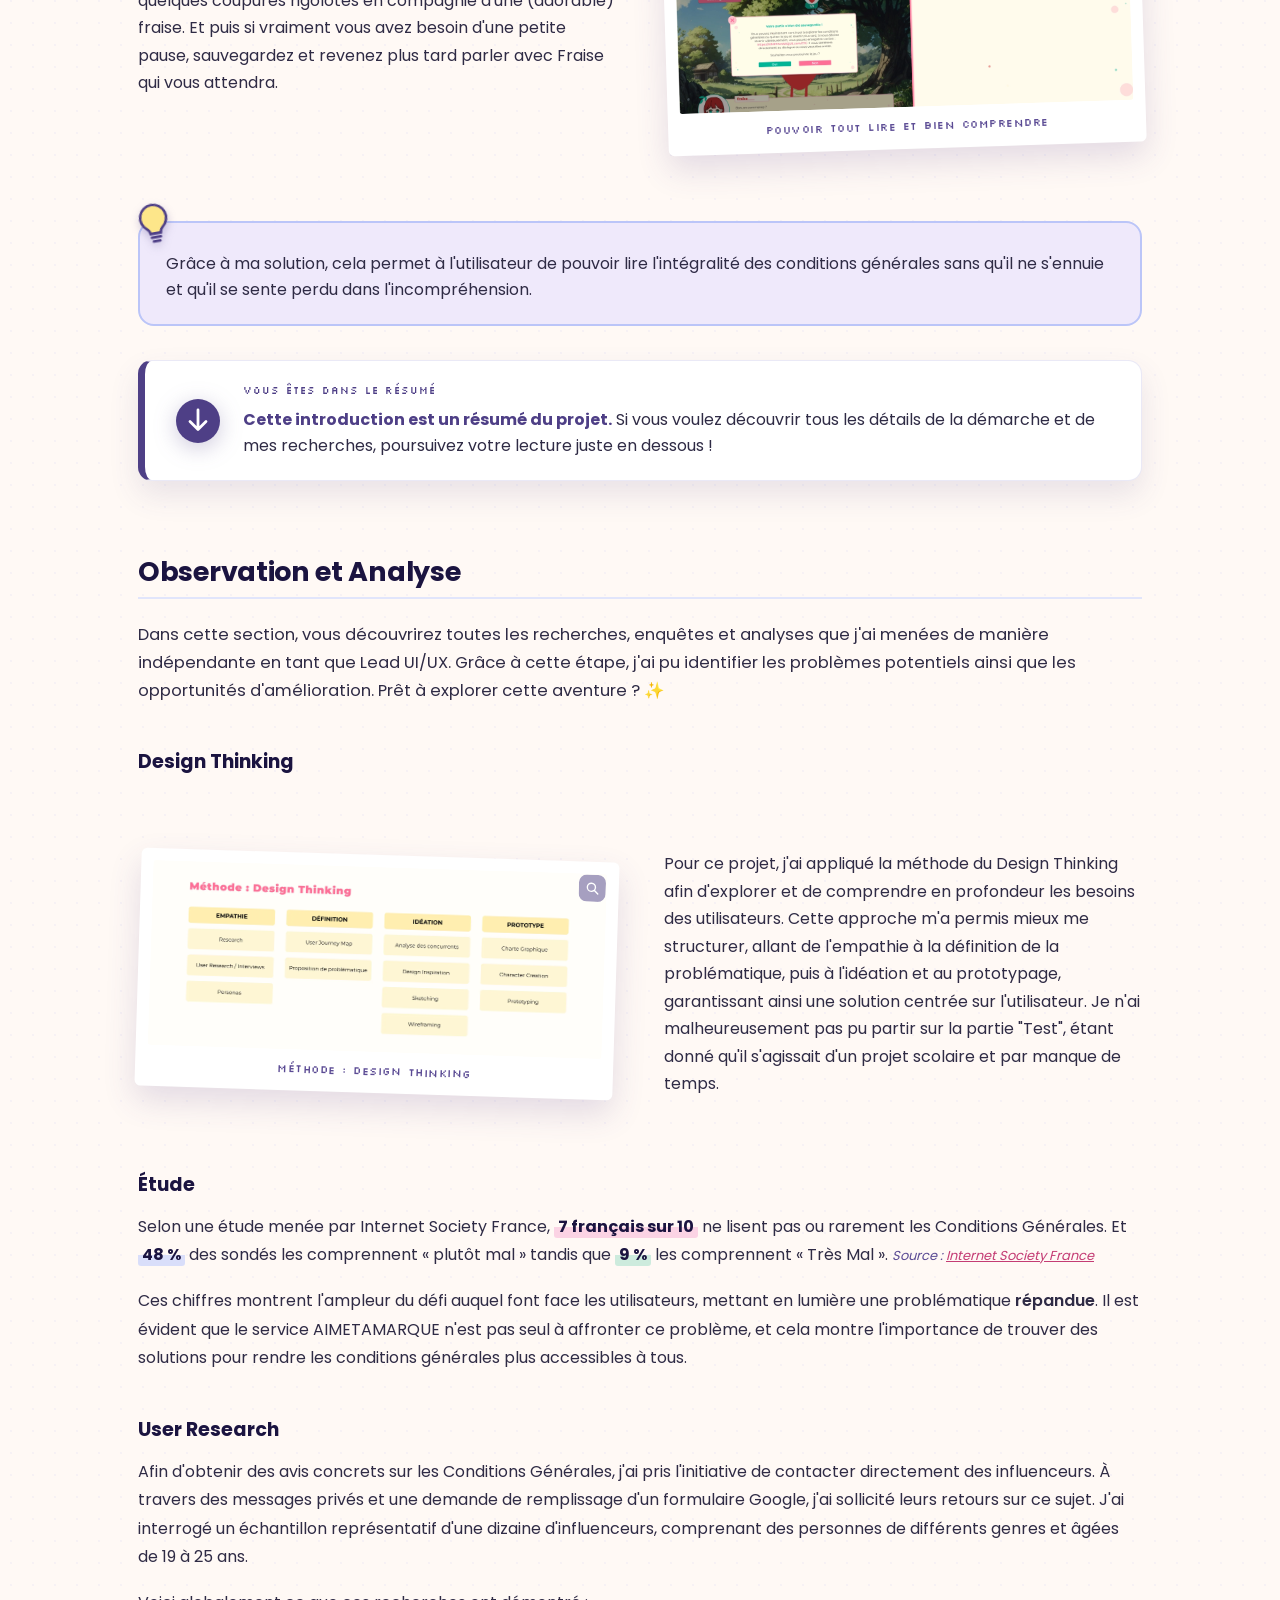
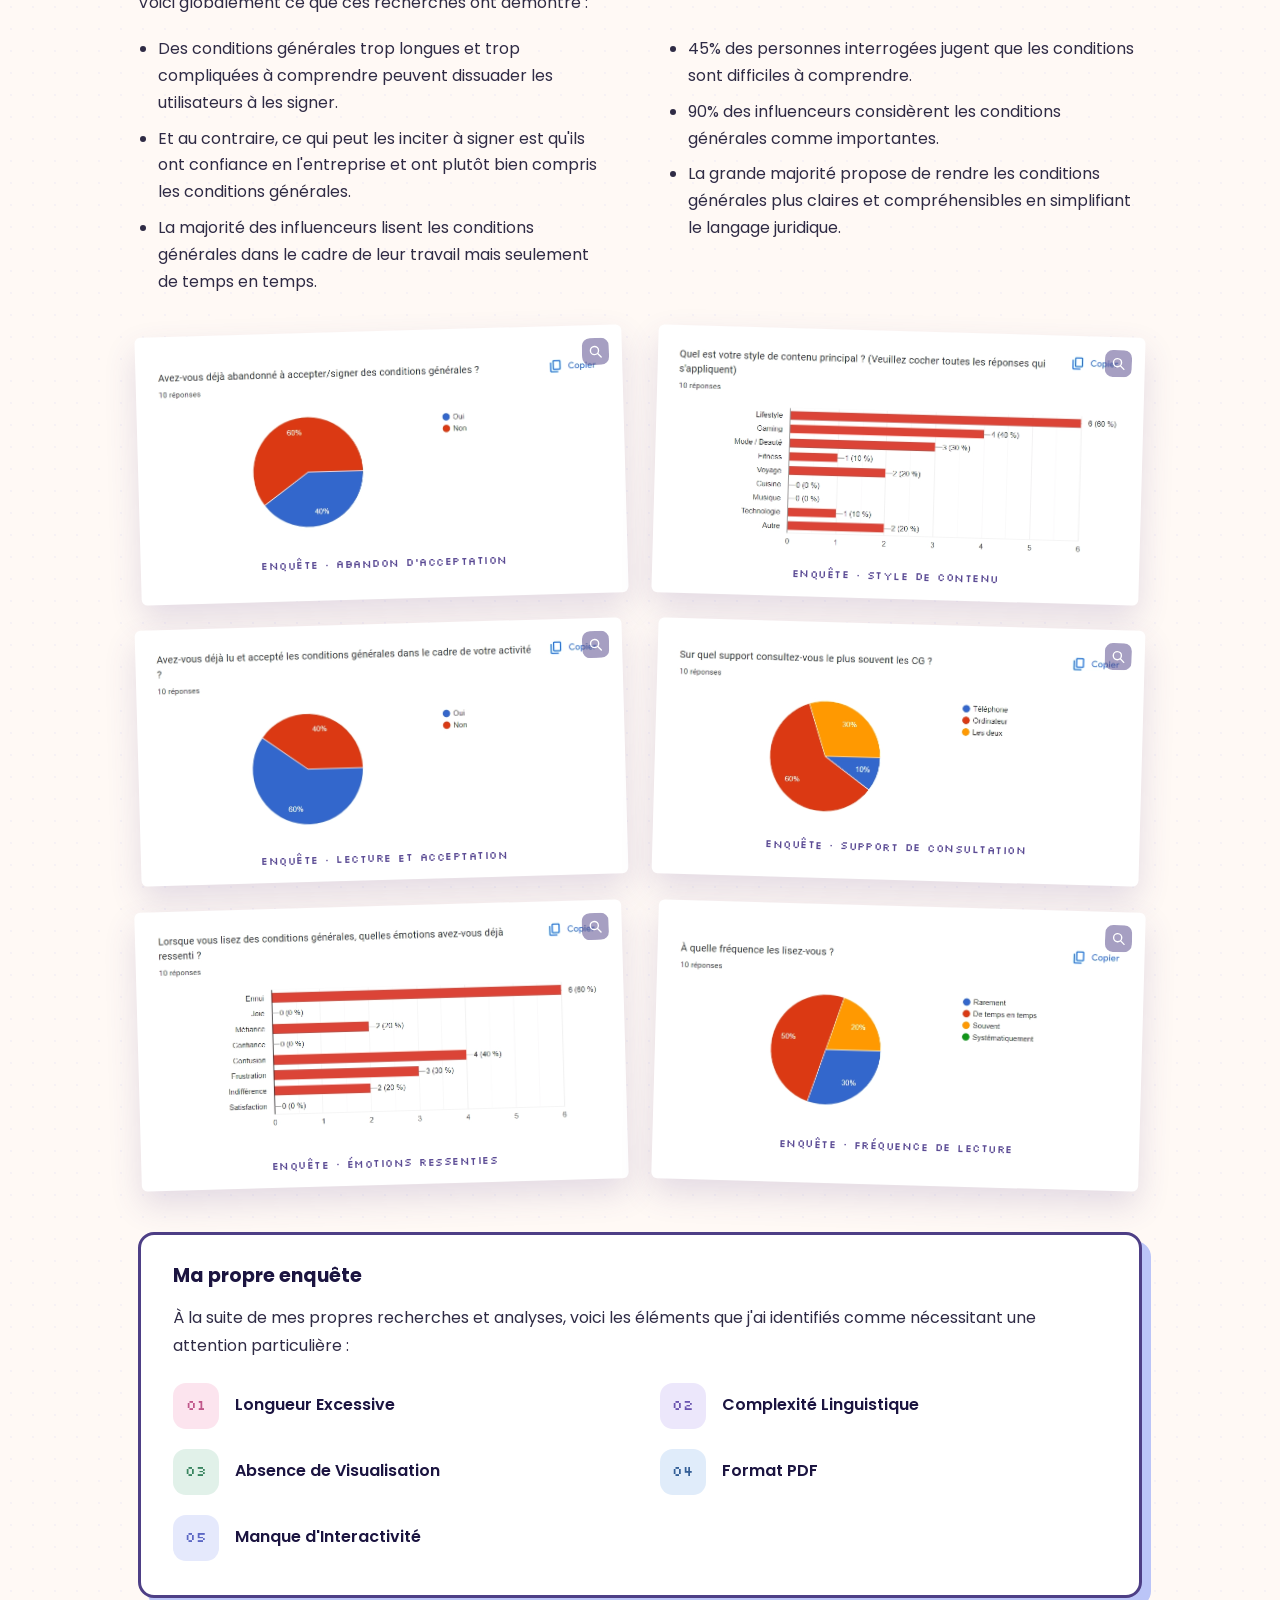
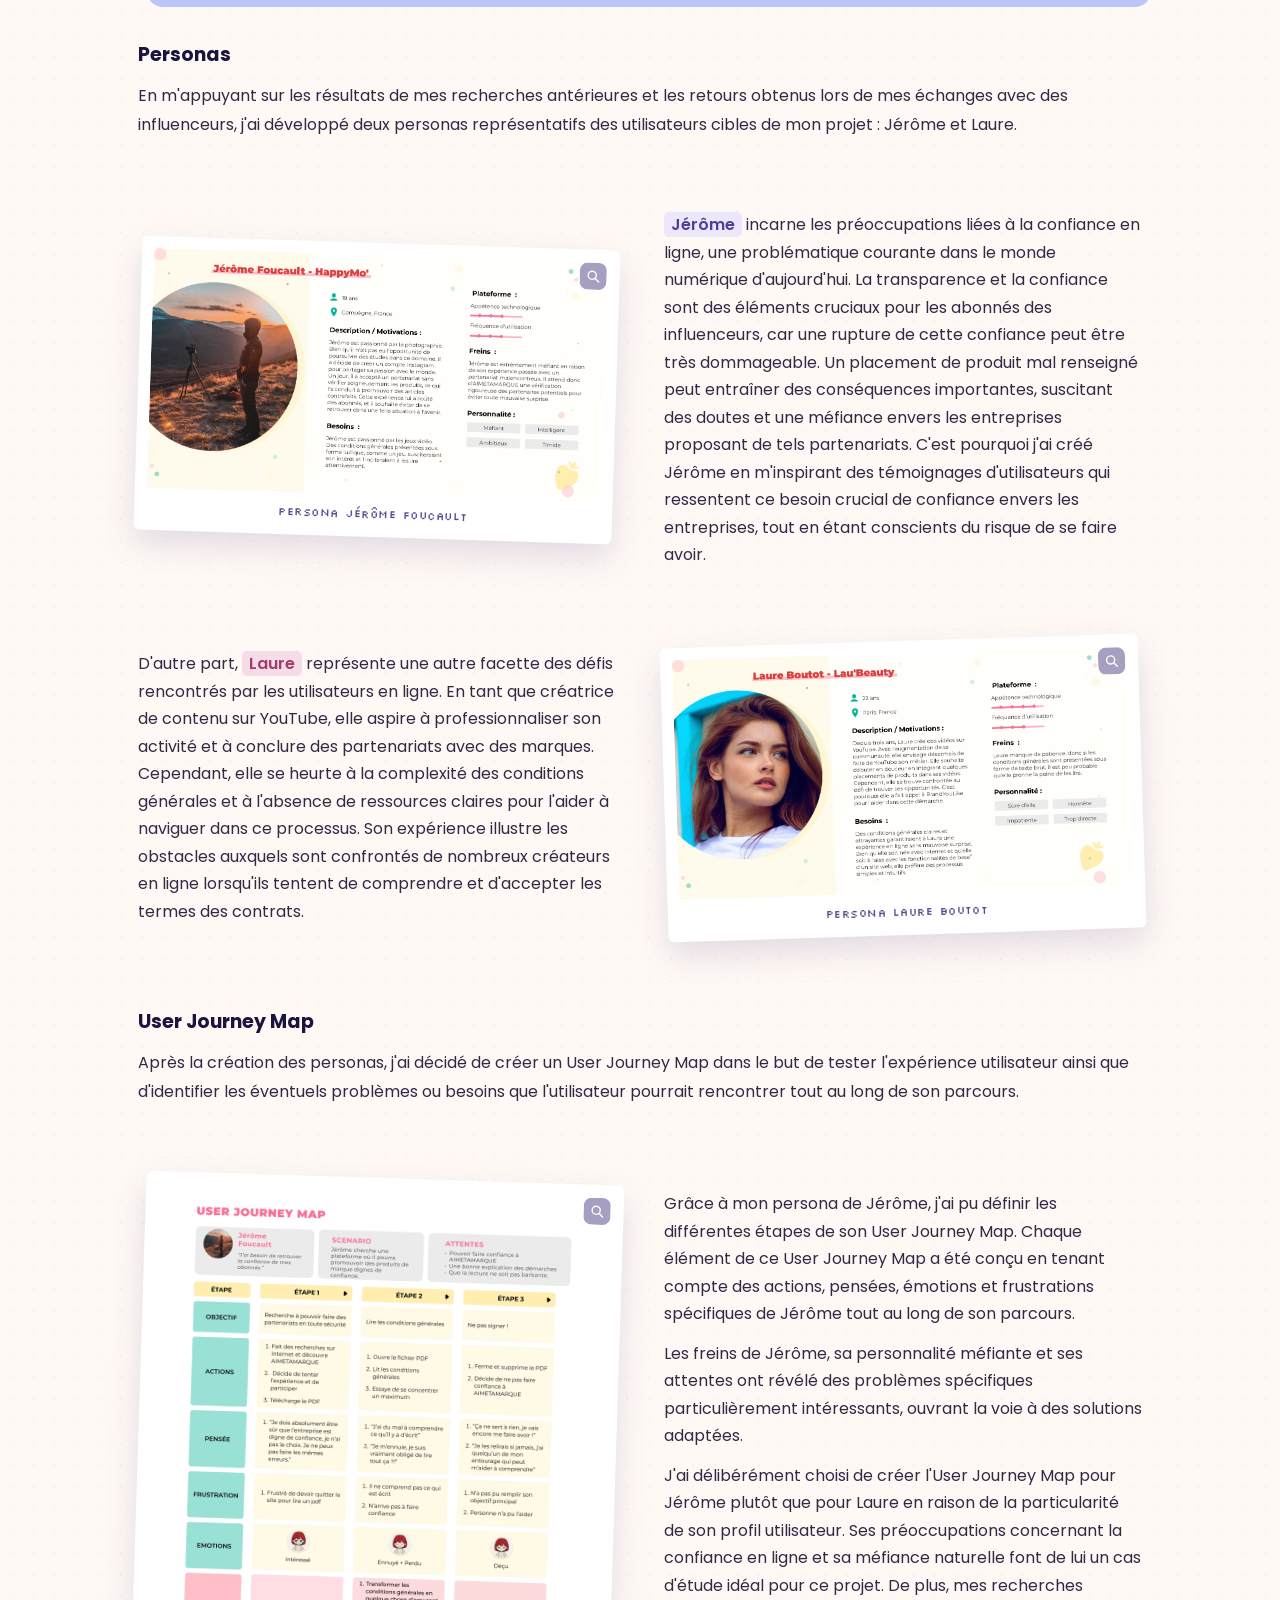
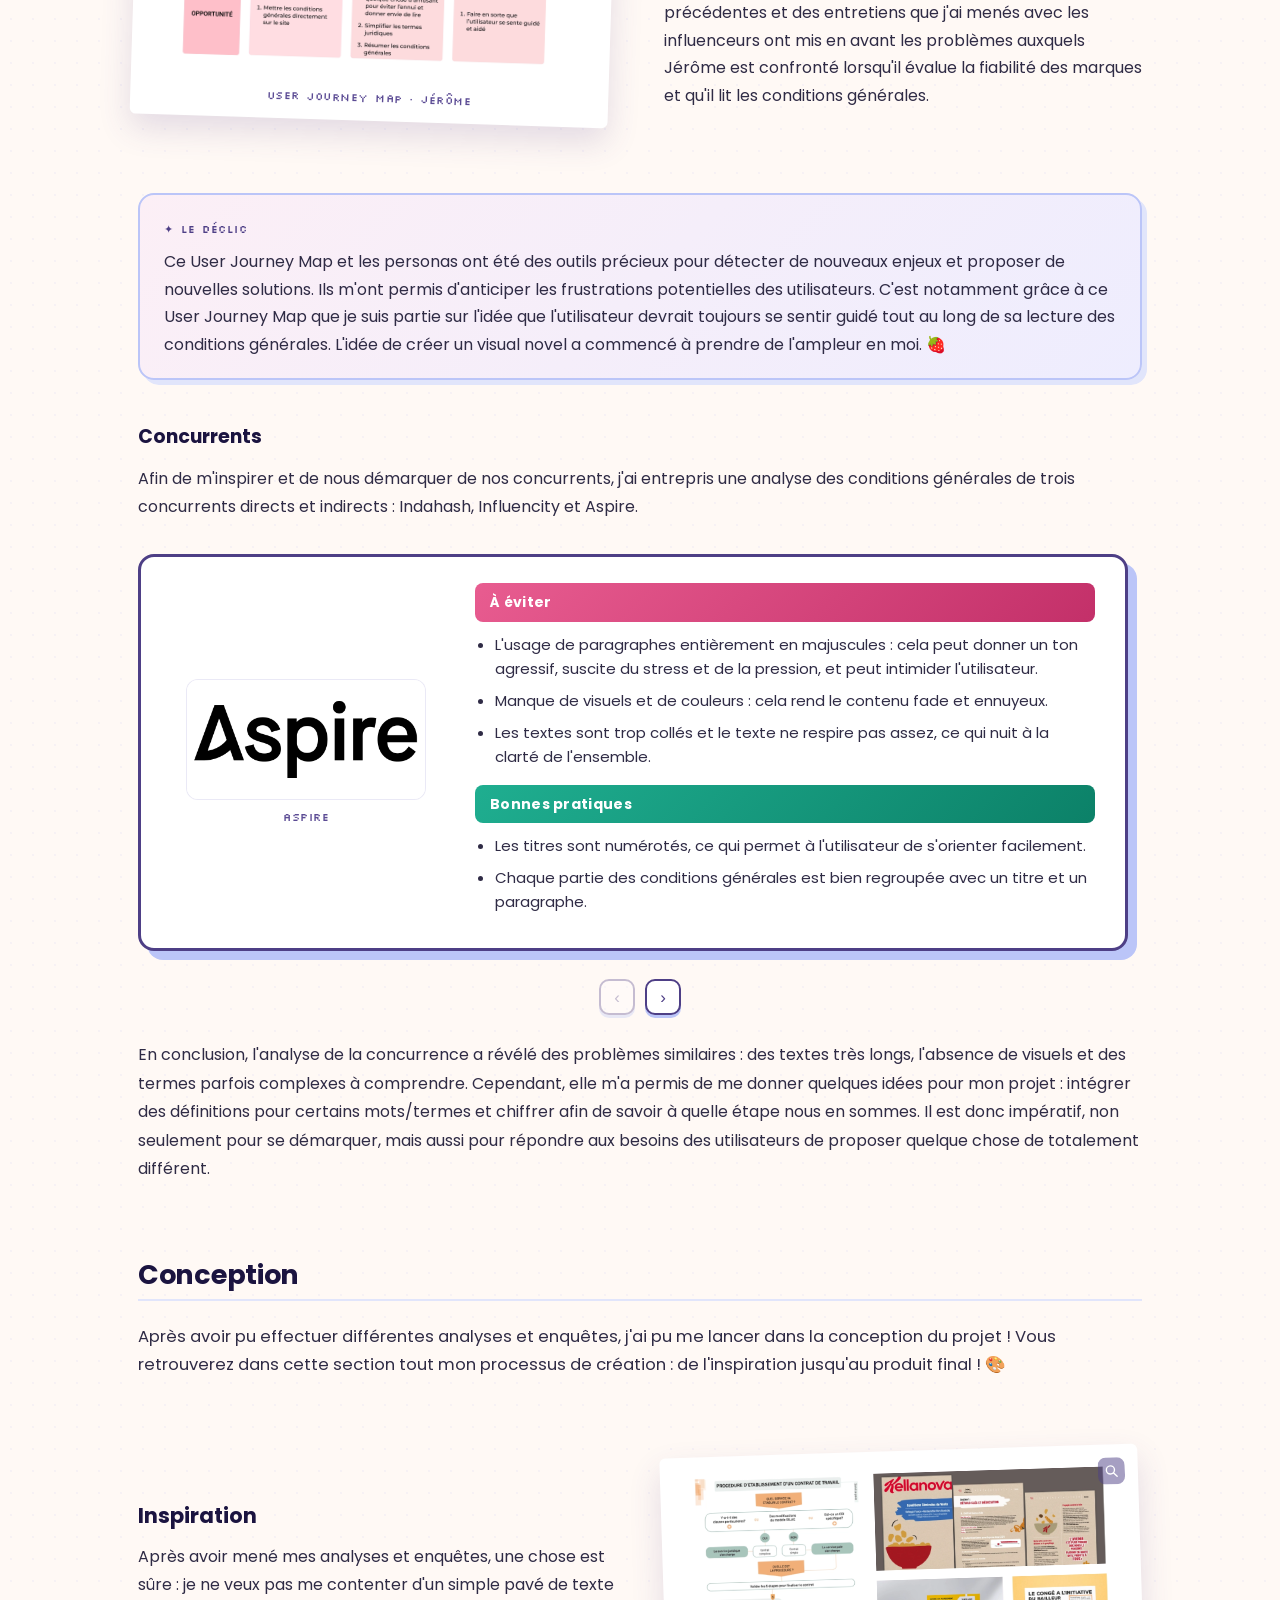
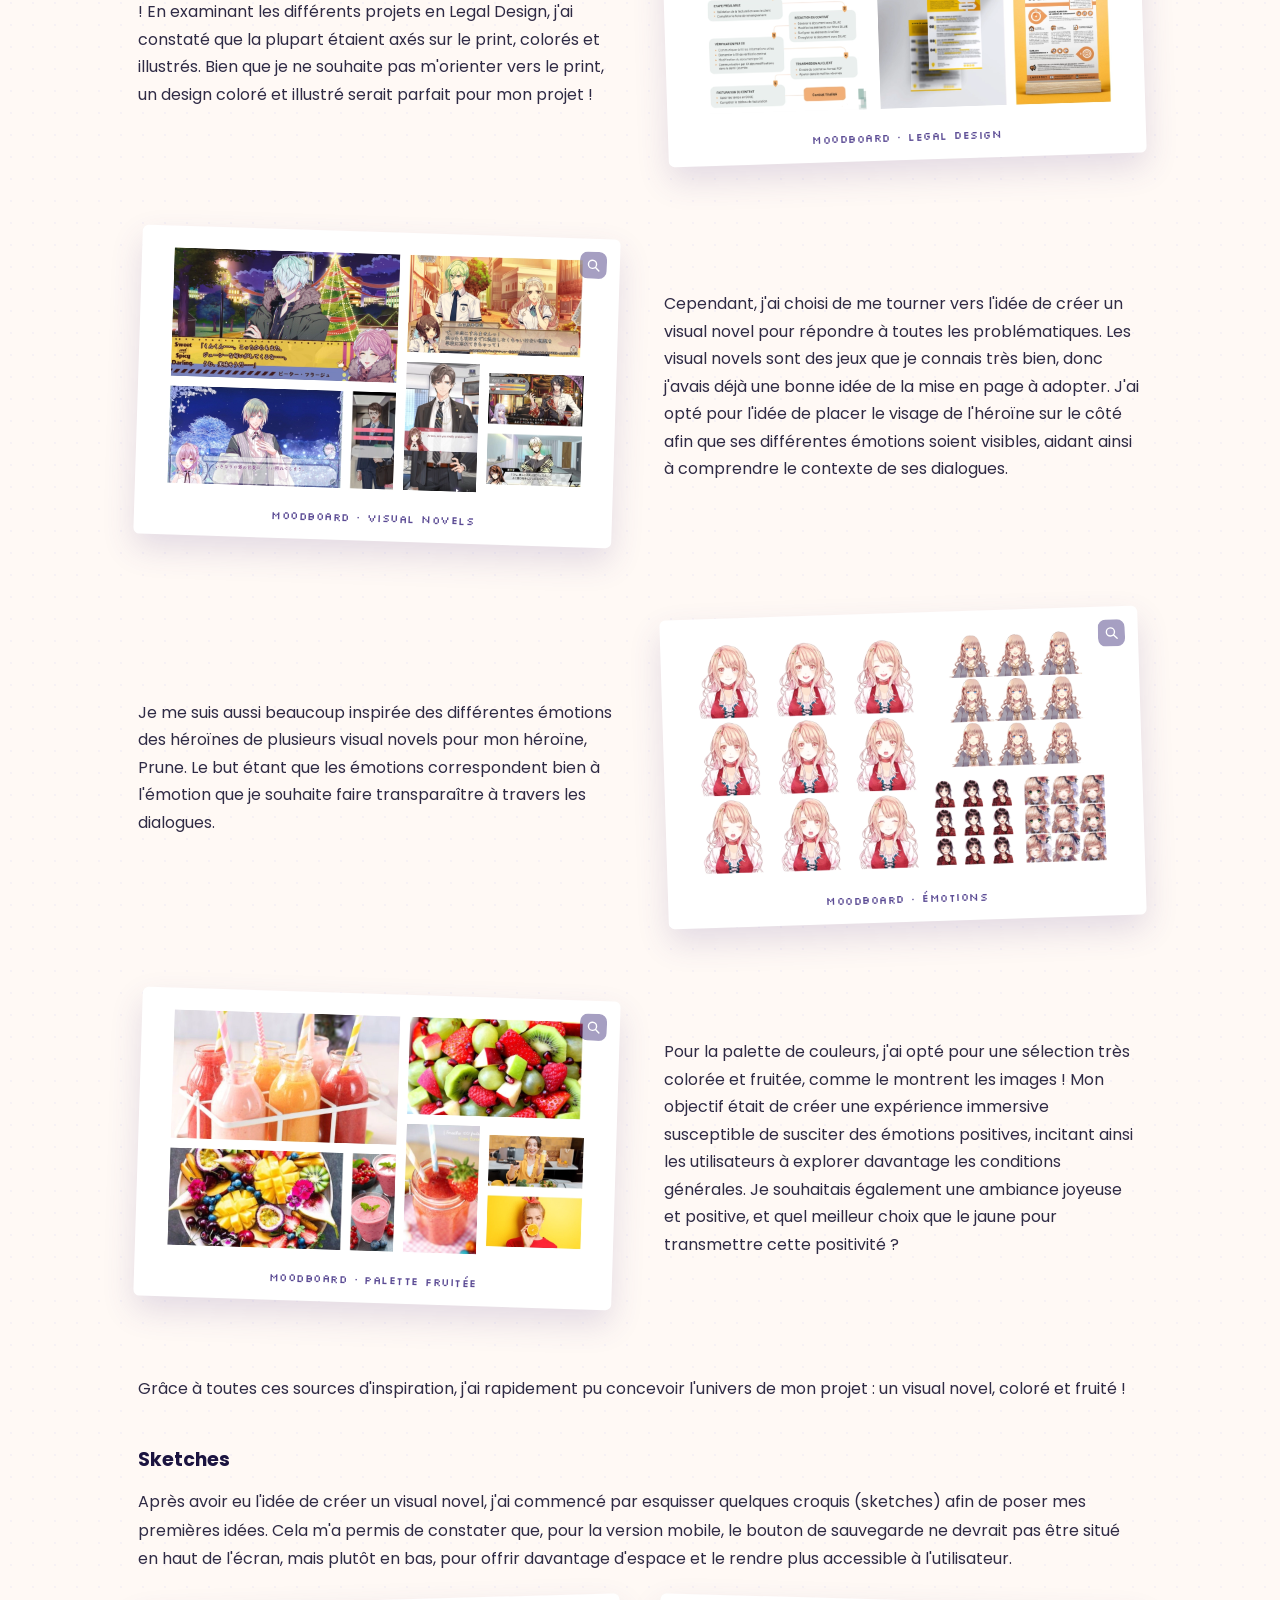
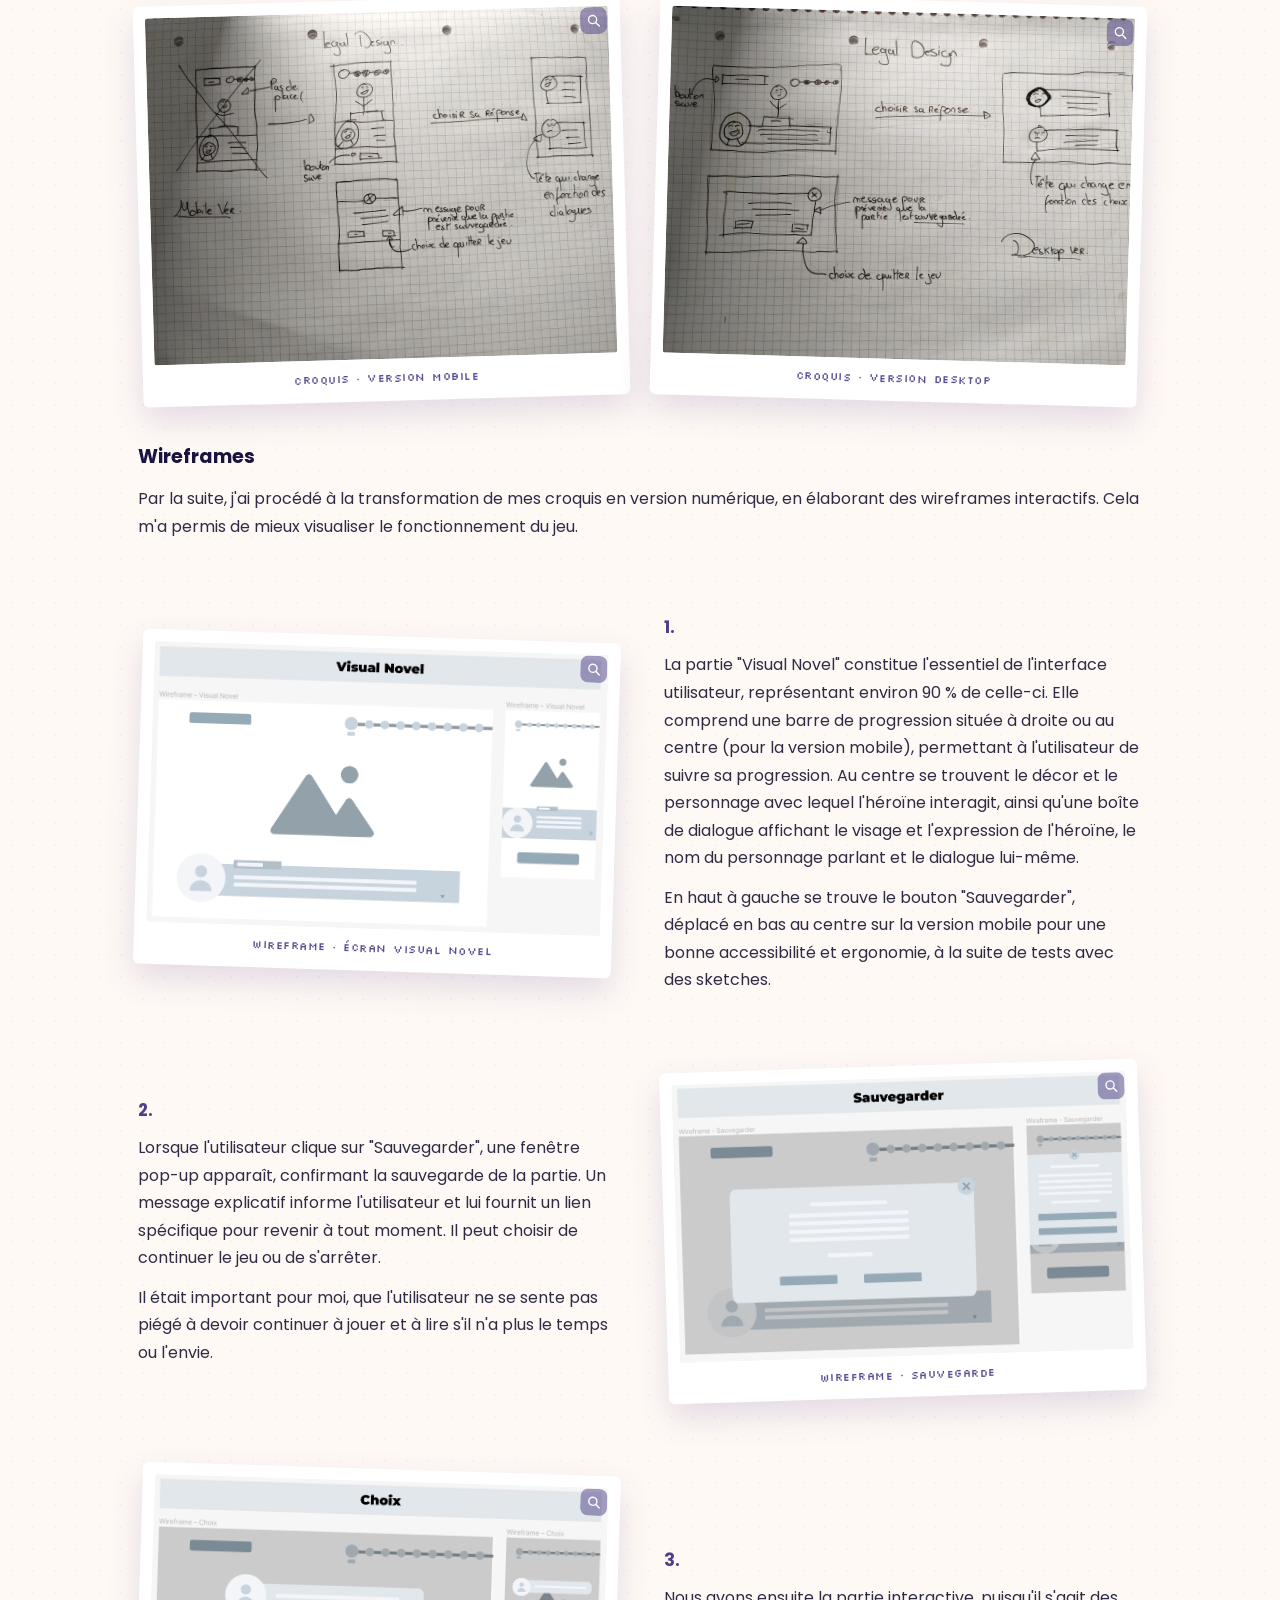
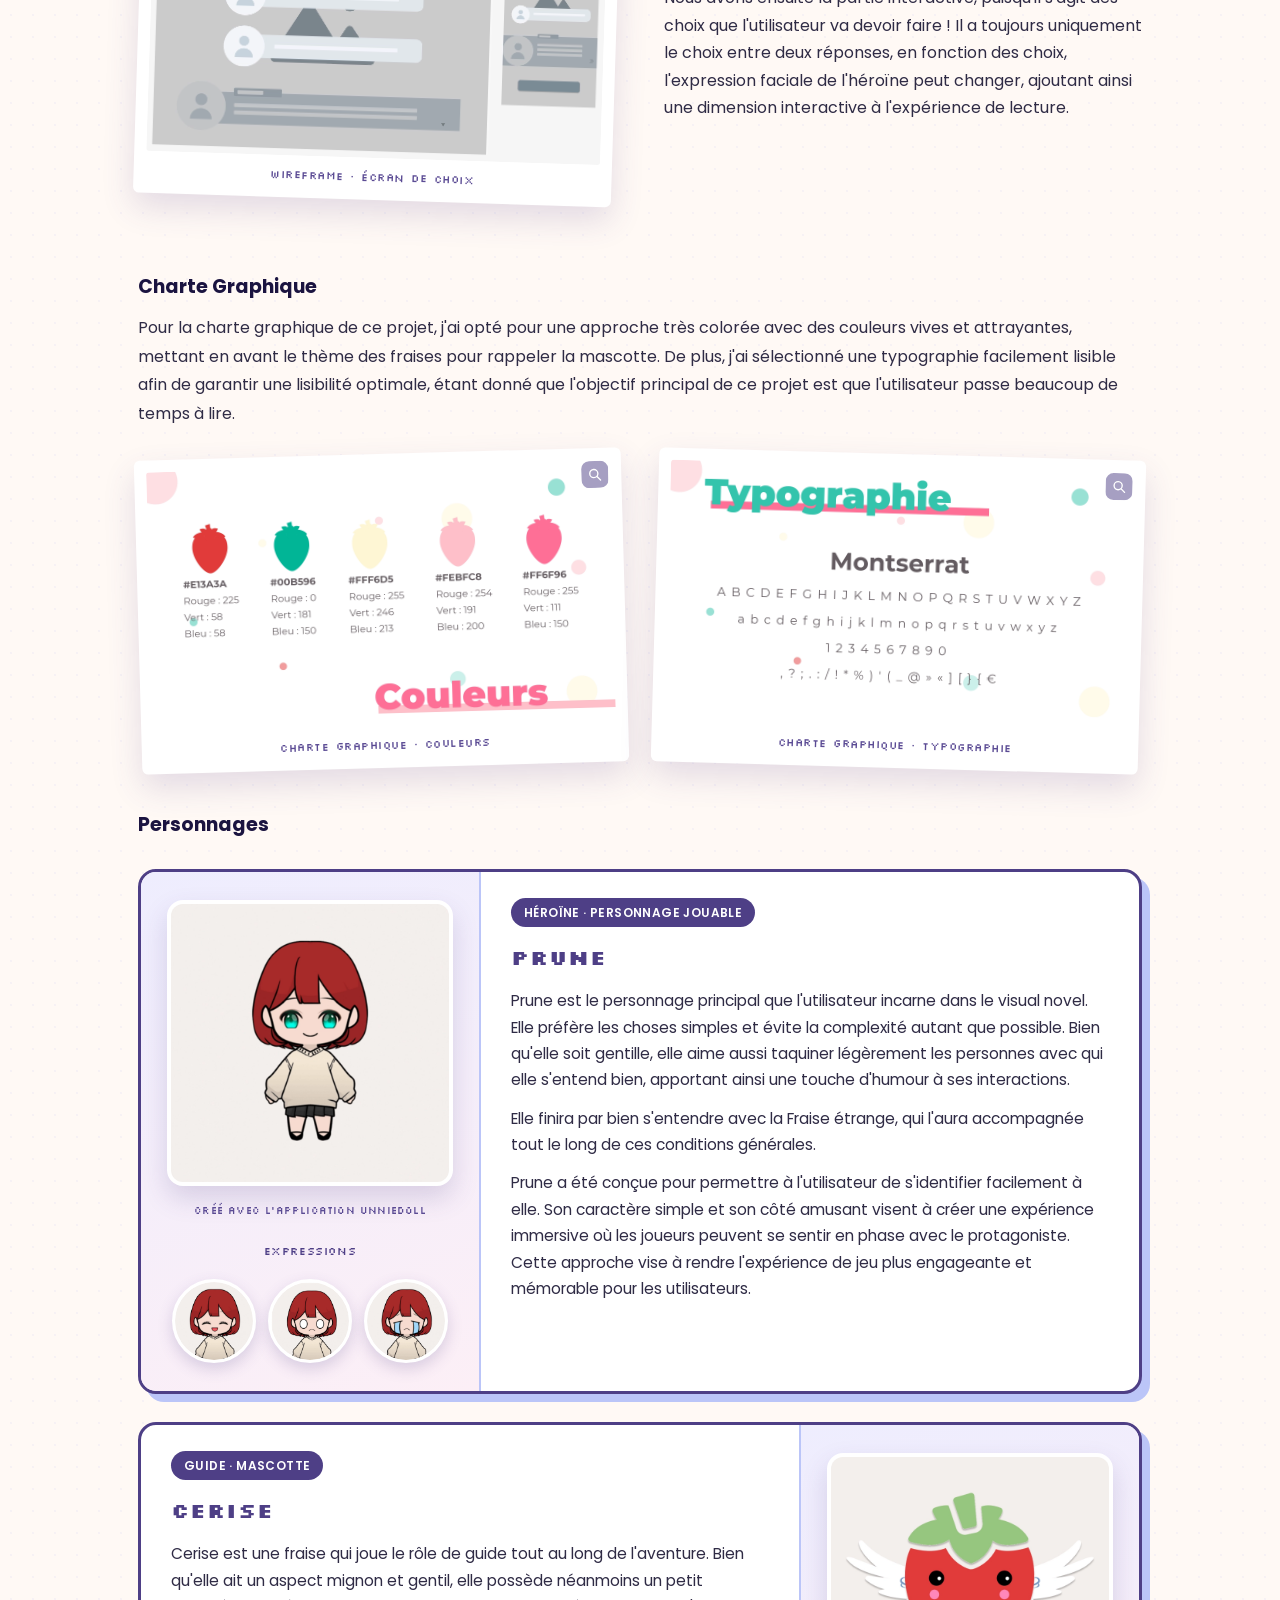
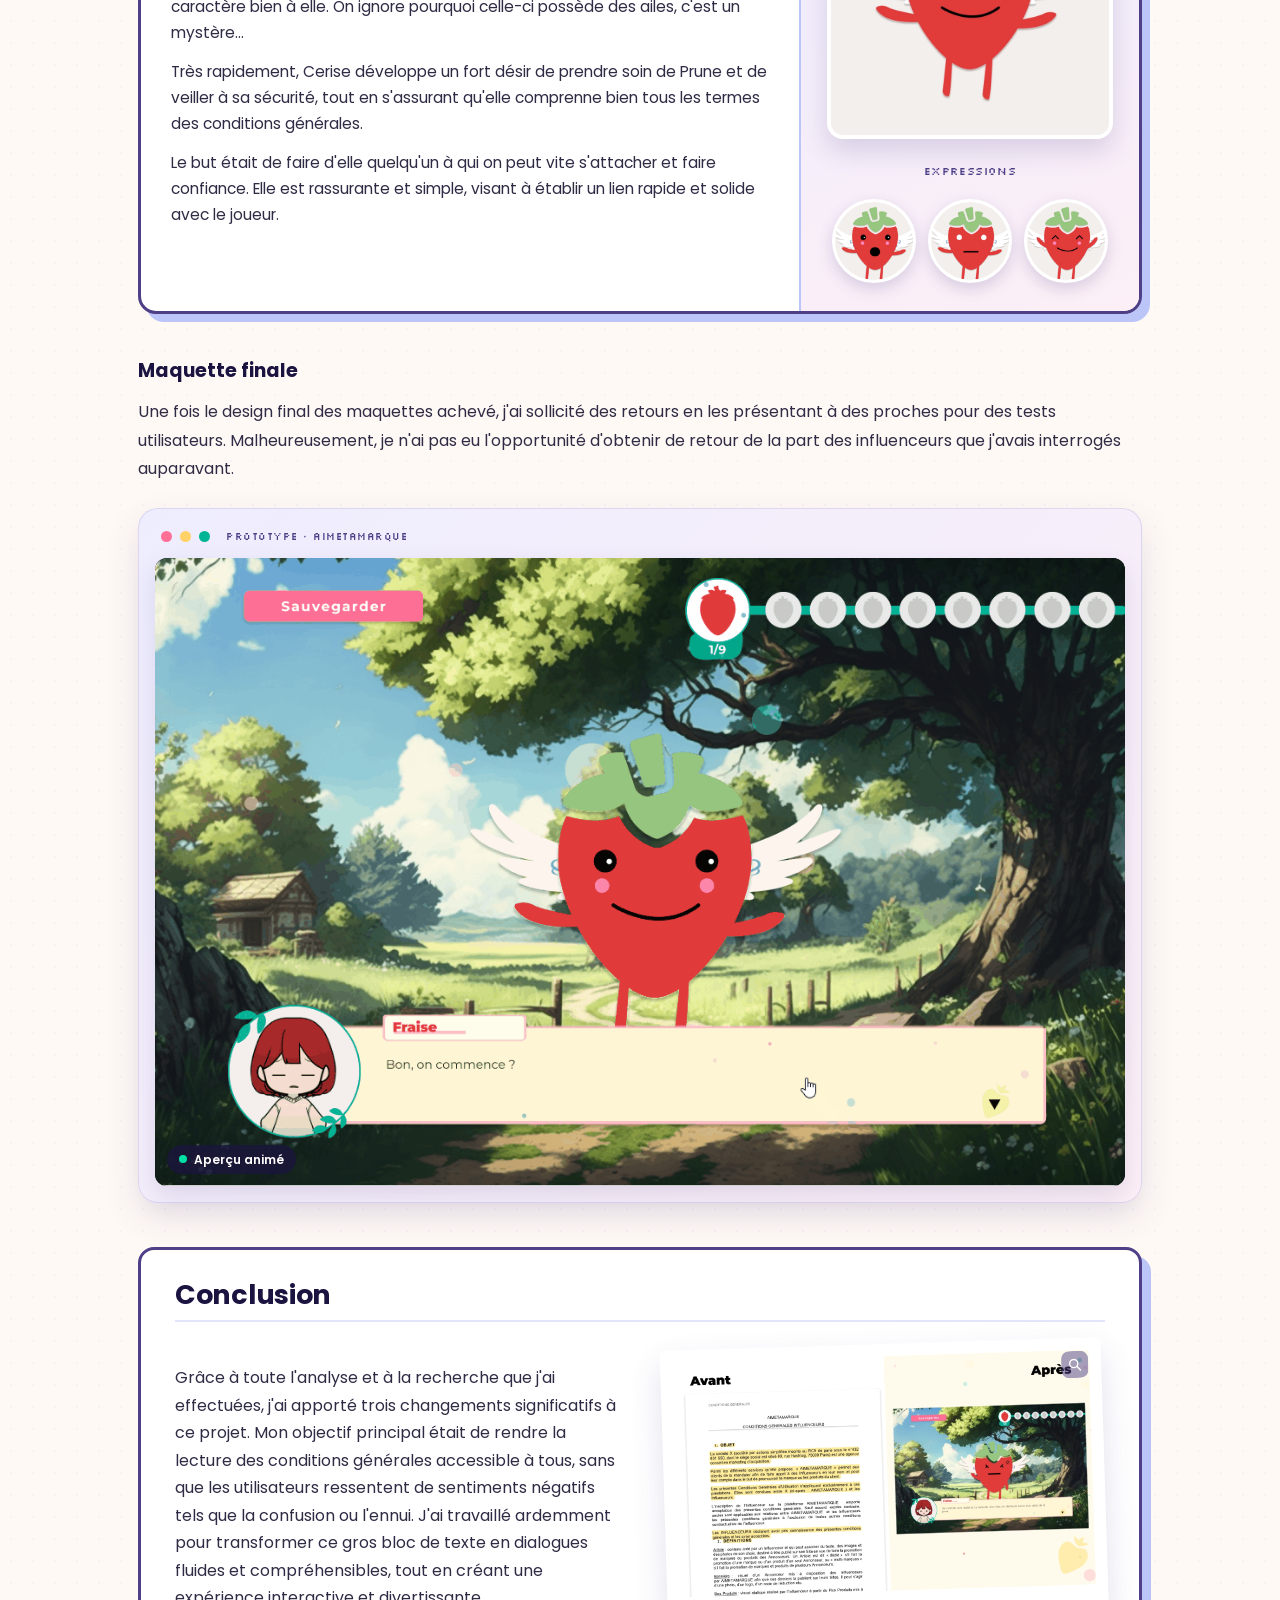
==== commit 7d49ff14: "Aère les études de cas et héberge le CV sur le site Donne plus de respiration aux textes des huit ét" ====
--- a/aimetamarque.html
+++ b/aimetamarque.html
@@ -52,9 +52,9 @@
   .cs-rail-back:hover{color:var(--violet-mid);text-decoration:underline;}
 
   /* Corps de texte */
-  .cs-h3{font-family:'Poppins';font-weight:700;font-size:19px;color:#1B1440;margin:32px 0 10px;}
+  .cs-h3{font-family:'Poppins';font-weight:700;font-size:19px;color:#1B1440;margin:42px 0 12px;}
   .cs-h4{font-family:'Poppins';font-weight:700;font-size:16.5px;color:var(--violet);margin:26px 0 8px;}
-  .cs-p{font-size:16px;line-height:1.72;color:var(--ink);margin:0 0 14px;max-width:none;}
+  .cs-p{font-size:16px;line-height:1.78;color:var(--ink);margin:0 0 18px;max-width:none;}
   .cs-list{margin:6px 0 16px;padding-left:22px;max-width:none;}
   .cs-list li{font-size:16px;line-height:1.7;color:var(--ink);margin-bottom:9px;}
 
@@ -112,6 +112,28 @@
   .cs-issue.i3 .ico{background:#E1F1E9;color:#38855F;}
   .cs-issue.i4 .ico{background:#E0ECFA;color:#345F97;}
   .cs-issue.i5 .ico{background:#E5E9FC;color:#5B67C4;}
+
+  /* Ma propre enquête — encadré blanc + grille numérotée (cohérence PAP'S) */
+  .cs-box{background:#fff;border:3px solid var(--violet);border-radius:16px;box-shadow:9px 9px 0 var(--lav);padding:26px 32px 30px;margin:46px 0 8px;}
+  .cs-box > .cs-h3{margin-top:0;}
+  .cs-numgrid{display:grid;grid-template-columns:1fr 1fr;gap:20px 40px;margin:22px 0 4px;}
+  .cs-numitem{display:flex;gap:16px;align-items:center;}
+  .cs-numitem .n{display:inline-flex;align-items:center;justify-content:center;width:46px;height:46px;border-radius:13px;font-family:'Silkscreen';font-size:14px;flex:none;}
+  .cs-numitem b{font-family:'Poppins';font-weight:600;font-size:16px;color:#1B1440;line-height:1.3;}
+  .cs-numitem:nth-child(1) .n{background:#FCE4EE;color:#C0568A;}
+  .cs-numitem:nth-child(2) .n{background:#ECE7FB;color:#6A54B0;}
+  .cs-numitem:nth-child(3) .n{background:#E1F1E9;color:#38855F;}
+  .cs-numitem:nth-child(4) .n{background:#E0ECFA;color:#345F97;}
+  .cs-numitem:nth-child(5) .n{background:#E5E9FC;color:#5B67C4;}
+  @media(max-width:820px){.cs-box{padding:20px 18px;box-shadow:5px 5px 0 var(--lav);}.cs-numgrid{grid-template-columns:1fr;gap:16px;}}
+
+  /* Étude — chiffres surlignés (feutre pastel) */
+  .cs-mark{font-weight:700;color:#1B1440;padding:0 4px;border-radius:3px;box-decoration-break:clone;-webkit-box-decoration-break:clone;}
+  .cs-mark.r{background:linear-gradient(transparent 54%,#FBD3E4 54%);}
+  .cs-mark.v{background:linear-gradient(transparent 54%,#D9DEFA 54%);}
+  .cs-mark.g{background:linear-gradient(transparent 54%,#CDEBDD 54%);}
+  .cs-srcinline{font-size:13px;font-style:italic;color:var(--violet-mid);}
+  .cs-srcinline a{color:#C43C74;text-decoration:underline;}
 
   /* Étude — panneau statistiques */
   .cs-study{background:linear-gradient(135deg,#EEEDFE 0%,#FCEFF6 55%,#FFF9F5 100%);border:2px solid var(--lav);border-radius:16px;padding:24px 26px 22px;margin:16px 0 12px;box-shadow:6px 6px 0 var(--lav-soft);}
@@ -130,7 +152,7 @@
   .cs-panel{background:#FBEDF4;border:1.5px solid rgba(196,60,116,.12);border-radius:18px;padding:6px 30px 26px;margin:22px 0;box-shadow:0 10px 30px rgba(78,63,134,.06);}
   .cs-panel.arcade{background:#fff;border:3px solid var(--violet);box-shadow:9px 9px 0 var(--lav);}
   .cs-panel.arcade .cs-issue{background:#F6F4FC;}
-  .cs-panel.violet{background:#EFE9FB;border:1.5px solid rgba(83,74,183,.14);}
+  .cs-panel.violet{background:#EFE9FB;border:1.5px solid rgba(83,74,183,.14);margin-top:46px;}
   .cs-panel .cs-h3{margin-top:24px;}
   @media(max-width:820px){.cs-panel{padding:6px 18px 20px;}}
   .cs-declic{background:linear-gradient(135deg,#FCEFF6 0%,#EEEDFE 100%);border:2px solid var(--lav);border-radius:16px;padding:20px 24px;margin:28px 0 6px;box-shadow:5px 5px 0 var(--lav-soft);}
@@ -228,7 +250,7 @@
   .cs-note{position:relative;border-radius:14px;padding:24px 30px 26px 46px;margin:18px 0;color:#3A3357;font-size:16px;line-height:1.72;background:#fff;border:1px solid #ECE4F1;box-shadow:0 10px 26px rgba(78,63,134,.08);}
   .cs-note::after{content:'';position:absolute;left:17px;top:22px;bottom:22px;width:7px;background-image:radial-gradient(circle,#D9D2BF 3px,transparent 3.4px);background-size:7px 24px;background-repeat:repeat-y;}
 
-  .cs-sec{font-family:'Poppins';font-weight:800;font-size:clamp(21px,2.6vw,27px);letter-spacing:-.3px;color:#1B1440;margin:58px 0 8px;scroll-margin-top:90px;}
+  .cs-sec{font-family:'Poppins';font-weight:800;font-size:clamp(21px,2.6vw,27px);letter-spacing:-.3px;color:#1B1440;margin:74px 0 8px;scroll-margin-top:90px;}
   .cs-secline{height:0;border:none;border-top:2px solid var(--lav-soft);margin:0 0 22px;}
   .cs-divider{height:0;border:none;border-top:2px solid var(--lav-soft);margin:40px 0 30px;}
   .cs-concl{background:#fff;border:3px solid var(--violet);border-radius:16px;box-shadow:9px 9px 0 var(--lav);padding:28px 34px 32px;margin:44px 0 30px;}
@@ -419,17 +441,9 @@
         </div>
       </div>
 
-      <div class="cs-panel">
       <h3 class="cs-h3">Étude</h3>
-      <p class="cs-p">Selon une étude menée par Internet Society France, 7 français sur 10 ne lisent pas ou rarement les Conditions Générales. Et 48% des sondés les comprennent "plutôt mal" tandis que 9% les comprennent "Très Mal".</p>
-      <div class="cs-stats">
-        <div class="cs-stat"><span class="ic"><svg viewBox="0 0 24 24" fill="none" stroke="currentColor" stroke-width="2" stroke-linecap="round" stroke-linejoin="round" aria-hidden="true"><path d="M2 12s3.5-7 10-7 10 7 10 7a17 17 0 0 1-3 3.5"/><path d="M9.9 9.9a3 3 0 0 0 4.2 4.2"/><line x1="3" y1="3" x2="21" y2="21"/></svg></span><b>7/10</b><span class="lbl">ne lisent pas ou rarement les Conditions Générales</span></div>
-        <div class="cs-stat"><span class="ic"><svg viewBox="0 0 24 24" fill="none" stroke="currentColor" stroke-width="2" stroke-linecap="round" stroke-linejoin="round" aria-hidden="true"><circle cx="12" cy="12" r="9"/><path d="M8.5 15c1-1 2-1 3.5 0s2.5 1 3.5 0"/><line x1="9" y1="9.5" x2="9.01" y2="9.5"/><line x1="15" y1="9.5" x2="15.01" y2="9.5"/></svg></span><b>48%</b><span class="lbl">les comprennent « plutôt mal »</span></div>
-        <div class="cs-stat"><span class="ic"><svg viewBox="0 0 24 24" fill="none" stroke="currentColor" stroke-width="2" stroke-linecap="round" stroke-linejoin="round" aria-hidden="true"><circle cx="12" cy="12" r="9"/><path d="M8.5 16c1-1.6 5-1.6 7 0"/><line x1="9" y1="10" x2="9.01" y2="10"/><line x1="15" y1="10" x2="15.01" y2="10"/></svg></span><b>9%</b><span class="lbl">les comprennent « Très Mal »</span></div>
-      </div>
-      <p class="cs-src"><strong>Source :</strong> Internet Society France (<a href="https://www.isoc.fr/cgu-opinionway/" target="_blank" rel="noopener">https://www.isoc.fr/cgu-opinionway/</a>)</p>
+      <p class="cs-p">Selon une étude menée par Internet Society France, <span class="cs-mark r">7 français sur 10</span> ne lisent pas ou rarement les Conditions Générales. Et <span class="cs-mark v">48 %</span> des sondés les comprennent « plutôt mal » tandis que <span class="cs-mark g">9 %</span> les comprennent « Très Mal ». <span class="cs-srcinline">Source : <a href="https://www.isoc.fr/cgu-opinionway/" target="_blank" rel="noopener">Internet Society France</a></span></p>
       <p class="cs-p">Ces chiffres montrent l'ampleur du défi auquel font face les utilisateurs, mettant en lumière une problématique <strong>répandue</strong>. Il est évident que le service AIMETAMARQUE n'est pas seul à affronter ce problème, et cela montre l'importance de trouver des solutions pour rendre les conditions générales plus accessibles à tous.</p>
-      </div>
 
       <h3 class="cs-h3">User Research</h3>
       <p class="cs-p">Afin d'obtenir des avis concrets sur les Conditions Générales, j'ai pris l'initiative de contacter directement des influenceurs. À travers des messages privés et une demande de remplissage d'un formulaire Google, j'ai sollicité leurs retours sur ce sujet. J'ai interrogé un échantillon représentatif d'une dizaine d'influenceurs, comprenant des personnes de différents genres et âgées de 19 à 25 ans.</p>
@@ -455,15 +469,15 @@
         <button class="cs-fig" type="button" aria-label="Agrandir l'image"><img src="assets/AIMETAMARQUE 10.webp" alt="Résultats du formulaire : fréquence de lecture des conditions générales."><span class="cs-cap">Enquête · Fréquence de lecture</span></button>
       </div>
 
-      <div class="cs-panel violet">
+      <div class="cs-box">
       <h3 class="cs-h3">Ma propre enquête</h3>
       <p class="cs-p">À la suite de mes propres recherches et analyses, voici les éléments que j'ai identifiés comme nécessitant une attention particulière :</p>
-      <div class="cs-issues">
-        <div class="cs-issue i1"><span class="ico"><svg viewBox="0 0 24 24" fill="none" stroke="currentColor" stroke-width="2" stroke-linecap="round" stroke-linejoin="round" aria-hidden="true"><rect x="5" y="2.5" width="14" height="19" rx="2"/><line x1="8" y1="7" x2="16" y2="7"/><line x1="8" y1="11" x2="16" y2="11"/><line x1="8" y1="15" x2="16" y2="15"/><line x1="8" y1="19" x2="13" y2="19"/></svg></span><b>Longueur Excessive</b></div>
-        <div class="cs-issue i2"><span class="ico"><svg viewBox="0 0 24 24" fill="none" stroke="currentColor" stroke-width="2" stroke-linecap="round" stroke-linejoin="round" aria-hidden="true"><path d="M4 5h16v11H9l-4 3.5V16H4z"/><path d="M8 10c1-1.4 2-1.4 3 0s2 1.4 3 0"/></svg></span><b>Complexité Linguistique</b></div>
-        <div class="cs-issue i3"><span class="ico"><svg viewBox="0 0 24 24" fill="none" stroke="currentColor" stroke-width="2" stroke-linecap="round" stroke-linejoin="round" aria-hidden="true"><rect x="3" y="4" width="18" height="15" rx="2"/><circle cx="8.5" cy="10" r="1.6"/><path d="M21 16l-5-5-3.5 3.5"/><line x1="3.5" y1="20.5" x2="20.5" y2="3.5"/></svg></span><b>Absence de Visualisation</b></div>
-        <div class="cs-issue i4"><span class="ico"><svg viewBox="0 0 24 24" fill="none" stroke="currentColor" stroke-width="2" stroke-linecap="round" stroke-linejoin="round" aria-hidden="true"><path d="M13 2.5H7a2 2 0 0 0-2 2v15a2 2 0 0 0 2 2h10a2 2 0 0 0 2-2V8.5z"/><path d="M13 2.5v6h6"/><path d="M9 15.5h6M9 18h4" opacity=".55"/></svg></span><b>Format PDF</b></div>
-        <div class="cs-issue i5"><span class="ico"><svg viewBox="0 0 24 24" fill="none" stroke="currentColor" stroke-width="2" stroke-linecap="round" stroke-linejoin="round" aria-hidden="true"><path d="M6 3.5l12.5 6.5-5.4 1.6L11 17.5z"/><line x1="19" y1="4" x2="21" y2="2.5" opacity=".55"/><line x1="20.5" y1="8" x2="22.5" y2="7.5" opacity=".55"/><line x1="17" y1="2" x2="17.5" y2="0.2" opacity=".55"/></svg></span><b>Manque d'Interactivité</b></div>
+      <div class="cs-numgrid">
+        <div class="cs-numitem"><span class="n">01</span><b>Longueur Excessive</b></div>
+        <div class="cs-numitem"><span class="n">02</span><b>Complexité Linguistique</b></div>
+        <div class="cs-numitem"><span class="n">03</span><b>Absence de Visualisation</b></div>
+        <div class="cs-numitem"><span class="n">04</span><b>Format PDF</b></div>
+        <div class="cs-numitem"><span class="n">05</span><b>Manque d'Interactivité</b></div>
       </div>
       </div>
 
--- a/css/styles.css
+++ b/css/styles.css
@@ -92,9 +92,8 @@
   .skill-screen{background:#fff;border:2.5px solid var(--violet);border-radius:12px;box-shadow:6px 6px 0 var(--lav);padding:24px 26px;margin-top:16px;min-height:118px;}
   .skill-panel{display:flex;flex-wrap:wrap;gap:9px;}
   .skill-panel[hidden]{display:none;}
-  .gp-tag{display:inline-flex;align-items:center;gap:8px;font-size:16px;padding:10px 18px;border-radius:22px;background:#fff;border:2px solid var(--lav);color:var(--violet);font-weight:400;box-shadow:0 3px 0 rgba(187,197,248,.7);transition:transform .1s ease,box-shadow .1s ease;}
+  .gp-tag{display:inline-flex;align-items:center;gap:8px;font-size:16px;padding:10px 18px;border-radius:22px;background:#fff;border:2px solid var(--lav);color:var(--violet);font-weight:400;box-shadow:0 3px 0 rgba(187,197,248,.7);}
   .gp-tag::before{content:'✦';color:var(--lav-deep);font-size:14px;line-height:1;}
-  .gp-tag:hover{transform:translateY(-2px);box-shadow:0 5px 0 rgba(187,197,248,.7);}
 
   /* PROJETS */
   #epopees{max-width:none;background:var(--lav-soft);position:relative;}
